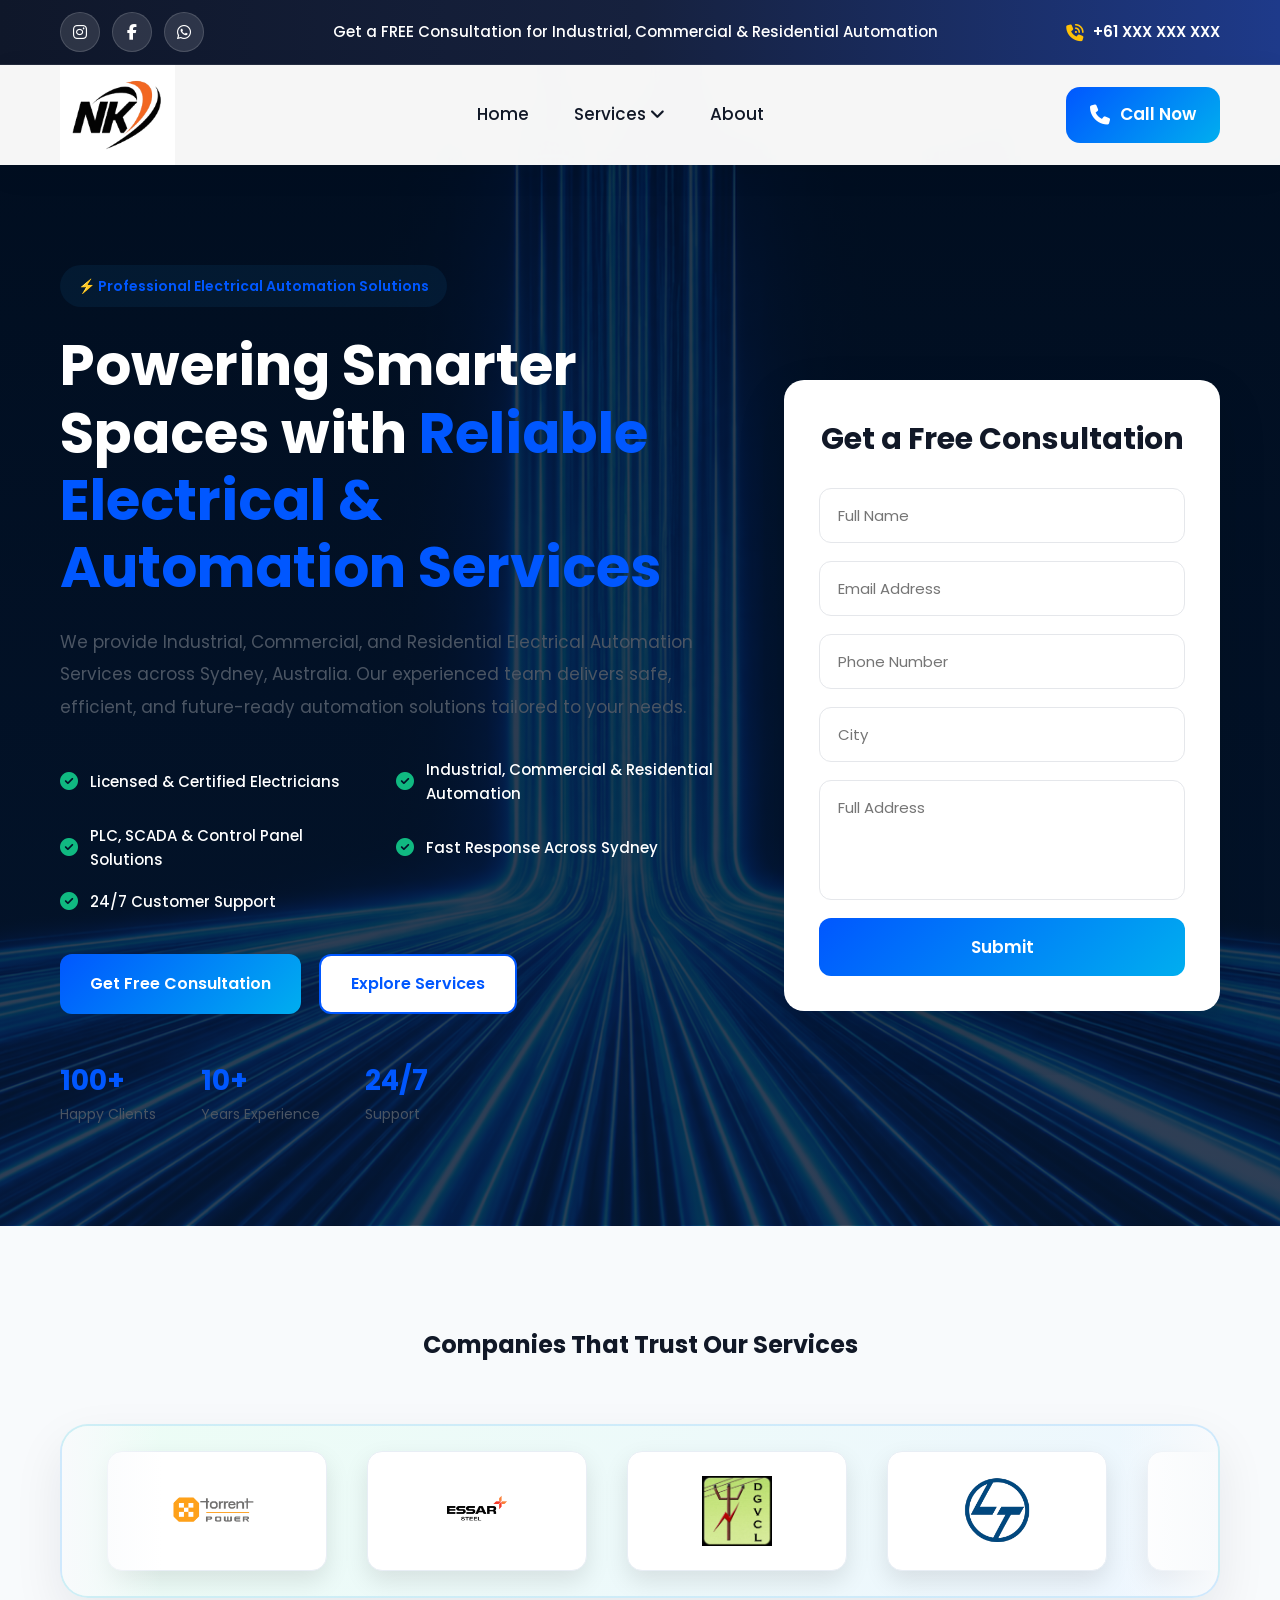
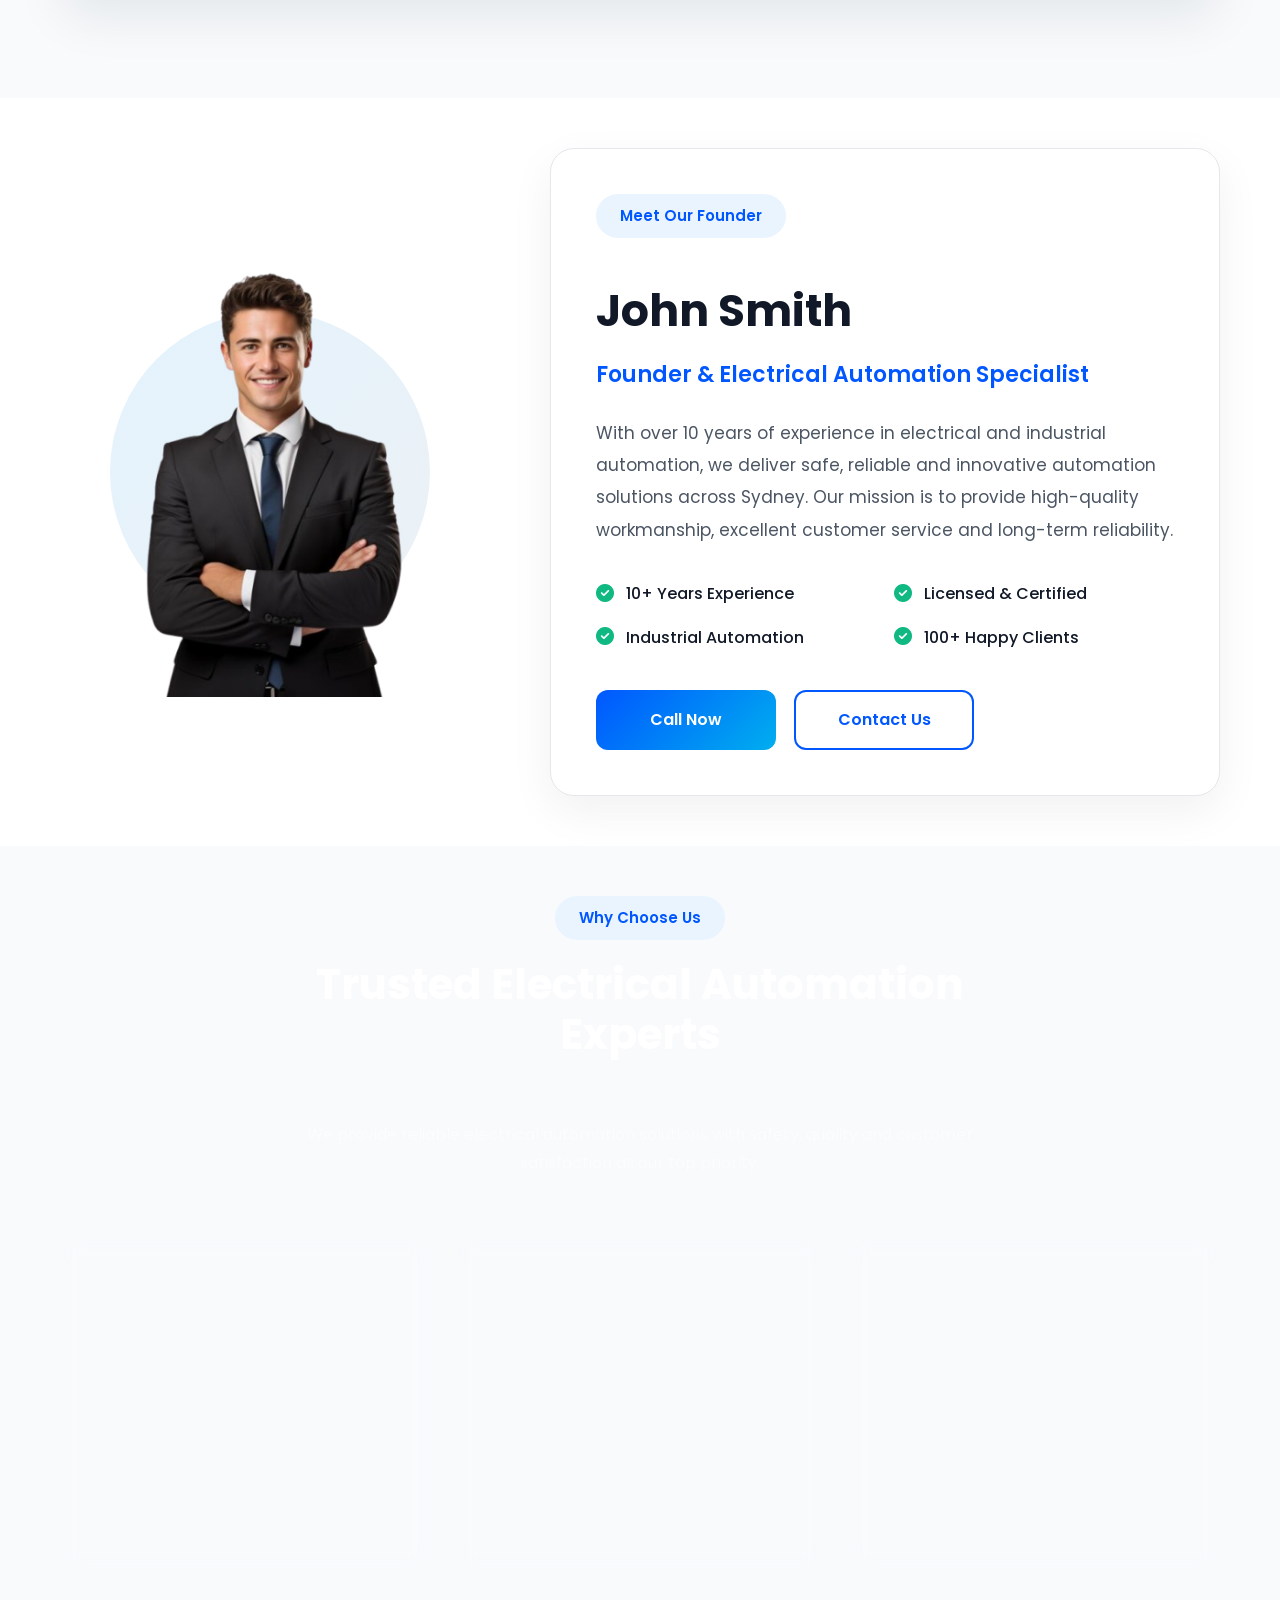
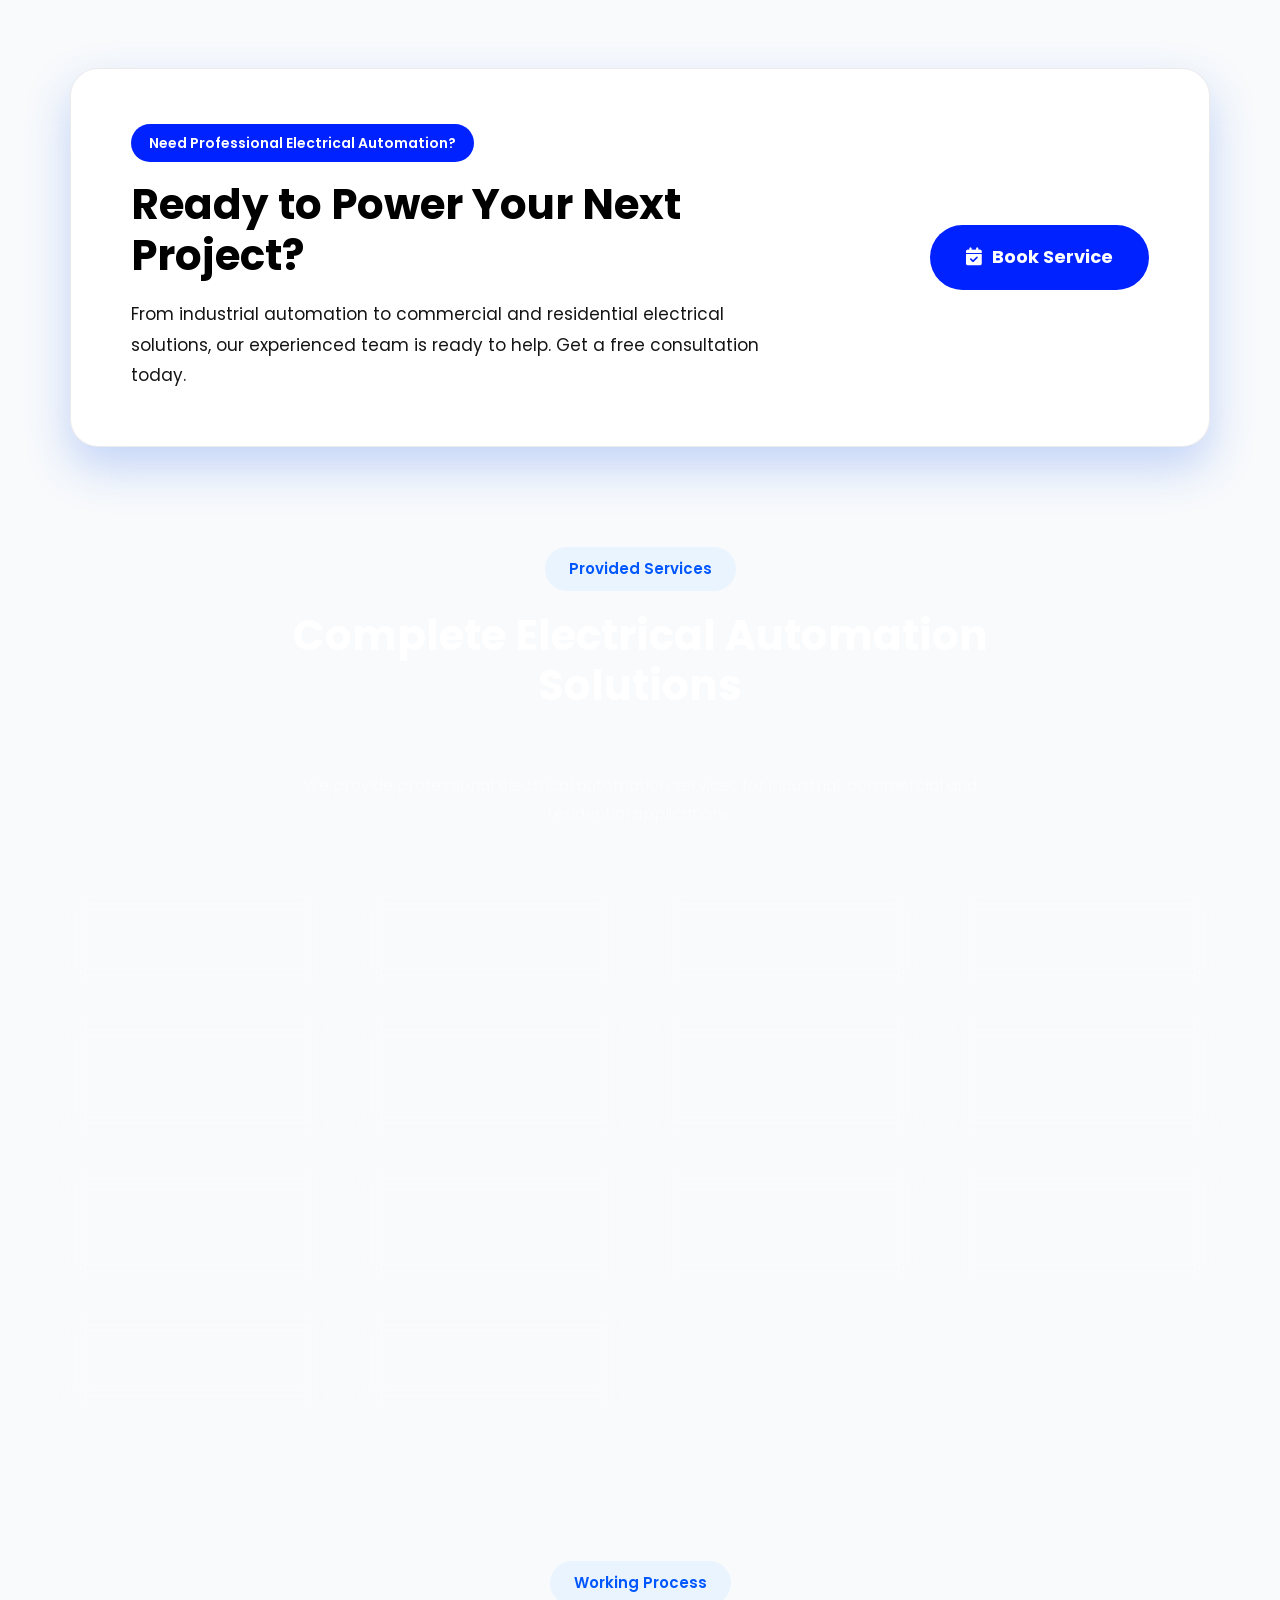
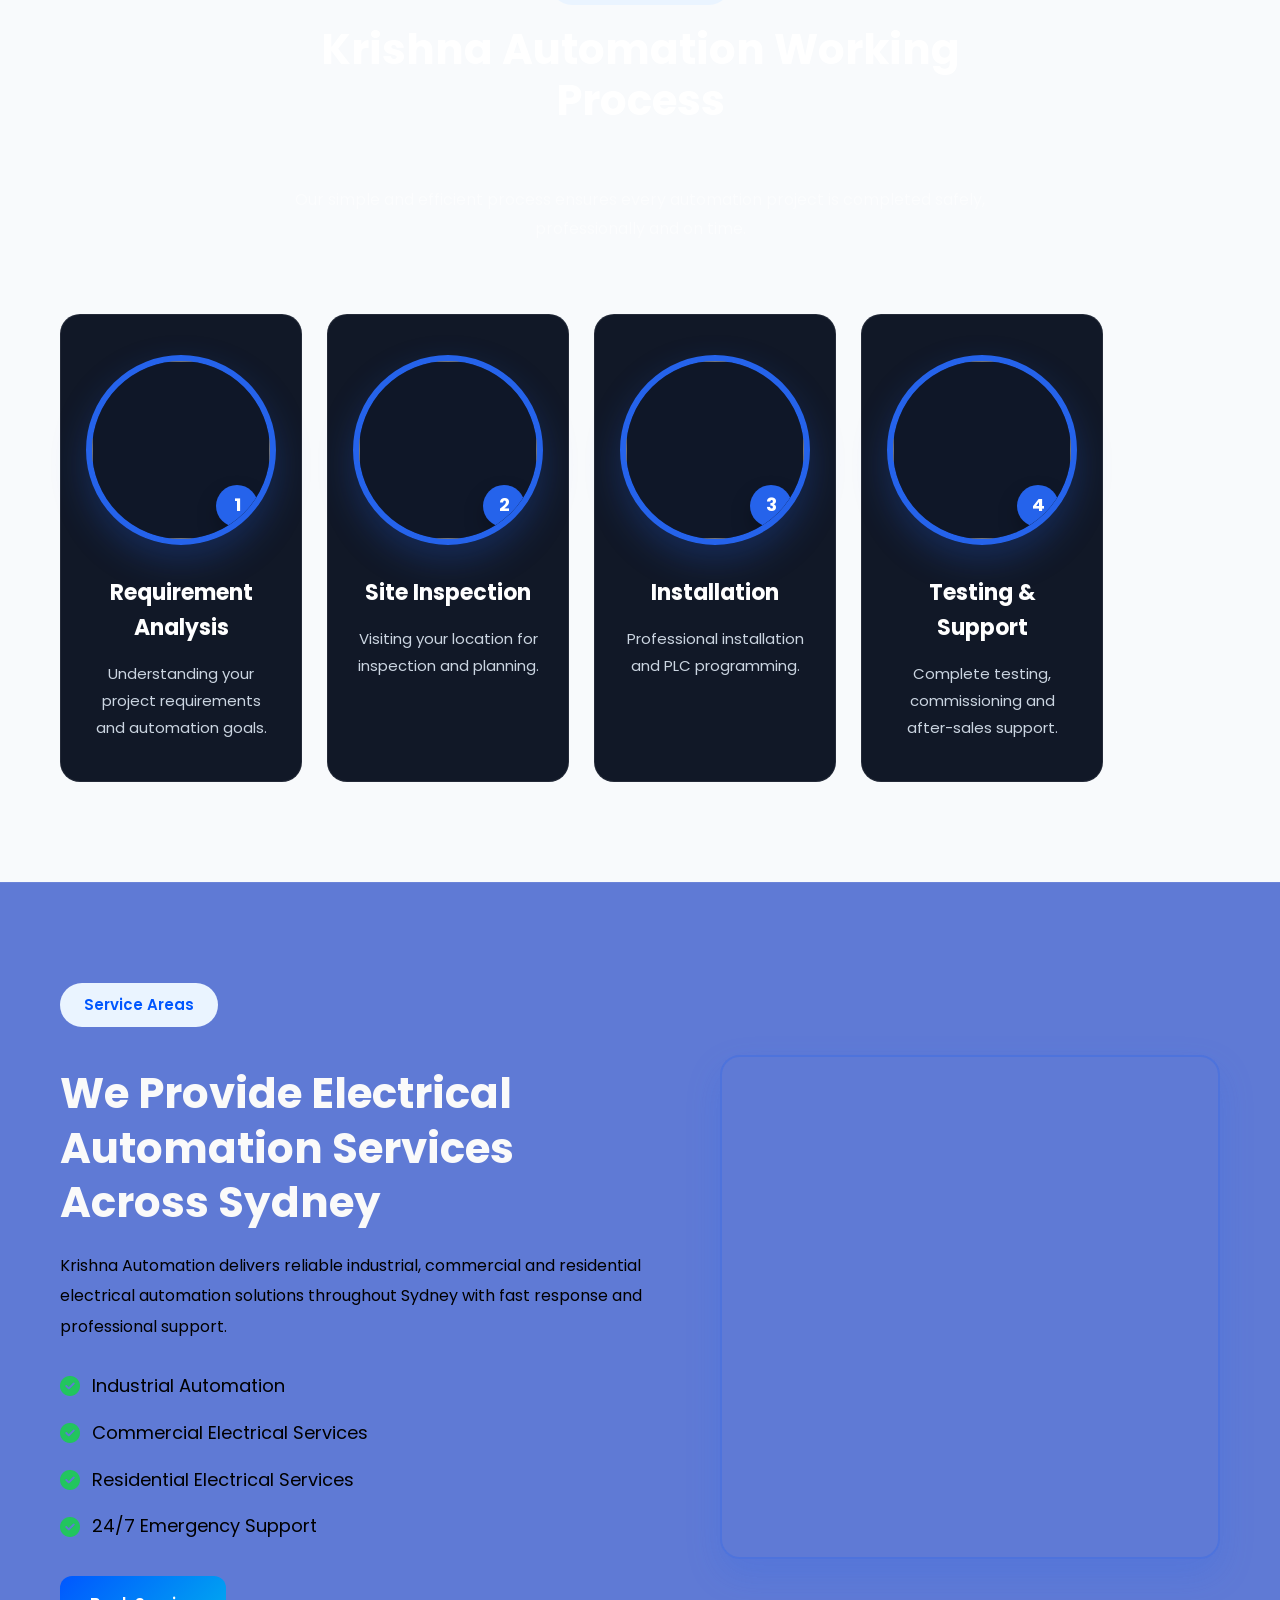
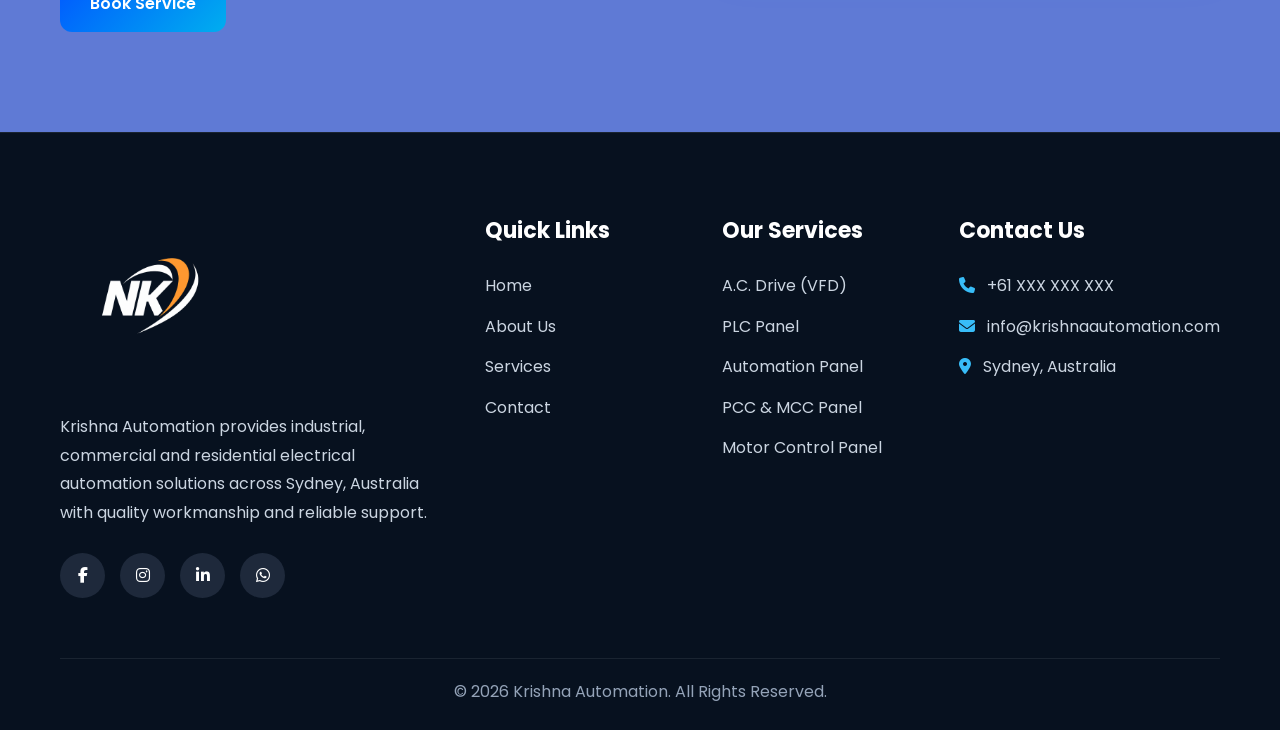
==== index.html @ dd101a48 "Site Setup" ====
<!DOCTYPE html>
<html lang="en">

<head>

    <meta charset="UTF-8">

    <meta http-equiv="X-UA-Compatible" content="IE=edge">

    <meta name="viewport" content="width=device-width, initial-scale=1.0">

    <meta name="description" content="Professional Electric Automation Services">

    <title>Electric Automation Service</title>

    <!-- Google Font -->

    <link rel="preconnect" href="https://fonts.googleapis.com">

    <link rel="preconnect" href="https://fonts.gstatic.com" crossorigin>

    <link href="https://fonts.googleapis.com/css2?family=Poppins:wght@300;400;500;600;700;800&display=swap"
        rel="stylesheet">

    <link rel="stylesheet" href="https://cdn.jsdelivr.net/npm/swiper@11/swiper-bundle.min.css">

    <!-- Font Awesome -->

    <link rel="stylesheet" href="https://cdnjs.cloudflare.com/ajax/libs/font-awesome/6.7.2/css/all.min.css">

    <!-- CSS -->

    <link rel="stylesheet" href="assets/css/style.css">
    <link rel="stylesheet" href="assets/css/responsive.css">
</head>

<body>
    <div class="site-bg"></div>

    <!-- ===================================================
     CTA BAR START
=================================================== -->

    <section class="cta-bar">

        <div class="container cta-bar__container">

            <!-- Social Links -->

            <div class="cta-bar__social">

                <a href="#" class="cta-bar__icon" aria-label="Instagram">
                    <i class="fa-brands fa-instagram"></i>
                </a>

                <a href="#" class="cta-bar__icon" aria-label="Facebook">
                    <i class="fa-brands fa-facebook-f"></i>
                </a>

                <a href="#" class="cta-bar__icon" aria-label="WhatsApp">
                    <i class="fa-brands fa-whatsapp"></i>
                </a>

            </div>

            <!-- CTA Message -->

            <div class="cta-bar__message">

                

                <span>
                    Get a FREE Consultation for Industrial, Commercial & Residential Automation
                </span>

            </div>

            <!-- Contact -->

            <a href="tel:+61000000000" class="cta-bar__phone">

                <i class="fa-solid fa-phone-volume"></i>

                <span>+61 XXX XXX XXX</span>

            </a>

        </div>

    </section>

    <!-- ===================================================
     CTA BAR END
=================================================== -->

    <!-- ==========================================
                HEADER START
=========================================== -->

    <header class="header">

        <div class="container">

            <nav class="navbar">

                <!-- Logo -->

                <a href="index.html" class="navbar__logo">

                    <img src="assets/images/logo/logo.png" alt="Company Logo">

                </a>

                <!-- Navigation -->

                <ul class="navbar__menu">

                    <li>
                        <a href="index.html" class="active">
                            Home
                        </a>
                    </li>

                    <li class="navbar__dropdown">

                        <a href="#">
                            Services
                            <i class="fa-solid fa-angle-down"></i>
                        </a>

                        <ul class="dropdown-menu">

                            <li>
                                <a href="industrial-service.html">
                                    Industrial Service
                                </a>
                            </li>

                            <li>
                                <a href="commercial-service.html">
                                    Commercial Service
                                </a>
                            </li>

                            <li>
                                <a href="residential-service.html">
                                    Residential Service
                                </a>
                            </li>

                        </ul>

                    </li>

                    <li>
                        <a href="about.html">
                            About
                        </a>
                    </li>

                </ul>

                <!-- Call Button -->

                <a href="tel:+61000000000" class="navbar__call">

                    <i class="fa-solid fa-phone"></i>

                    <span>Call Now</span>

                </a>

                <!-- Mobile Menu Button -->

                <button class="menu-toggle">

                    <i class="fa-solid fa-bars"></i>

                </button>

            </nav>

        </div>

    </header>

    <!-- ==========================================
                HEADER END
=========================================== -->

    <!-- ==========================================
                HERO SECTION START
=========================================== -->

    <section class="hero">

        <div class="container">

            <div class="hero__wrapper">

                <!-- Left Content -->

                <div class="hero__content">

                    <span class="hero__tag">
                        ⚡ Professional Electrical Automation Solutions
                    </span>

                    <h1 class="hero__title">
                        Powering Smarter Spaces with
                        <span>Reliable Electrical & Automation Services</span>
                    </h1>

                    <p class="hero__description">
                        We provide Industrial, Commercial, and Residential
                        Electrical Automation Services across Sydney, Australia.
                        Our experienced team delivers safe, efficient, and
                        future-ready automation solutions tailored to your needs.
                    </p>

                    <!-- Features -->

                    <div class="hero__features">

                        <div class="hero__feature">
                            <i class="fa-solid fa-circle-check"></i>
                            Licensed & Certified Electricians
                        </div>

                        <div class="hero__feature">
                            <i class="fa-solid fa-circle-check"></i>
                            Industrial, Commercial & Residential Automation
                        </div>

                        <div class="hero__feature">
                            <i class="fa-solid fa-circle-check"></i>
                            PLC, SCADA & Control Panel Solutions
                        </div>

                        <div class="hero__feature">
                            <i class="fa-solid fa-circle-check"></i>
                            Fast Response Across Sydney
                        </div>

                        <div class="hero__feature">
                            <i class="fa-solid fa-circle-check"></i>
                            24/7 Customer Support
                        </div>

                    </div>

                    <!-- Buttons -->

                    <div class="hero__buttons">

                        <a href="#consultation" class="btn btn--primary">
                            Get Free Consultation
                        </a>

                        <a href="#services" class="btn btn--secondary">
                            Explore Services
                        </a>

                    </div>

                    <!-- Trust -->

                    <div class="hero__trust">

                        <div>
                            <strong>100+</strong>
                            <span>Happy Clients</span>
                        </div>

                        <div>
                            <strong>10+</strong>
                            <span>Years Experience</span>
                        </div>

                        <div>
                            <strong>24/7</strong>
                            <span>Support</span>
                        </div>

                    </div>

                </div>


                <!-- Right Form -->

                <div class="hero__form" id="consultation">

                    <h2>Get a Free Consultation</h2>

                    <form>

                        <input type="text" placeholder="Full Name">

                        <input type="email" placeholder="Email Address">

                        <input type="tel" placeholder="Phone Number">

                        <input type="text" placeholder="City">

                        <textarea placeholder="Full Address"></textarea>

                        <button type="submit">
                            Submit
                        </button>

                    </form>

                </div>

            </div>

        </div>

    </section>

    <!-- ==========================================
                HERO SECTION END
=========================================== -->

<!-- ==========================================
            CLIENT SECTION START
========================================== -->

<!-- <section class="clients">

    <div class="container">

        <div class="section-title">

            <span>Trusted Partners</span>

            <h2>Companies That Trust Our Services</h2>

            <p>
                We proudly deliver professional electrical automation
                solutions for industrial, commercial and residential
                businesses across Sydney, Australia.
            </p>

        </div>

        <div class="clients-slider swiper">

            <div class="swiper-wrapper">

                
                <div class="swiper-slide">
                    <div class="client-card">
                        <img src="assets/images/clients/client-1.png">
                    </div>
                </div>

                
                <div class="swiper-slide">
                    <div class="client-card">
                        <img src="assets/images/clients/client-2.png">
                    </div>
                </div>

                
                <div class="swiper-slide">
                    <div class="client-card">
                        <img src="assets/images/clients/client-3.png">
                    </div>
                </div>

                
                <div class="swiper-slide">
                    <div class="client-card">
                        <img src="assets/images/clients/client-4.png">
                    </div>
                </div>

             
                <div class="swiper-slide">
                    <div class="client-card">
                        <img src="assets/images/clients/client-5.png">
                    </div>
                </div>

               
                <div class="swiper-slide">
                    <div class="client-card">
                        <img src="assets/images/clients/client-6.png">
                    </div>
                </div>

            </div>

        </div>

    </div>

</section>  -->

<section class="clients">

    <div class="container">

        <div class="section-heading">
            <h2>Companies That Trust Our Services</h2>
        </div>

        <div class="clients-slider">

            <div class="clients-track">

                <!-- Repeat logos twice for smooth loop -->

                <div class="client-card">
                    <img src="assets/images/clients/client-1.png">
                </div>

                <div class="client-card">
                    <img src="assets/images/clients/client-2.png">
                </div>

                <div class="client-card">
                    <img src="assets/images/clients/client-3.png">
                </div>

                <div class="client-card">
                    <img src="assets/images/clients/client-4.png">
                </div>

                <div class="client-card">
                    <img src="assets/images/clients/client-5.png">
                </div>

                <div class="client-card">
                    <img src="assets/images/clients/client-6.png">
                </div>

                <div class="client-card">
                    <img src="assets/images/clients/client-7.png">
                </div>

                <div class="client-card">
                    <img src="assets/images/clients/client-8.png">
                </div>

                <!-- DUPLICATE SAME LOGOS -->

                <div class="client-card">
                    <img src="assets/images/clients/client-1.png">
                </div>

                <div class="client-card">
                    <img src="assets/images/clients/client-2.png">
                </div>

                <div class="client-card">
                    <img src="assets/images/clients/client-3.png">
                </div>

                <div class="client-card">
                    <img src="assets/images/clients/client-4.png">
                </div>

                <div class="client-card">
                    <img src="assets/images/clients/client-5.png">
                </div>

                <div class="client-card">
                    <img src="assets/images/clients/client-6.png">
                </div>

                <div class="client-card">
                    <img src="assets/images/clients/client-7.png">
                </div>

                <div class="client-card">
                    <img src="assets/images/clients/client-8.png">
                </div>

            </div>

        </div>

    </div>

</section>

<!-- ==========================================
            OWNER SECTION START
========================================== -->

<section class="owner" id="owner">

    <div class="container">

        <div class="owner__wrapper">

            <!-- Image -->

            <div class="owner__image">

                <img src="assets/images/owner/owner.jpg"
                     alt="Founder">

            </div>

            <!-- Content -->

            <div class="owner__content">

                <span class="section-tag">
                    Meet Our Founder
                </span>

                <h2>
                    John Smith
                </h2>

                <h4>
                    Founder & Electrical Automation Specialist
                </h4>

                <p>
                    With over 10 years of experience in electrical and
                    industrial automation, we deliver safe, reliable and
                    innovative automation solutions across Sydney.
                    Our mission is to provide high-quality workmanship,
                    excellent customer service and long-term reliability.
                </p>

                <div class="owner__features">

                    <div class="owner__feature">
                        <i class="fa-solid fa-circle-check"></i>
                        10+ Years Experience
                    </div>

                    <div class="owner__feature">
                        <i class="fa-solid fa-circle-check"></i>
                        Licensed & Certified
                    </div>

                    <div class="owner__feature">
                        <i class="fa-solid fa-circle-check"></i>
                        Industrial Automation
                    </div>

                    <div class="owner__feature">
                        <i class="fa-solid fa-circle-check"></i>
                        100+ Happy Clients
                    </div>

                </div>

                <div class="owner__buttons">

                    <a href="tel:+61000000000" class="btn btn--primary">
                        Call Now
                    </a>

                    <a href="contact.html" class="btn btn--secondary">
                        Contact Us
                    </a>

                </div>

            </div>

        </div>

    </div>

</section>

<!-- ==========================================
            OWNER SECTION END
========================================== -->

<!--=========================================
            WHY CHOOSE US START
==========================================-->

<section class="why-us" id="why-us">

    <div class="container">

        <div class="section-heading">

            <span class="section-tag">
                Why Choose Us
            </span>

            <h2 class="section-title">
                Trusted Electrical Automation Experts
            </h2>

            <p class="section-text">
                We provide reliable electrical automation solutions with
                safety, quality and customer satisfaction as our top priority.
            </p>

        </div>

        <div class="why-us__grid">

            <!-- Card 1 -->

            <div class="why-card">

                <div class="why-card__icon">
                    <i class="fa-solid fa-bolt"></i>
                </div>

                <h3>10+ Years Experience</h3>

                <p>
                    Experienced professionals delivering high-quality
                    automation solutions for every project.
                </p>

            </div>

            <!-- Card 2 -->

            <div class="why-card">

                <div class="why-card__icon">
                    <i class="fa-solid fa-headset"></i>
                </div>

                <h3>24/7 Support</h3>

                <p>
                    Fast response and emergency support whenever
                    you need our electrical experts.
                </p>

            </div>

            <!-- Card 3 -->

            <div class="why-card">

                <div class="why-card__icon">
                    <i class="fa-solid fa-shield-halved"></i>
                </div>

                <h3>Certified Team</h3>

                <p>
                    Fully licensed electricians following Australian
                    safety standards and regulations.
                </p>

            </div>

        </div>

    </div>

</section>

<!--=========================================
            WHY CHOOSE US END
==========================================-->

<!--=========================================
            CTA SECTION START
==========================================-->

<section class="cta-section">

    <div class="container">

        <div class="cta-box">

            <div class="cta-content">

                <span class="cta-subtitle">
                    Need Professional Electrical Automation?
                </span>

                <h2>
                    Ready to Power Your Next Project?
                </h2>

                <p>
                    From industrial automation to commercial and residential electrical solutions,
                    our experienced team is ready to help. Get a free consultation today.
                </p>

            </div>

            <div class="cta-button">

                <a href="contact.html" class="btn btn--primary">
                    <i class="fa-solid fa-calendar-check"></i>
                    Book Service
                </a>

            </div>

        </div>

    </div>

</section>
<!--=========================================
            CTA SECTION END
==========================================-->

<!--=========================================
            SERVICES LIST START
==========================================-->

<section class="services-list" id="services">

    <div class="container">

        <div class="section-heading">

            <span class="section-tag">
                Provided Services
            </span>

            <h2 class="section-title">
                Complete Electrical Automation Solutions
            </h2>

            <p class="section-text">
                We provide professional electrical automation services for
                industrial, commercial and residential applications.
            </p>

        </div>

        <div class="services-grid">

            <div class="service-item"><i class="fa-solid fa-bolt"></i><span>A.C. Drive (VFD)</span></div>

            <div class="service-item"><i class="fa-solid fa-gear"></i><span>A.C. Servo Drive</span></div>

            <div class="service-item"><i class="fa-solid fa-plug-circle-bolt"></i><span>APFC Panel</span></div>

            <div class="service-item"><i class="fa-solid fa-microchip"></i><span>Automation Panel</span></div>

            <div class="service-item"><i class="fa-solid fa-sliders"></i><span>Drive Panel</span></div>

            <div class="service-item"><i class="fa-solid fa-memory"></i><span>Industrial Electronic Card</span></div>

            <div class="service-item"><i class="fa-solid fa-lightbulb"></i><span>Lighting Distribution Panel</span></div>

            <div class="service-item"><i class="fa-solid fa-screwdriver-wrench"></i><span>Motor Control Panel</span></div>

            <div class="service-item"><i class="fa-solid fa-industry"></i><span>PCC & MCC Panel</span></div>

            <div class="service-item"><i class="fa-solid fa-server"></i><span>PLC & Power SMPS</span></div>

            <div class="service-item"><i class="fa-solid fa-microchip"></i><span>PLC Panel</span></div>

            <div class="service-item"><i class="fa-solid fa-plug"></i><span>Power Distribution Panel</span></div>

            <div class="service-item"><i class="fa-solid fa-power-off"></i><span>Soft Starter</span></div>

            <div class="service-item"><i class="fa-solid fa-toggle-on"></i><span>Switch Gear</span></div>

        </div>

    </div>

</section>

<!--=========================================
            SERVICES LIST END
==========================================-->

<!--=========================================
        WORKING PROCESS START
==========================================-->

<section class="process" id="process">

    <div class="container">

        <div class="section-heading">

            <span class="section-tag">
                Working Process
            </span>

            <h2 class="section-title">
                Krishna Automation Working Process
            </h2>

            <p class="section-text">
                Our simple and efficient process ensures every automation
                project is completed safely, professionally and on time.
            </p>

        </div>

        <div class="process-grid">

            <div class="process-card">

                <div class="process-image">

                    <img src="assets/images/process/industrial.png" alt="">

                    <span>1</span>

                </div>

                <h3>Requirement Analysis</h3>

                <p>
                    Understanding your project requirements and automation goals.
                </p>

            </div>

            <div class="process-card">

                <div class="process-image">

                    <img src="assets/images/process/industrial.png" alt="">

                    <span>2</span>

                </div>

                <h3>Site Inspection</h3>

                <p>
                    Visiting your location for inspection and planning.
                </p>

            </div>

            <div class="process-card">

                <div class="process-image">

                    <img src="assets/images/process/industrial.png" alt="">

                    <span>3</span>

                </div>

                <h3>Installation</h3>

                <p>
                    Professional installation and PLC programming.
                </p>

            </div>

            <div class="process-card">

                <div class="process-image">

                    <img src="assets/images/process/industrial.png" alt="">

                    <span>4</span>

                </div>

                <h3>Testing & Support</h3>

                <p>
                    Complete testing, commissioning and after-sales support.
                </p>

            </div>

        </div>

    </div>

</section>

<!--=========================================
        WORKING PROCESS END
==========================================-->



<!--=========================================
            SERVICE AREA START
==========================================-->

<section class="service-area" id="service-area">

    <div class="container">

        <div class="service-area__wrapper">

            <!-- Left Side -->

            <div class="service-area__content">

                <span class="section-tag">
                    Service Areas
                </span>

                <h2>
                    We Provide Electrical Automation Services Across Sydney
                </h2>

                <p>
                    Krishna Automation delivers reliable industrial,
                    commercial and residential electrical automation
                    solutions throughout Sydney with fast response and
                    professional support.
                </p>

                <ul class="service-list">

                    <li><i class="fa-solid fa-circle-check"></i> Industrial Automation</li>

                    <li><i class="fa-solid fa-circle-check"></i> Commercial Electrical Services</li>

                    <li><i class="fa-solid fa-circle-check"></i> Residential Electrical Services</li>

                    <li><i class="fa-solid fa-circle-check"></i> 24/7 Emergency Support</li>

                </ul>

                <a href="contact.html" class="btn btn--primary">
                    Book Service
                </a>

            </div>

            <!-- Right Side -->

            <div class="service-area__map">

                <iframe
                    src="https://www.google.com/maps?q=Sydney,Australia&output=embed"
                    loading="lazy"
                    allowfullscreen>
                </iframe>

            </div>

        </div>

    </div>

</section>



<!--=========================================
            SERVICE AREA END
==========================================-->


    <!-- JavaScript -->

    <script src="assets/js/script.js"></script>

    <script src="assets/js/navbar.js"></script>

    <script src="assets/js/dropdown.js"></script>

    <script src="assets/js/form-validation.js"></script>

    <script src="assets/js/smooth-scroll.js"></script>

    <script src="assets/js/animations.js"></script>
    <script src="https://cdn.jsdelivr.net/npm/swiper@11/swiper-bundle.min.js"></script>
    <script src="assets/js/clients.js"></script>


</body>
<!--=========================================
                FOOTER START
==========================================-->

<footer class="footer">

    <div class="container">

        <div class="footer-grid">

            <!-- Company -->

            <div class="footer-column">

                <img src="assets/images/logo/logo2.png"
                     alt="Krishna Automation"
                     class="footer-logo">

                <p>
                    Krishna Automation provides industrial, commercial and
                    residential electrical automation solutions across Sydney,
                    Australia with quality workmanship and reliable support.
                </p>

                <div class="footer-social">

                    <a href="#"><i class="fab fa-facebook-f"></i></a>

                    <a href="#"><i class="fab fa-instagram"></i></a>

                    <a href="#"><i class="fab fa-linkedin-in"></i></a>

                    <a href="#"><i class="fab fa-whatsapp"></i></a>

                </div>

            </div>

            <!-- Quick Links -->

            <div class="footer-column">

                <h3>Quick Links</h3>

                <ul>

                    <li><a href="index.html">Home</a></li>

                    <li><a href="about.html">About Us</a></li>

                    <li><a href="#services">Services</a></li>

                    <li><a href="contact.html">Contact</a></li>

                </ul>

            </div>

            <!-- Services -->

            <div class="footer-column">

                <h3>Our Services</h3>

                <ul>

                    <li>A.C. Drive (VFD)</li>

                    <li>PLC Panel</li>

                    <li>Automation Panel</li>

                    <li>PCC & MCC Panel</li>

                    <li>Motor Control Panel</li>

                </ul>

            </div>

            <!-- Contact -->

            <div class="footer-column">

                <h3>Contact Us</h3>

                <ul class="footer-contact">

                    <li>
                        <i class="fas fa-phone"></i>
                        +61 XXX XXX XXX
                    </li>

                    <li>
                        <i class="fas fa-envelope"></i>
                        info@krishnaautomation.com
                    </li>

                    <li>
                        <i class="fas fa-location-dot"></i>
                        Sydney, Australia
                    </li>

                </ul>

            </div>

        </div>

        <div class="footer-bottom">

            <p>
                © 2026 Krishna Automation. All Rights Reserved.
            </p>

        </div>

    </div>

</footer>

<!--=========================================
                FOOTER END
==========================================-->
</html>
---- assets/css/style.css ----
/*==========================================
            GOOGLE FONT
==========================================*/

/* Poppins is loaded from index.html */

/*==========================================
              CSS VARIABLES
==========================================*/

:root{

    /* Colors */

    --primary-color:#0057FF;

    --secondary-color:#00AEEF;

    --accent-color:#FFC107;

    --white:#FFFFFF;

    --black:#111827;

    --white:#FFFFFF;

    --text-color:#0067f8;

    --border-color:#E5E7EB;

    --background-color:#F8FAFC;

    --success-color:#16A34A;

    --danger-color:#DC2626;

    /* Typography */

    --font-family:'Poppins',sans-serif;

    /* Radius */

    --radius-sm:8px;

    --radius-md:12px;

    --radius-lg:18px;

    --radius-xl:30px;

    /* Shadow */

    --shadow-sm:0 4px 10px rgba(0,0,0,.05);

    --shadow-md:0 10px 30px rgba(0,0,0,.08);

    --shadow-lg:0 20px 50px rgba(0,0,0,.12);

    /* Transition */

    --transition:.35s ease;

}

/*==========================================
                RESET
==========================================*/

*,
*::before,
*::after{

    margin:0;

    padding:0;

    box-sizing:border-box;

}

/*==========================================
             HTML & BODY
==========================================*/

html{

    scroll-behavior:smooth;

}

body{

    font-family:var(--font-family);

    background:var(--background-color);

    color:var(--black);

    overflow-x:hidden;

    line-height:1.6;

}

/*==========================================
           GLOBAL ELEMENTS
==========================================*/

img{

    max-width:100%;

    display:block;

}

a{

    text-decoration:none;

    color:inherit;

}

ul{

    list-style:none;

}

button{

    border:none;

    cursor:pointer;

    font-family:inherit;

}

input,
textarea,
select{

    font-family:inherit;

    outline:none;

}

/*==========================================
            REUSABLE CONTAINER
==========================================*/

.container{

    width:100%;

    max-width:1200px;

    margin:auto;

    padding-inline:20px;

}

/*==========================================
            SECTION SPACING
==========================================*/

/*==========================================
            SECTION HEADING
==========================================*/

.section-heading{

    display:flex;

    flex-direction:column;

    align-items:center;

    justify-content:center;

    text-align:center;

    max-width:850px;

    margin:0 auto 60px;

}

.section-tag{

    display:inline-flex;

    align-items:center;

    justify-content:center;

    padding:10px 24px;

    background:#EAF4FF;

    color:var(--primary-color);

    border-radius:50px;

    font-size:15px;

    font-weight:600;

    margin-bottom:20px;

}

.section-title{

    font-size:48px;

    font-weight:700;

    color:var(--heading-color);

    margin-bottom:20px;

    line-height:1.2;

}

.section-text{

    max-width:700px;

    font-size:17px;

    line-height:1.8;

    color:var(--text-color);

}

section{
    background:transparent;
}

/*==========================================
             COMMON TITLES
==========================================*/

.section-title{

    font-size:42px;

    font-weight:700;

    margin-bottom:20px;

}

.section-text{

    font-size:16px;

    color: #ffffff81; 

}

/*==========================================
              CSS VARIABLES
==========================================*/

:root{

    /* Main Colors */

    --primary-color:#0057FF;
    --secondary-color:#00AEEF;
    --accent-color:#FFC107;

    --white:#FFFFFF;
    --black:#111827;
    --text-color:#4B5563;
    --border-color:#E5E7EB;
    --background-color:#F8FAFC;

    /* CTA Colors */

    --cta-bg:linear-gradient(
        90deg,
        #0F172A 0%,
        #16213E 50%,
        #1E3A8A 100%
    );

    --cta-text:#FFFFFF;

    --cta-hover:#2563EB;

    /* Typography */

    --font-family:'Poppins',sans-serif;

    /* Border Radius */

    --radius-sm:8px;
    --radius-md:12px;
    --radius-lg:18px;
    --radius-xl:30px;

    /* Shadow */

    --shadow-sm:0 4px 10px rgba(0,0,0,.05);
    --shadow-md:0 10px 30px rgba(0,0,0,.08);
    --shadow-lg:0 20px 50px rgba(0,0,0,.12);

    /* Transition */

    --transition:all .35s ease;

}

.cta-bar{

    background:linear-gradient(
        135deg,
        #0F172A,
        #1E3A8A,
        #2563EB
    );

    backdrop-filter:blur(20px);

    -webkit-backdrop-filter:blur(20px);

    color:#fff;

    border-bottom:1px solid rgba(255,255,255,.08);

    box-shadow:0 5px 25px rgba(0,0,0,.25);

}

.cta-bar{

    background:linear-gradient(
        90deg,
        #0F172A 0%,
        #0A2540 35%,
        #0057FF 100%
    );

    color:#fff;

    border-bottom:2px solid #00AEEF;

    box-shadow:0 10px 25px rgba(0,87,255,.25);

}



/*==================================================
                    CTA BAR
==================================================*/

.cta-bar{
    width: 100%;
    background: var(--cta-bg);
    color: var(--cta-text);
    padding: 12px 0;
    border-bottom: 1px solid rgba(255,255,255,0.08);
    box-shadow: 0 4px 20px rgba(0,0,0,0.15);
    overflow: hidden;
    z-index: 999;
}

.cta-bar__container{
    display: flex;
    align-items: center;
    justify-content: space-between;
    gap: 25px;
}

/*==================================
        SOCIAL ICONS
==================================*/

.cta-bar__social{
    display: flex;
    align-items: center;
    gap: 12px;
}

.cta-bar__icon{
    width: 40px;
    height: 40px;
    border-radius: 50%;
    background: rgba(255,255,255,0.12);
    border: 1px solid rgba(255,255,255,0.15);

    display: flex;
    align-items: center;
    justify-content: center;

    color: var(--white);
    font-size: 16px;

    transition: var(--transition);
}

.cta-bar__icon:hover{
    background: var(--white);
    color: var(--primary-color);
    transform: translateY(-4px) scale(1.08);
    box-shadow: 0 10px 20px rgba(0,0,0,.20);
}

/*==================================
          CTA MESSAGE
==================================*/

.cta-bar__message{
    flex: 1;

    display: flex;
    align-items: center;
    justify-content: center;

    gap: 10px;

    text-align: center;

    font-size: 15px;
    font-weight: 500;
    line-height: 1.6;
}

.cta-bar__message i{
    color: var(--accent-color);
    font-size: 18px;
}

/*==================================
          PHONE
==================================*/

.cta-bar__phone{
    display: flex;
    align-items: center;
    gap: 10px;

    color: var(--white);
    font-size: 15px;
    font-weight: 600;

    transition: var(--transition);
}

.cta-bar__phone i{
    font-size: 17px;
    color: var(--accent-color);
}

.cta-bar__phone:hover{
    color: var(--accent-color);
}

/*==================================
      SMALL DESKTOP
==================================*/

@media (max-width:992px){

    .cta-bar__container{
        gap: 18px;
    }

    .cta-bar__message{
        font-size: 14px;
    }

}

/*==================================
          TABLET
==================================*/

@media (max-width:768px){

    .cta-bar{
        padding: 16px 0;
    }

    .cta-bar__container{
        flex-direction: column;
        gap: 15px;
        text-align: center;
    }

    .cta-bar__message{
        order: 2;
    }

    .cta-bar__phone{
        order: 3;
        justify-content: center;
    }

}

/*==================================
        LARGE MOBILE
==================================*/

@media (max-width:576px){

    .cta-bar{
        padding: 14px 0;
    }

    .cta-bar__social{
        gap: 10px;
    }

    .cta-bar__icon{
        width: 36px;
        height: 36px;
        font-size: 15px;
    }

    .cta-bar__message{
        font-size: 14px;
        line-height: 1.7;
    }

    .cta-bar__phone{
        font-size: 14px;
    }

}

/*==================================
        SMALL MOBILE
==================================*/

@media (max-width:375px){

    .cta-bar{
        padding: 12px 0;
    }

    .cta-bar__icon{
        width: 34px;
        height: 34px;
        font-size: 14px;
    }

    .cta-bar__message{
        font-size: 13px;
    }

    .cta-bar__phone{
        font-size: 13px;
    }

}

/*==================================
      EXTRA SMALL MOBILE
==================================*/

@media (max-width:320px){

    .cta-bar__message{
        font-size: 12px;
    }

    .cta-bar__icon{
        width: 32px;
        height: 32px;
    }

}

/*==============================
Top CTA
==============================*/

.top-cta{

    background:#0057ff;
    color:#fff;

    padding:12px 0;

}

.cta-container{

    display:flex;
    justify-content:space-between;
    align-items:center;

}

.cta-text{

    font-size:15px;
    font-weight:500;

}

.cta-buttons{

    display:flex;
    gap:15px;

}

.cta-call{

    background:#ffffff;
    color:#0057ff;

    padding:10px 22px;

    border-radius:8px;

    font-weight:600;

    transition:.3s;

}

.cta-call:hover{

    background:#f3f3f3;

}

.cta-quote{

    background:#ffc107;

    color:#222;

    padding:10px 22px;

    border-radius:8px;

    font-weight:600;

    transition:.3s;

}

.cta-quote:hover{

    background:#ffb300;

}

/*==================================================
                CTA SECTION START
==================================================*/

.cta-section{

    padding: 50px;

}

.cta-box{

    display:flex;

    justify-content:space-between;

    align-items:center;

    gap:40px;

    padding:55px 60px;

    border-radius:28px;

    background:linear-gradient(
        135deg,
        #2563EB,
        #0EA5E9
    );

    color:#ffffff;

    overflow:hidden;

    position:relative;

    box-shadow:0 20px 45px rgba(37,99,235,.25);

}

.cta-box::before{

    content:"";

    position:absolute;

    width:320px;
    height:320px;

    top:-140px;
    right:-120px;

    border-radius:50%;

    background:rgba(255,255,255,.08);

}

.cta-content{

    position:relative;
    z-index:2;

    max-width:650px;

}

.cta-subtitle{

    display:inline-block;

    background:#0022ff;

    padding:8px 18px;

    border-radius:50px;

    font-size:14px;

    margin-bottom:18px;

    font-weight:600;

}

.cta-content h2{

    font-size:42px;

    line-height:1.2;

    margin-bottom:18px;

    color:#000000;

}

.cta-content p{

    font-size:17px;

    line-height:1.8;

    color:rgba(0, 0, 0, 0.92);

}

.cta-button{

    position:relative;
    z-index:2;

}

.cta-button .btn{

    display:inline-flex;

    align-items:center;

    gap:10px;

    padding:18px 36px;

    background:#0022ff;

    color:#ffffff;

    border-radius:50px;

    font-size:18px;

    font-weight:700;

    text-decoration:none;

    transition:.35s ease;

}

.cta-button .btn:hover{

    transform:translateY(-5px);

    box-shadow:0 15px 35px rgba(0,0,0,.20);

}

/*==================================================
                CTA SECTION END
==================================================*/



/*==================================================
                HEADER START
==================================================*/

.header{
    position: sticky;
    top: 0;
    left: 0;
    width: 100%;
    background: rgba(255,255,255,.96);
    backdrop-filter: blur(12px);
    -webkit-backdrop-filter: blur(12px);
    box-shadow: 0 8px 30px rgba(0,0,0,.06);
    z-index: 999;
}

/*==================================================
                NAVBAR
==================================================*/

.navbar{
    display:flex;
    align-items:center;
    justify-content:space-between;
    min-height:90px;
    gap:30px;
}


/*==================================================
                LOGO
==================================================*/

.navbar__logo{
    width: 200pxpx;
    height:100px;

    background:#ffffff;

    display:flex;
    align-items:center;
    justify-content:center;

    overflow:hidden;

    transition:var(--transition);
}

.navbar__logo:hover{

    transform:translateY(-2px);

    box-shadow:var(--shadow-md);

}

.navbar__logo img{

    width:100%;
    height:100%;
    object-fit:contain;
    padding:10px;

}

/*==================================================
                MENU
==================================================*/

.navbar__menu{

    display:flex;
    align-items:center;
    gap:45px;

}

.navbar__menu li{

    position:relative;

}

.navbar__menu a{

    position:relative;

    color:var(--heading-color);

    font-size:17px;

    font-weight:500;

    transition:var(--transition);

}

/* Underline Animation */

.navbar__menu a::after{

    content:"";

    position:absolute;

    left:0;
    bottom:-6px;

    width:0;

    height:2px;

    background:var(--primary-color);

    transition:var(--transition);

}

.navbar__menu a:hover{

    color:var(--primary-color);

}

.navbar__menu a:hover::after{

    width:100%;

}

/*==================================================
            DROPDOWN
==================================================*/

.navbar__dropdown{

    position:relative;

}

.dropdown-menu{

    position:absolute;

    top:55px;

    left:0;

    width:250px;

    background:#ffffff;

    border-radius:15px;

    box-shadow:0 15px 40px rgba(0,0,0,.08);

    overflow:hidden;

    opacity:0;

    visibility:hidden;

    transform:translateY(15px);

    transition:.35s ease;

}

.navbar__dropdown:hover .dropdown-menu{

    opacity:1;

    visibility:visible;

    transform:translateY(0);

}

.dropdown-menu li{

    border-bottom:1px solid #f1f5f9;

}

.dropdown-menu li:last-child{

    border:none;

}

.dropdown-menu a{

    display:block;

    padding:15px 20px;

    color:var(--text-color);

    font-size:15px;

    transition:.3s;

}

.dropdown-menu a:hover{

    background:#EFF6FF;

    color:var(--primary-color);

    padding-left:28px;

}

/*==================================================
            CALL BUTTON
==================================================*/

.navbar__call{

    display:flex;
    align-items:center;
    gap:10px;

    padding:14px 24px;

    border-radius:14px;

    background:linear-gradient(
    135deg,
    var(--primary-color),
    var(--secondary-color)
    );

    color:#ffffff;

    font-size:17px;

    font-weight:600;

    transition:var(--transition);

}

.navbar__call i{

    font-size:20px;

}

.navbar__call:hover{

    transform:translateY(-3px);

    box-shadow:0 12px 30px rgba(29,155,240,.35);

}

/*==================================================
            MOBILE MENU BUTTON
==================================================*/

.menu-toggle{

    display:none;

    background:none;

    border:none;

    font-size:28px;

    color:var(--heading-color);

    cursor:pointer;

}

/*==================================================
                HEADER END
==================================================*/


/*==================================================
                    HERO SECTION START
==================================================*/

.hero{
    position: relative;
    padding: 90px 0;
    background: linear-gradient(
        135deg,
        #F8FAFC 0%,
        #EEF6FF 50%,
        #FFFFFF 100%
    );
    overflow: hidden;
}

.hero__wrapper{
    display: grid;
    grid-template-columns: 1.2fr .8fr;
    align-items: center;
    gap: 70px;
}

/*==========================================
            LEFT CONTENT
==========================================*/

.hero__tag{
    display: inline-flex;
    align-items: center;
    gap: 8px;

    padding: 10px 18px;

    border-radius: 50px;

    background: rgba(29,155,240,.08);

    color: var(--primary-color);

    font-size: 14px;

    font-weight: 600;

    margin-bottom: 25px;
}

.hero__title{

    font-size: 56px;

    line-height: 1.2;

    color: var(--white);

    margin-bottom: 25px;

    font-weight: 700;

}

.hero__title span{

    color: var(--primary-color);

}

.hero__description{

    font-size: 17px;

    line-height: 1.9;

    color: var(--text-color);

    margin-bottom: 35px;

    max-width: 650px;

}

/*==========================================
            FEATURES
==========================================*/

.hero__features{

    display: grid;

    grid-template-columns: repeat(2,1fr);

    gap: 18px;

    margin-bottom: 40px;

}

.hero__feature{

    display: flex;

    align-items: center;

    gap: 12px;

    font-size: 15px;

    color: var(--white);

    font-weight: 500;

}

.hero__feature i{

    color: #10B981;

    font-size: 18px;

}

/*==========================================
            BUTTONS
==========================================*/

.hero__buttons{

    display: flex;

    gap: 18px;

    margin-bottom: 45px;

}

.btn{

    display: inline-flex;

    align-items: center;

    justify-content: center;

    padding: 15px 30px;

    border-radius: 12px;

    font-size: 16px;

    font-weight: 600;

    transition: var(--transition);

}

.btn--primary{

    color: #fff;

    background: linear-gradient(
        135deg,
        var(--primary-color),
        var(--secondary-color)
    );

}

.btn--primary:hover{

    transform: translateY(-4px);

    box-shadow: 0 15px 35px rgba(29,155,240,.30);

}

.btn--secondary{

    background: #fff;

    border: 2px solid var(--primary-color);

    color: var(--primary-color);

}

.btn--secondary:hover{

    background: var(--primary-color);

    color: #fff;

}

/*==========================================
            TRUST
==========================================*/

.hero__trust{

    display: flex;

    gap: 45px;

}

.hero__trust div{

    display: flex;

    flex-direction: column;

}

.hero__trust strong{

    font-size: 28px;

    color: var(--primary-color);

}

.hero__trust span{

    color: var(--text-color);

    font-size: 14px;

}

/*==========================================
            FORM
==========================================*/

.hero__form{

    background: #fff;

    border-radius: 20px;

    padding: 35px;

    box-shadow: var(--shadow-lg);

}

.hero__form h2{

    text-align: center;

    margin-bottom: 25px;

    font-size: 30px;

    color: var(--heading-color);

}

.hero__form form{

    display: flex;

    flex-direction: column;

    gap: 18px;

}

.hero__form input,
.hero__form textarea{

    width: 100%;

    padding: 15px 18px;

    border: 1px solid var(--border-color);

    border-radius: 12px;

    font-size: 15px;

    transition: var(--transition);

    resize: none;

}

.hero__form textarea{

    height: 120px;

}

.hero__form input:focus,
.hero__form textarea:focus{

    border-color: var(--primary-color);

    box-shadow: 0 0 0 4px rgba(29,155,240,.10);

}

.hero__form button{

    border: none;

    padding: 16px;

    border-radius: 12px;

    background: linear-gradient(
        135deg,
        var(--primary-color),
        var(--secondary-color)
    );

    color: #fff;

    font-size: 17px;

    font-weight: 600;

    cursor: pointer;

    transition: var(--transition);

}

.hero__form button:hover{

    transform: translateY(-3px);

    box-shadow: 0 15px 30px rgba(29,155,240,.30);

}

 .hero{
    position: relative;
    min-height: 90vh;
    display: flex;
    align-items: center;
    padding: 100px 0;

    background:
        linear-gradient(
            rgba(1, 17, 39, 0.831),
            rgba(4, 24, 52, 0.833)
        ),
        url("../images/hero/hero-bg.png");

    background-size: cover;
    background-position: center;
    background-repeat: no-repeat;
}

/*==================================================
                    HERO SECTION START
==================================================*/


/*==================================================
                CLIENT SECTION START
==================================================*/

.clients{
    padding:50px 0;
    background:#F8FAFC;
    position:relative;
    overflow:hidden;
}

/*==========================================
            SECTION TITLE
==========================================*/

.section-title{
    text-align:center;
    max-width:800px;
    margin:0 auto 60px;
    color: var(--white);
}

.section-title span{

    display:inline-block;

    padding:10px 22px;

    background:#E8F2FF;

    color:var(--primary-color);

    border-radius:50px;

    font-size:15px;

    font-weight:600;

    margin-bottom:18px;

}

.section-title h2{

    font-size:46px;

    color:var(--black);

    margin-bottom:20px;

    font-weight:700;

}

.section-title p{

    font-size:17px;

    line-height:1.8;

    color:var(--black);

}

/*==========================================
            SLIDER CONTAINER
==========================================*/

.clients-slider{

    position:relative;

    padding:25px;

    border-radius:28px;

    background:linear-gradient(
        135deg,
        #ECFDF5,
        #EEF6FF
    );

    border:2px solid rgba(29,155,240,.15);

    box-shadow:0 20px 50px rgba(15,23,42,.08);

}

/* Gradient Fade */

.clients-slider::before,
.clients-slider::after{

    content:"";

    position:absolute;

    top:0;

    width:100px;

    height:100%;

    z-index:5;

    pointer-events:none;

}

.clients-slider::before{

    left:0;

    background:linear-gradient(
        to right,
        #F8FAFC,
        transparent
    );

}

.clients-slider::after{

    right:0;

    background:linear-gradient(
        to left,
        #F8FAFC,
        transparent
    );

}

/*==========================================
            SLIDES
==========================================*/

.swiper-slide{

    display:flex;

    justify-content:center;

    align-items:center;

}

/*==========================================
            CLIENT CARD
==========================================*/

.client-card{

    width:200px;
    height:120px;

    background:#FFFFFF;

    border-radius:18px;

    display:flex;
    justify-content:center;
    align-items:center;

    padding:20px;

    border:1px solid #E8EEF5;

    box-shadow:
        0 8px 25px rgba(0,0,0,.05),
        0 2px 8px rgba(0,0,0,.03);

    transition:all .35s ease;

}

.client-card:hover{

    transform:translateY(-6px);

    border-color:var(--primary-color);

    box-shadow:
        0 18px 40px rgba(15,76,129,.15);

}

/*==========================================
            LOGOS
==========================================*/

.client-card img{

    width:140px;

    max-width:85%;

    max-height:70px;

    object-fit:contain;

    transition:all .35s ease;

}

.client-card:hover img{

    transform:scale(1.08);

}
/*==========================================
            SWIPER
==========================================*/

.swiper{

    overflow:hidden;

}

.swiper-wrapper{

    align-items:center;

}


/*==================================================
                CLIENT SECTION END
==================================================*/

/*==================================================
                OWNER SECTION START
==================================================*/

.owner{
    padding:50px 0;
    background:#ffffff;
}

.owner__wrapper{
    display:grid;
    grid-template-columns:420px 1fr;
    align-items:center;
    gap:70px;
}

/*==========================================
                IMAGE
==========================================*/

.owner__image{
    position:relative;
    display:flex;
    justify-content:center;
    align-items:center;
}

.owner__image::before{

    content:"";

    position:absolute;

    width:320px;
    height:320px;

    background:linear-gradient(
        135deg,
        rgba(29,155,240,.12),
        rgba(15,76,129,.08)
    );

    border-radius:50%;

    z-index:0;

}

.owner__image img{

    width:100%;
    max-width:360px;

    border-radius:25px;

    position:relative;

    z-index:2;

    object-fit:cover;


    transition:.35s ease;

}

.owner__image:hover img{

    transform:translateY(-8px);

}

/*==========================================
                CONTENT
==========================================*/

.owner__content h2{

    font-size:44px;

    color:var(--heading-color);

    margin:18px 0 10px;

}

.owner__content h4{

    color:var(--primary-color);

    font-size:22px;

    font-weight:600;

    margin-bottom:25px;

}

.owner__content p{

    color:var(--text-color);

    line-height:1.9;

    font-size:17px;

    margin-bottom:35px;

}

/*==========================================
                FEATURES
==========================================*/

.owner__features{

    display:grid;

    grid-template-columns:repeat(2,1fr);

    gap:18px;

    margin-bottom:40px;

}

.owner__feature{

    display:flex;

    align-items:center;

    gap:12px;

    font-size:16px;

    font-weight:500;

    color:var(--heading-color);

}

.owner__feature i{

    color:#10B981;

    font-size:18px;

}

/*==========================================
                BUTTONS
==========================================*/

.owner__buttons{

    display:flex;

    gap:18px;

}

.owner__buttons .btn{

    min-width:180px;

}

/*==========================================
                CARD EFFECT
==========================================*/

.owner__content{

    background:#ffffff;

    padding:45px;

    border-radius:24px;

    box-shadow:0 15px 45px rgba(0,0,0,.06);

    border:1px solid #E5E7EB;

}

/*==================================================
                OWNER SECTION END
==================================================*/

/*==================================================
                WHY CHOOSE US START
==================================================*/



.why-us {

    padding: 50px 0;

}

.why-us__grid {

    display: grid;

    grid-template-columns: repeat(auto-fit, minmax(320px, 1fr));

    gap: 30px;

    align-items: stretch;

}

.why-card {

    background: rgba(17, 24, 39, .85);

    border: 1px solid rgba(255, 255, 255, .08);

    border-radius: 24px;

    padding: 40px 30px;

    text-align: center;

    backdrop-filter: blur(10px);

    transition: .35s ease;

    height: 100%;
    display: flex;
    flex-direction: column;
    justify-content: flex-start;

}

.why-card:hover {

    transform: translateY(-10px);

    border-color: var(--white);

    box-shadow: 0 20px 45px rgba(37, 99, 235, .20);

}

.why-card__icon {

    width: 80px;

    height: 80px;

    margin: auto;

    border-radius: 50%;

    display: flex;

    justify-content: center;

    align-items: center;

    background: linear-gradient(135deg,
            var(--primary-color),
            var(--secondary-color));

    color: #fff;

    font-size: 34px;

    margin-bottom: 25px;

}



.why-card h3 {

    color: #000000;

    margin-bottom: 18px;

    font-size: 24px;

}

.why-card p {

    color: #000000;

    line-height: 1.8;

    font-size: 16px;

}

/*==================================================
                WHY CHOOSE US END
==================================================*/

/*==================================================
                SERVICES LIST START
==================================================*/

.services-list{

    padding:50px 0;

}

.services-grid{

    display:grid;

    grid-template-columns:repeat(auto-fit,minmax(260px,1fr));

    gap:25px;

    margin-top:60px;

}

.service-item{

    display:flex;

    align-items:center;

    gap:18px;

    padding:22px 24px;

    background:rgba(17,24,39,.82);

    border:1px solid rgba(255,255,255,.08);

    border-radius:18px;

    backdrop-filter:blur(12px);

    transition:.35s ease;

    cursor:pointer;

}

.service-item:hover{

    transform:translateY(-8px);

    border-color:var(--primary-color);

    box-shadow:0 15px 35px rgba(37,99,235,.20);

}

.service-item i{

    width:55px;

    height:55px;

    display:flex;

    align-items:center;

    justify-content:center;

    border-radius:50%;

    background:linear-gradient(135deg,#2563EB,#0EA5E9);

    color:#fff;

    font-size:22px;

    flex-shrink:0;

}

.service-item span{

    color:#000000;

    font-size:17px;

    font-weight:600;

    line-height:1.5;

}

/*==================================================
                SERVICES LIST END
==================================================*/

/*==================================================
                WORKING PROCESS
==================================================*/

.process{

    padding:100px 0;

    position:relative;

}

.process-grid{

    display:grid;

    grid-template-columns:repeat(4,1fr);

    gap:35px;

    margin-top:70px;

    position:relative;

}


/*==========================================
            CARD
==========================================*/

.process-card{

    position:relative;

    text-align:center;

    z-index:2;

}

.process-card:hover .process-image{

    transform:translateY(-10px) scale(1.04);

}

/*==========================================
            IMAGE CIRCLE
==========================================*/

.process-image{

    width:190px;

    height:190px;

    margin:auto;

    border-radius:50%;

    overflow:hidden;

    border:6px solid #2563EB;

    position:relative;

    transition:.35s ease;

    box-shadow:0 15px 35px rgba(37,99,235,.25);

}

.process-image img{

    width:100%;

    height:100%;

    object-fit:cover;

}

/* Dark Overlay */

.process-image::after{

    content:"";

    position:absolute;

    inset:0;

    background:rgba(15,23,42,.45);

}

/*==========================================
            STEP NUMBER
==========================================*/

.process-image span{

    position:absolute;

    bottom:12px;

    right:12px;

    width:42px;

    height:42px;

    border-radius:50%;

    background:#2563EB;

    color:#fff;

    display:flex;

    align-items:center;

    justify-content:center;

    font-weight:700;

    font-size:18px;

    z-index:2;

    box-shadow:0 10px 20px rgba(0,0,0,.25);

}

/*==========================================
            TITLE
==========================================*/

.process-card h3{

    margin-top:30px;

    color:var(--heading-color);

    font-size:24px;

    margin-bottom:15px;

}

/*==========================================
            DESCRIPTION
==========================================*/

.process-card p{

    color:var(--text-color);

    line-height:1.8;

    font-size:16px;

    max-width:260px;

    margin:auto;

}

/*==========================================
            HOVER
==========================================*/

.process-card:hover h3{

    color:var(--primary-color);

}

.process-card:hover .process-image{

    box-shadow:

        0 20px 45px rgba(37,99,235,.35);

}



/*==================================================
                SERVICE AREA START
==================================================*/

.service-area {
    background: #4665cedb;
    color: #fbfbfb;
    
    border-top: 1px solid rgba(255, 255, 255, .08);
}

.service-area{

    padding:100px 0;

}

.service-area__wrapper{

    display:grid;

    grid-template-columns:minmax(0,1fr) minmax(350px,500px);

    gap:60px;

    align-items:center;

}

.service-area__content h2{

    color:#fafafa;

    font-size:42px;

    margin:20px 0;

    line-height:1.3;

}

.service-area__content p{

    color:#000000;

    line-height:1.9;

    margin-bottom:30px;

}

.service-list{

    list-style:none;

    padding:0;

    margin:0 0 35px;

}

.service-list li{

    color:#000000;

    margin-bottom:18px;

    font-size:18px;

    display:flex;

    align-items:center;

    gap:12px;

}

.service-list i{

    color:#22C55E;

    font-size:20px;

}

/*==========================================
            MAP
==========================================*/

.service-area__map{

    width:100%;

    min-height:500px;

    border-radius:20px;

    overflow:hidden;

    border:2px solid rgba(37,99,235,.30);

    box-shadow:0 15px 35px rgba(37,99,235,.20);

}

.service-area__map iframe{

    width:100%;

    height:100%;

    min-height:500px;

    border:0;

    display:block;

}

/*==================================================
                SERVICE AREA END
==================================================*/


/*==================================================
                    FOOTER
==================================================*/

.footer{

    background:#07111F;

    color:#CBD5E1;

    padding:80px 0 25px;

    border-top:1px solid rgba(255,255,255,.08);

}

.footer-grid{

    display:grid;

    grid-template-columns:2fr 1fr 1fr 1.3fr;

    gap:50px;

}

.footer-logo{

    width:180px;

    margin-bottom:20px;

}

.footer-column p{

    line-height:1.8;

    margin-bottom:25px;

}

.footer-column h3{

    color:#ffffff;

    margin-bottom:25px;

    font-size:22px;

}

.footer-column ul{

    list-style:none;

    padding:0;

}

.footer-column ul li{

    margin-bottom:15px;

}

.footer-column a{

    color:#CBD5E1;

    text-decoration:none;

    transition:.3s;

}

.footer-column a:hover{

    color:#38BDF8;

    padding-left:6px;

}

.footer-contact li{

    display:flex;

    align-items:flex-start;

    gap:12px;

}

.footer-contact i{

    color:#38BDF8;

    margin-top:4px;

}

.footer-social{

    display:flex;

    gap:15px;

}

.footer-social a{

    width:45px;

    height:45px;

    border-radius:50%;

    background:#1E293B;

    display:flex;

    justify-content:center;

    align-items:center;

    color:#fff;

    transition:.35s;

}

.footer-social a:hover{

    background:#2563EB;

    transform:translateY(-6px);

}

.footer-bottom{

    margin-top:60px;

    padding-top:20px;

    border-top:1px solid rgba(255,255,255,.08);

    text-align:center;

    color:#94A3B8;

}



/*==================================================
        GLOBAL FIXED BACKGROUND (BEST METHOD)
==================================================*/

.site-bg{

    position:fixed;

    top:0;
    left:0;

    width:100%;
    height:100%;

    z-index:-1;

    background-image:
        linear-gradient(
            rgba(5,12,25,.85),
            rgba(5,12,25,.85)
        ),
        url("../images/hero/hero-bg2.png");

    background-size:cover;

    background-position:center;

    background-repeat:no-repeat;

}

/* Prevent horizontal scroll issues */

body{
    margin:0;
    padding:0;
    overflow-x:hidden;
}



.service-item,
.why-card,
.process-card,
.cta-box{

    background:rgb(255, 255, 255);

    

    border:1px solid rgba(0, 0, 0, 0.08);

}


/*==================================================
                CLIENTS SLIDER
==================================================*/

.clients{
    padding:100px 0;
}

.clients-slider{
    overflow:hidden;
    position:relative;
    margin-top:50px;
}

.clients-track{

    display:flex;
    width:max-content;

    animation:scrollClients 25s linear infinite;
}

.client-card{

    min-width:220px;
    height:120px;

    margin:0 20px;

    background:#ffffff;

    border-radius:15px;

    display:flex;
    align-items:center;
    justify-content:center;

    box-shadow:0 10px 25px rgba(0,0,0,.1);

    transition:.3s;
}

.client-card img{

    max-width:120px;
    filter:none; /* no black & white */

}

/* Hover effect */

.client-card:hover{
    transform:translateY(-8px);
}

/* Animation */

@keyframes scrollClients{

    0%{
        transform:translateX(0);
    }

    100%{
        transform:translateX(-50%);
    }

}


/* HOMEPAGE CSS END *//* HOMEPAGE CSS END *//* HOMEPAGE CSS END *//* HOMEPAGE CSS END *//* HOMEPAGE CSS END *//* HOMEPAGE CSS END *//* HOMEPAGE CSS END *//* HOMEPAGE CSS END *//* HOMEPAGE CSS END *//* HOMEPAGE CSS END *//* HOMEPAGE CSS END *//* HOMEPAGE CSS END *//* HOMEPAGE CSS END *//* HOMEPAGE CSS END *//* HOMEPAGE CSS END *//* HOMEPAGE CSS END *//* HOMEPAGE CSS END *//* HOMEPAGE CSS END *//* HOMEPAGE CSS END *//* HOMEPAGE CSS END *//* HOMEPAGE CSS END *//* HOMEPAGE CSS END *//* HOMEPAGE CSS END *//* HOMEPAGE CSS END */


/*==================================================
                ABOUT HERO
==================================================*/

.about-hero{

    padding:140px 0 100px;

    position:relative;

    overflow:hidden;

}

.about-hero::before{

    content:"";

    position:absolute;

    inset:0;

    background:

        linear-gradient(
            rgba(5,12,25,.82),
            rgba(5,12,25,.82)
        ),

        url("../images/backgrounds/hero-bg.png");

    background-size:cover;

    background-position:center;

    z-index:-1;

}

.about-hero__content{

    max-width:760px;

}

.about-hero h1{

    font-size:58px;

    color:#ffffff;

    line-height:1.2;

    margin:25px 0;

}

.about-hero p{

    font-size:18px;

    color:#CBD5E1;

    line-height:1.9;

    margin-bottom:40px;

}

.about-hero__buttons{

    display:flex;

    gap:20px;

    flex-wrap:wrap;

}


/*==================================================
                ABOUT COMPANY
==================================================*/

.about-company{

    padding:100px 0;

}

.about-company__wrapper{

    display:grid;

    grid-template-columns:1fr 1fr;

    gap:80px;

    align-items:center;

}

.about-company__image{

    position:relative;

}

.about-company__image img{

    width:100%;

    border-radius:25px;

    display:block;

    

}

.experience-box{

    position:absolute;

    bottom:30px;

    right:-30px;

    background:linear-gradient(135deg,#2563EB,#0EA5E9);

    padding:25px;

    border-radius:20px;

    text-align:center;

    color:#fff;

    min-width:170px;

}

.experience-box h3{

    font-size:42px;

    margin-bottom:8px;

}

.experience-box span{

    font-size:15px;

    font-weight:500;

}

.about-company__content h2{

    color:#fff;

    font-size:44px;

    margin:20px 0;

    line-height:1.3;

}

.about-company__content p{

    color:#CBD5E1;

    line-height:1.9;

    margin-bottom:20px;

}

.company-features{

    display:grid;

    grid-template-columns:repeat(2,1fr);

    gap:18px;

    margin:35px 0;

}

.feature-item{

    display:flex;

    align-items:center;

    gap:12px;

    color:#fff;

    font-weight:500;

}

.feature-item i{

    color:#22C55E;

    font-size:20px;

}

/*==================================================
                MISSION & VISION
==================================================*/

.mission-vision{

    padding:100px 0;

}

.mission-grid{

    display:grid;

    grid-template-columns:repeat(2,1fr);

    gap:40px;

    margin-top:70px;

}

.mission-card{

    background:rgba(17,24,39,.80);

    border:1px solid rgba(255,255,255,.08);

    border-radius:24px;

    padding:45px 35px;

    text-align:center;

    backdrop-filter:blur(12px);

    transition:.35s ease;

    overflow:hidden;

    position:relative;

}

.mission-card::before{

    content:"";

    position:absolute;

    width:250px;

    height:250px;

    background:rgba(37,99,235,.08);

    border-radius:50%;

    top:-120px;

    right:-100px;

}

.mission-card:hover{

    transform:translateY(-10px);

    border-color:var(--primary-color);

    box-shadow:0 20px 45px rgba(37,99,235,.25);

}

.mission-icon{

    width:90px;

    height:90px;

    margin:auto;

    border-radius:50%;

    display:flex;

    align-items:center;

    justify-content:center;

    background:linear-gradient(
        135deg,
        #2563EB,
        #0EA5E9
    );

    color:#fff;

    font-size:38px;

    margin-bottom:30px;

    position:relative;

    z-index:2;

}

.mission-card h3{

    color:#ffffff;

    font-size:30px;

    margin-bottom:20px;

    position:relative;

    z-index:2;

}

.mission-card p{

    color:#CBD5E1;

    line-height:1.9;

    font-size:16px;

    position:relative;

    z-index:2;

}

/*==================================================
        CERTIFICATES & ACHIEVEMENTS
==================================================*/

.achievements{

    padding:50px 0;

}

.achievement-grid{

    display:grid;

    grid-template-columns:repeat(4,1fr);

    gap:30px;

    margin-top:70px;

}

.achievement-card{

    background:#111827;

    border-radius:22px;

    padding:40px 25px;

    text-align:center;

    border:1px solid rgba(255,255,255,.08);

    transition:.4s;

}

.achievement-card:hover{

    transform:translateY(-10px);

    border-color:#2563EB;

    box-shadow:0 20px 40px rgba(37,99,235,.20);

}

.achievement-icon{

    width:90px;

    height:90px;

    margin:auto;

    border-radius:50%;

    display:flex;

    justify-content:center;

    align-items:center;

    background:linear-gradient(135deg,#2563EB,#38BDF8);

    color:#fff;

    font-size:36px;

    margin-bottom:25px;

}

.achievement-card h3{

    color:#fff;

    font-size:24px;

    margin-bottom:15px;

}

.achievement-card p{

    color:#CBD5E1;

    line-height:1.8;

}


/*==================================================
                    ABOUT CTA
==================================================*/

.about-cta{

    padding:120px 0;

    position:relative;

    overflow:hidden;

}

.about-cta::before{

    content:"";

    position:absolute;

    inset:0;

    background:

        linear-gradient(
            rgba(5,12,25,.82),
            rgba(5,12,25,.82)
        ),

        url("../images/backgrounds/hero-bg.png");

    background-size:cover;

    background-position:center;

    background-attachment:fixed;

    z-index:-2;

}

.about-cta::after{

    content:"";

    position:absolute;

    inset:0;

    background:linear-gradient(
        135deg,
        rgba(37,99,235,.18),
        rgba(14,165,233,.08)
    );

    z-index:-1;

}

.about-cta__content{

    max-width:850px;

    margin:auto;

    text-align:center;

}

.about-cta h2{

    font-size:52px;

    color:#fff;

    line-height:1.25;

    margin:20px 0;

}

.about-cta p{

    color:#CBD5E1;

    font-size:18px;

    line-height:1.9;

    margin-bottom:40px;

}

.about-cta__buttons{

    display:flex;

    justify-content:center;

    gap:20px;

    flex-wrap:wrap;

}

.about-cta__buttons .btn{

    min-width:210px;

    display:flex;

    align-items:center;

    justify-content:center;

    gap:10px;

}

.about-cta__buttons .btn i{

    font-size:18px;

}


    






/*==================================================
            INDUSTRIAL HERO
==================================================*/

.industrial-hero{

    position: relative;

    padding: 180px 0 130px;

    overflow: hidden;

    isolation: isolate;

}

/* Fixed Background */

.industrial-hero::before{

    content: "";

    position: absolute;

    inset: 0;

    background:
        linear-gradient(
            rgba(5,12,25,.78),
            rgba(5,12,25,.78)
        ),
        url("../images/services/industrial.png");

    background-size: cover;

    background-position: center;

    background-repeat: no-repeat;

    background-attachment: fixed;

    z-index: -2;

}

/* Blue Overlay */

.industrial-hero::after{

    content: "";

    position: absolute;

    inset: 0;

    background: linear-gradient(
        135deg,
        rgba(37,99,235,.18),
        rgba(14,165,233,.08)
    );

    z-index: -1;

}

/* Content */

.industrial-hero__content{

    max-width: 760px;

}

.industrial-hero h1{

    font-size: 64px;

    color: #fff;

    line-height: 1.15;

    margin: 22px 0;

}

.industrial-hero p{

    color: #CBD5E1;

    font-size: 18px;

    line-height: 1.9;

    margin-bottom: 40px;

}

.industrial-hero__buttons{

    display: flex;

    gap: 20px;

    flex-wrap: wrap;

}

.industrial-breadcrumb{

    margin-top: 45px;

    display: flex;

    align-items: center;

    gap: 12px;

    color: #CBD5E1;

    font-size: 15px;

}

.industrial-breadcrumb a{

    color: #38BDF8;

    text-decoration: none;

    transition: .3s;

}

.industrial-breadcrumb a:hover{

    color: #ffffff;

}

/*==================================================
            INDUSTRIAL ABOUT
==================================================*/

.industrial-about{

    padding:100px 0;

}

.industrial-about__wrapper{

    display:grid;

    grid-template-columns:1fr 1fr;

    gap:70px;

    align-items:center;

}

.industrial-about__image{

    position:relative;

}

.industrial-about__image img{

    width:100%;

    display:block;

    border-radius:20px;

    box-shadow:0 25px 60px rgba(0,0,0,.35);

}

.experience-badge{

    position:absolute;

    right:-20px;

    bottom:30px;

    background:linear-gradient(135deg,#2563EB,#0EA5E9);

    color:#fff;

    padding:25px;

    border-radius:20px;

    text-align:center;

    min-width:170px;

}

.experience-badge h3{

    font-size:42px;

    margin-bottom:8px;

}

.experience-badge span{

    font-size:15px;

}

.industrial-about__content h2{

    color:#fff;

    font-size:46px;

    line-height:1.3;

    margin:20px 0;

}

.industrial-about__content p{

    color:#CBD5E1;

    line-height:1.9;

    margin-bottom:20px;

}

.industrial-features{

    display:grid;

    grid-template-columns:repeat(2,1fr);

    gap:18px;

    margin:35px 0;

}

.feature{

    display:flex;

    align-items:center;

    gap:12px;

    color:#fff;

    font-weight:500;

}

.feature i{

    color:#22C55E;

    font-size:20px;

}


/*==================================================
            INDUSTRIAL SERVICES
==================================================*/

.industrial-services{

    padding:110px 0;

}

.industrial-services-grid{

    margin-top:70px;

    display:grid;

    grid-template-columns:repeat(5,1fr);

    gap:25px;

}

.service-card{

    background:#111827;

    border:1px solid rgba(255,255,255,.08);

    border-radius:22px;

    padding:35px 25px;

    text-align:center;

    transition:.35s;

    position:relative;

    overflow:hidden;

}

.service-card::before{

    content:"";

    position:absolute;

    inset:0;

    background:linear-gradient(
        135deg,
        rgba(37,99,235,.08),
        transparent
    );

    opacity:0;

    transition:.35s;

}

.service-card:hover::before{

    opacity:1;

}

.service-card:hover{

    transform:translateY(-10px);

    border-color:#2563EB;

    box-shadow:0 20px 45px rgba(37,99,235,.20);

}

.service-icon{

    width:80px;

    height:80px;

    margin:auto;

    border-radius:50%;

    background:linear-gradient(135deg,#2563EB,#0EA5E9);

    display:flex;

    align-items:center;

    justify-content:center;

    font-size:34px;

    color:#fff;

    margin-bottom:25px;

}

.service-card h3{

    color:#fff;

    font-size:22px;

    margin-bottom:15px;

}

.service-card p{

    color:#CBD5E1;

    line-height:1.8;

    font-size:15px;

}

/*==================================================
            INDUSTRIES WE SERVE
==================================================*/

.industries{

    padding:110px 0;

}

.industries-grid{

    margin-top:70px;

    display:grid;

    grid-template-columns:repeat(4,1fr);

    gap:25px;

}

.industry-card{

    position:relative;

    height:320px;

    border-radius:22px;

    overflow:hidden;

    cursor:pointer;

}

.industry-card img{

    width:100%;

    height:100%;

    object-fit:cover;

    transition:.6s;

}

.industry-overlay{

    position:absolute;

    inset:0;

    background:linear-gradient(

        rgba(5,12,25,.15),

        rgba(5,12,25,.92)

    );

    display:flex;

    flex-direction:column;

    justify-content:flex-end;

    padding:30px;

    transition:.4s;

}

.industry-overlay i{

    width:65px;

    height:65px;

    background:#2563EB;

    border-radius:50%;

    display:flex;

    justify-content:center;

    align-items:center;

    color:#fff;

    font-size:28px;

    margin-bottom:18px;

    transition:.4s;

}

.industry-overlay h3{

    color:#fff;

    font-size:26px;

}

.industry-card:hover img{

    transform:scale(1.12);

}

.industry-card:hover .industry-overlay{

    background:linear-gradient(

        rgba(37,99,235,.15),

        rgba(5,12,25,.96)

    );

}

.industry-card:hover .industry-overlay i{

    transform:rotate(360deg);

    background:#0EA5E9;

}

/*==================================================
            WORKING PROCESS
==================================================*/

.industrial-process{

    padding: 60px;

}

.process-grid{

    display:grid;

    grid-template-columns:repeat(5,1fr);

    gap:25px;

    margin-top:70px;

}

.process-card{

    position:relative;

    background:#111827;

    border:1px solid rgba(255,255,255,.08);

    border-radius:20px;

    padding:40px 25px;

    text-align:center;

    transition:.35s;

}

.process-card:hover{

    transform:translateY(-10px);

    border-color:#2563EB;

    box-shadow:0 20px 40px rgba(37,99,235,.25);

}

.process-number{

    position:absolute;

    top:18px;

    right:18px;

    font-size:18px;

    font-weight:700;

    color:#2563EB;

}

.process-icon{

    width:85px;

    height:85px;

    margin:auto;

    border-radius:50%;

    background:linear-gradient(135deg,#2563EB,#0EA5E9);

    display:flex;

    align-items:center;

    justify-content:center;

    font-size:34px;

    color:#fff;

    margin-bottom:25px;

    transition:.35s;

}

.process-card:hover .process-icon{

    transform:rotateY(180deg);

}

.process-card h3{

    color:#fff;

    font-size:22px;

    margin-bottom:15px;

}

.process-card p{

    color:#CBD5E1;

    line-height:1.8;

    font-size:15px;

}

/*==================================================
                    FAQ
==================================================*/

.faq{

    padding:110px 0;

}

.faq-wrapper{

    max-width:900px;

    margin:70px auto 0;

}

.faq-item{

    background:#111827;

    border:1px solid rgba(255,255,255,.08);

    border-radius:18px;

    margin-bottom:20px;

    overflow:hidden;

    transition:.35s;

}

.faq-item:hover{

    border-color:#2563EB;

}

.faq-question{

    width:100%;

    padding:25px 30px;

    background:none;

    border:none;

    outline:none;

    color:#fff;

    font-size:20px;

    font-weight:600;

    display:flex;

    justify-content:space-between;

    align-items:center;

    cursor:pointer;

}

.faq-question span{

    font-size:30px;

    color:#38BDF8;

    transition:.3s;

}

.faq-answer{

    max-height:0;

    overflow:hidden;

    transition:max-height .4s ease;

}

.faq-answer p{

    padding:0 30px 30px;

    color:#CBD5E1;

    line-height:1.9;

}

.faq-item.active .faq-answer{

    max-height:220px;

}

.faq-item.active .faq-question span{

    transform:rotate(45deg);

}
---- assets/css/responsive.css ----
/*==========================================
        LARGE DESKTOP
==========================================*/

@media (min-width:1400px){

.container{

max-width:1320px;

}

}

/*==========================================
              LAPTOP
==========================================*/

@media (max-width:1200px){

.section-title{

font-size:38px;

}

}

/*==========================================
             TABLET
==========================================*/

@media (max-width:992px){

.container{

padding-inline:18px;

}

.section-title{

font-size:34px;

}

}

/*==========================================
         TABLET PORTRAIT
==========================================*/

@media (max-width:768px){

section{

padding:70px 0;

}

.section-title{

font-size:30px;

}

}

/*==========================================
          LARGE MOBILE
==========================================*/

@media (max-width:576px){

.container{

padding-inline:16px;

}

.section-title{

font-size:28px;

}

.section-text{

font-size:15px;

}

}

/*==========================================
          SMALL MOBILE
==========================================*/

@media (max-width:375px){

.section-title{

font-size:24px;

}

.container{

padding-inline:14px;

}

}

/*==========================================
       EXTRA SMALL MOBILE
==========================================*/

@media (max-width:320px){

.section-title{

font-size:22px;

}

.section-text{

font-size:14px;

}

}

/*==================================================
                 CTA RESPONSIVE
==================================================*/

/* Laptop */

@media (max-width:992px){

    .cta-bar__container{

        gap:15px;

    }

}

/* Tablet */

@media (max-width:768px){

    .cta-bar{

        padding:15px 0;

    }

    .cta-bar__container{

        flex-direction:column;

        text-align:center;

        gap:15px;

    }

    .cta-bar__message{

        order:2;

        font-size:15px;

    }

    .cta-bar__phone{

        order:3;

    }

}

/* Large Mobile */

@media (max-width:576px){

    .cta-bar{

        padding:14px 0;

    }

    .cta-bar__social{

        gap:8px;

    }

    .cta-bar__icon{

        width:36px;

        height:36px;

        font-size:15px;

    }

    .cta-bar__message{

        font-size:14px;

        line-height:1.6;

    }

}

/* Small Mobile */

@media (max-width:375px){

    .cta-bar__icon{

        width:34px;

        height:34px;

        font-size:14px;

    }

    .cta-bar__message{

        font-size:13px;

    }

    .cta-bar__phone{

        font-size:13px;

    }

}

/*==================================================
            NAVBAR RESPONSIVE
==================================================*/

@media (max-width:992px){

    .navbar{

        min-height:80px;

    }

    .navbar__menu{

        gap:25px;

    }

}

@media (max-width:768px){

    .menu-toggle{

        display:block;

    }

    .navbar{

        min-height:75px;

    }

    .navbar__menu{

        position:absolute;

        top:100%;

        left:0;

        width:100%;

        background:#ffffff;

        flex-direction:column;

        align-items:flex-start;

        padding:25px;

        gap:20px;

        display:none;

        box-shadow:0 15px 35px rgba(0,0,0,.08);

    }

    .navbar__menu.active{

        display:flex;

    }

    .navbar__call{

        display:none;

    }

}

@media (max-width:576px){

    .navbar__logo{

        width:140px;

        height:55px;

    }

}

@media (max-width:375px){

    .navbar{

        min-height:70px;

    }

    .navbar__logo{

        width:120px;

        height:50px;

    }

}

/*==================================================
                HERO RESPONSIVE
==================================================*/

/*==========================================
            Large Desktop
==========================================*/

@media (min-width:1400px){

    .hero{
        padding:120px 0;
    }

    .hero__wrapper{
        gap:90px;
    }

    .hero__title{
        font-size:64px;
    }

}

/*==========================================
                Laptop
==========================================*/

@media (max-width:1200px){

    .hero__wrapper{
        gap:50px;
    }

    .hero__title{
        font-size:48px;
    }

    .hero__features{
        gap:15px;
    }

}

/*==========================================
                Tablet Landscape
==========================================*/

@media (max-width:992px){

    .hero{
        padding:80px 0;
    }

    .hero__wrapper{

        grid-template-columns:1fr;

        gap:60px;

    }

    .hero__content{

        text-align:center;

    }

    .hero__description{

        max-width:100%;

        margin-inline:auto;

    }

    .hero__features{

        max-width:700px;

        margin-inline:auto;

    }

    .hero__buttons{

        justify-content:center;

    }

    .hero__trust{

        justify-content:center;

    }

    .hero__form{

        max-width:650px;

        margin:auto;

    }

}

/*==========================================
                Tablet Portrait
==========================================*/

@media (max-width:768px){

    .hero{

        padding:70px 0;

    }

    .hero__title{

        font-size:40px;

    }

    .hero__description{

        font-size:16px;

    }

    .hero__features{

        grid-template-columns:1fr;

        gap:16px;

    }

    .hero__buttons{

        flex-direction:column;

        align-items:center;

    }

    .btn{

        width:280px;

    }

    .hero__trust{

        gap:30px;

    }

}

/*==========================================
                Large Mobile
==========================================*/

@media (max-width:576px){

    .hero{

        padding:60px 0;

    }

    .hero__title{

        font-size:34px;

    }

    .hero__tag{

        font-size:13px;

    }

    .hero__description{

        font-size:15px;

        line-height:1.8;

    }

    .hero__buttons{

        width:100%;

    }

    .btn{

        width:100%;

    }

    .hero__trust{

        flex-direction:column;

        gap:18px;

        text-align:center;

    }

    .hero__form{

        padding:25px;

    }

    .hero__form h2{

        font-size:24px;

    }

}

/*==========================================
                Small Mobile
==========================================*/

@media (max-width:375px){

    .hero{

        padding:50px 0;

    }

    .hero__title{

        font-size:28px;

    }

    .hero__description{

        font-size:14px;

    }

    .hero__feature{

        font-size:14px;

    }

    .hero__form{

        padding:20px;

    }

    .hero__form h2{

        font-size:22px;

    }

    .hero__form input,
    .hero__form textarea{

        padding:13px 15px;

    }

    .hero__form button{

        padding:14px;

    }

}

/*==========================================
            Extra Small Mobile
==========================================*/

@media (max-width:320px){

    .hero__title{

        font-size:24px;

    }

    .hero__description{

        font-size:13px;

    }

    .hero__tag{

        font-size:12px;

    }

    .hero__form{

        padding:18px;

    }

    .hero__form h2{

        font-size:20px;

    }

    .hero__trust strong{

        font-size:22px;

    }

}

/*==================================================
            CLIENT RESPONSIVE
==================================================*/

@media(max-width:992px){

    .section-title h2{

        font-size:38px;

    }

    .client-card{

        width:180px;
        height:110px;

    }

}

@media(max-width:768px){

    .clients{

        padding:80px 0;

    }

    .section-title h2{

        font-size:32px;

    }

    .section-title p{

        font-size:16px;

    }

    .client-card{

        width:160px;
        height:100px;

    }

    .client-card img{

        width:120px;

    }

}

@media(max-width:576px){

    .clients-slider{

        padding:18px;

    }

    .client-card{

        width:140px;
        height:90px;

    }

    .client-card img{

        width:100px;

    }

}

@media(max-width:375px){

    .section-title h2{

        font-size:28px;

    }

    .client-card{

        width:120px;
        height:80px;

    }

    .client-card img{

        width:85px;

    }

}

/*==================================================
            OWNER RESPONSIVE
==================================================*/

@media(max-width:1200px){

    .owner__wrapper{

        gap:50px;

        grid-template-columns:350px 1fr;

    }

}

@media(max-width:992px){

    .owner__wrapper{

        grid-template-columns:1fr;

        text-align:center;

    }

    .owner__image{

        margin:auto;

    }

    .owner__features{

        max-width:600px;

        margin:0 auto 35px;

    }

    .owner__buttons{

        justify-content:center;

    }

}

@media(max-width:768px){

    .owner{

        padding:80px 0;

    }

    .owner__content{

        padding:35px;

    }

    .owner__content h2{

        font-size:36px;

    }

    .owner__content h4{

        font-size:20px;

    }

    .owner__features{

        grid-template-columns:1fr;

    }

}

@media(max-width:576px){

    .owner__image img{

        max-width:280px;

    }

    .owner__content{

        padding:28px;

    }

    .owner__content h2{

        font-size:30px;

    }

    .owner__content p{

        font-size:15px;

    }

    .owner__buttons{

        flex-direction:column;

    }

    .owner__buttons .btn{

        width:100%;

    }

}

@media(max-width:375px){

    .owner__content{

        padding:22px;

    }

    .owner__content h2{

        font-size:26px;

    }

    .owner__content h4{

        font-size:18px;

    }

}
/*==================================================
            WHY CHOOSE US RESPONSIVE
==================================================*/

/* Large Laptop */
@media (max-width: 1400px){

    .why-us__grid{

        grid-template-columns:repeat(3,1fr);

        gap:25px;

    }

}

/* Laptop */
@media (max-width:1200px){

    .why-us{

        padding:90px 0;

    }

    .why-us__grid{

        gap:22px;

    }

    .why-card{

        padding:35px 25px;

    }

    .why-card h3{

        font-size:22px;

    }

}

/* Tablet Landscape */
@media (max-width:992px){

    .why-us__grid{

        grid-template-columns:repeat(2,1fr);

        gap:20px;

    }

    .why-card{

        padding:30px 25px;

    }

}

/* Tablet Portrait */
@media (max-width:768px){

    .why-us{

        padding:80px 0;

    }

    .why-us__grid{

        grid-template-columns:1fr;

        gap:20px;

    }

    .why-card{

        max-width:500px;

        margin:auto;

    }

    .why-card__icon{

        width:70px;

        height:70px;

        font-size:30px;

    }

    .why-card h3{

        font-size:22px;

    }

}

/* Large Mobile */
@media (max-width:576px){

    .why-us{

        padding:70px 0;

    }

    .why-card{

        padding:28px 20px;

        border-radius:20px;

    }

    .why-card__icon{

        width:65px;

        height:65px;

        font-size:28px;

        margin-bottom:20px;

    }

    .why-card h3{

        font-size:20px;

    }

    .why-card p{

        font-size:15px;

        line-height:1.7;

    }

}

/* Small Mobile */
@media (max-width:400px){

    .why-card{

        padding:22px 18px;

    }

    .why-card__icon{

        width:60px;

        height:60px;

        font-size:24px;

    }

    .why-card h3{

        font-size:18px;

    }

    .why-card p{

        font-size:14px;

    }

}

/* Extra Small Mobile */
@media (max-width:320px){

    .why-card{

        padding:20px 15px;

    }

    .why-card__icon{

        width:55px;

        height:55px;

        font-size:22px;

    }

    .why-card h3{

        font-size:17px;

    }

    .why-card p{

        font-size:13px;

    }

}

/*==================================================
                CTA RESPONSIVE
==================================================*/

@media(max-width:992px){

    .cta-box{

        flex-direction:column;

        text-align:center;

        padding:50px 35px;

    }

    .cta-content{

        max-width:100%;

    }

}

@media(max-width:768px){

    .cta-section{

        padding:80px 0;

    }

    .cta-content h2{

        font-size:34px;

    }

    .cta-content p{

        font-size:16px;

    }

}

@media(max-width:576px){

    .cta-box{

        padding:35px 25px;

        border-radius:22px;

    }

    .cta-content h2{

        font-size:28px;

    }

    .cta-button .btn{

        width:100%;

        justify-content:center;

        padding:16px 24px;

    }

}

@media(max-width:360px){

    .cta-content h2{

        font-size:24px;

    }

    .cta-content p{

        font-size:15px;

    }

}

/*==================================================
            SERVICES RESPONSIVE
==================================================*/

@media(max-width:992px){

    .services-grid{

        grid-template-columns:repeat(2,1fr);

    }

}

@media(max-width:768px){

    .services-list{

        padding:80px 0;

    }

    .services-grid{

        grid-template-columns:1fr;

    }

}

@media(max-width:576px){

    .service-item{

        padding:18px;

    }

    .service-item i{

        width:48px;

        height:48px;

        font-size:20px;

    }

    .service-item span{

        font-size:15px;

    }

}

/*==================================================
            PROCESS RESPONSIVE
==================================================*/

/* Laptop */

@media(max-width:1200px){

    .process-grid{

        grid-template-columns:repeat(2,1fr);

        gap:50px;

    }

    .process-grid::before{

        display:none;

    }

}

/* Tablet */

@media(max-width:768px){

    .process{

        padding:80px 0;

    }

    .process-grid{

        grid-template-columns:1fr;

        gap:45px;

    }

    .process-image{

        width:170px;
        height:170px;

    }

}

/* Mobile */

@media(max-width:576px){

    .process-image{

        width:150px;
        height:150px;

    }

    .process-card h3{

        font-size:22px;

    }

    .process-card p{

        font-size:15px;

    }

}

/* Small Mobile */

@media(max-width:375px){

    .process-image{

        width:130px;
        height:130px;

    }

    .process-card h3{

        font-size:20px;

    }

}

/*==================================================
            SERVICE AREA RESPONSIVE
==================================================*/

/* Large Laptop */

@media (max-width:1200px){

    .service-area{

        padding:90px 0;

    }

    .service-area__wrapper{

        grid-template-columns:1fr 420px;

        gap:40px;

    }

    .service-area__content h2{

        font-size:38px;

    }

}

/* Laptop */

@media (max-width:992px){

    .service-area__wrapper{

        grid-template-columns:1fr;

        gap:40px;

    }

    .service-area__content{

        text-align:center;

        order:2;

    }

    .service-area__map{

        order:1;

        width:100%;

    }

    .service-list{

        display:flex;

        flex-direction:column;

        align-items:center;

    }

    .service-area .btn{

        margin:auto;

    }

}

/* Tablet */

@media (max-width:768px){

    .service-area__wrapper{

        display:flex;

        flex-direction:column;

        gap:30px;

    }

    .service-area__map{

        width:100%;

        min-height:350px;

    }

    .service-area__map iframe{

        min-height:350px;

    }

}

/* Mobile */

@media (max-width:576px){

    .service-area__map{

        min-height:280px;

    }

    .service-area__map iframe{

        min-height:280px;

    }

}

/* Small Mobile */

@media (max-width:375px){

    .service-area__map{

        min-height:240px;

    }

    .service-area__map iframe{

        min-height:240px;

    }

}

/*==================================================
                FOOTER RESPONSIVE
==================================================*/

@media(max-width:992px){

    .footer-grid{

        grid-template-columns:repeat(2,1fr);

    }

}

@media(max-width:768px){

    .footer{

        padding:60px 0 20px;

    }

    .footer-grid{

        grid-template-columns:1fr;

        gap:40px;

        text-align:center;

    }

    .footer-social{

        justify-content:center;

    }

    .footer-contact li{

        justify-content:center;

    }

}

@media(max-width:480px){

    .footer-logo{

        width:150px;

    }

    .footer-column h3{

        font-size:20px;

    }

}


@media (max-width:768px){

    .client-card{
        min-width:160px;
        height:90px;
    }

    .client-card img{
        max-width:90px;
    }

}

/*==================================================
            ABOUT HERO RESPONSIVE
==================================================*/

@media(max-width:1200px){

    .about-hero h1{

        font-size:50px;

    }

}

@media(max-width:992px){

    .about-hero{

        padding:120px 0 90px;

    }

    .about-hero h1{

        font-size:42px;

    }

}

@media(max-width:768px){

    .about-hero{

        text-align:center;

        padding:110px 0 80px;

    }

    .about-hero h1{

        font-size:36px;

    }

    .about-hero p{

        font-size:16px;

    }

    .about-hero__buttons{

        justify-content:center;

    }

}

@media(max-width:576px){

    .about-hero h1{

        font-size:30px;

    }

    .about-hero p{

        font-size:15px;

    }

    .about-hero__buttons{

        flex-direction:column;

        width:100%;

    }

    .about-hero__buttons .btn{

        width:100%;

        justify-content:center;

    }

}

@media(max-width:360px){

    .about-hero h1{

        font-size:26px;

    }

}


/*==================================================
        ABOUT COMPANY RESPONSIVE
==================================================*/

@media(max-width:1200px){

    .about-company__wrapper{

        gap:50px;

    }

}

@media(max-width:992px){

    .about-company__wrapper{

        grid-template-columns:1fr;

    }

    .about-company__image{

        max-width:650px;

        margin:auto;

    }

    .about-company__content{

        text-align:center;

    }

    .company-features{

        justify-content:center;

    }

}

@media(max-width:768px){

    .about-company{

        padding:80px 0;

    }

    .about-company__content h2{

        font-size:34px;

    }

    .company-features{

        grid-template-columns:1fr;

        text-align:left;

    }

    .experience-box{

        right:20px;

        bottom:20px;

    }

}

@media(max-width:576px){

    .about-company__content h2{

        font-size:28px;

    }

    .about-company__content p{

        font-size:15px;

    }

    .experience-box{

        min-width:130px;

        padding:18px;

    }

    .experience-box h3{

        font-size:32px;

    }

}

@media(max-width:380px){

    .experience-box{

        position:static;

        margin-top:20px;

        width:100%;

    }

}

/*==================================================
        MISSION RESPONSIVE
==================================================*/

@media(max-width:992px){

    .mission-grid{

        grid-template-columns:1fr;

        gap:30px;

    }

}

@media(max-width:768px){

    .mission-vision{

        padding:80px 0;

    }

    .mission-card{

        padding:35px 25px;

    }

    .mission-icon{

        width:75px;

        height:75px;

        font-size:30px;

    }

    .mission-card h3{

        font-size:26px;

    }

}

@media(max-width:576px){

    .mission-card{

        border-radius:20px;

    }

    .mission-card h3{

        font-size:22px;

    }

    .mission-card p{

        font-size:15px;

    }

}

@media(max-width:360px){

    .mission-icon{

        width:65px;

        height:65px;

        font-size:26px;

    }

    .mission-card h3{

        font-size:20px;

    }

}

/*==================================================
        ACHIEVEMENT RESPONSIVE
==================================================*/

@media(max-width:1200px){

    .achievement-grid{

        grid-template-columns:repeat(2,1fr);

    }

}

@media(max-width:768px){

    .achievements{

        padding:80px 0;

    }

    .achievement-grid{

        grid-template-columns:1fr;

    }

    .achievement-card{

        max-width:420px;

        margin:auto;

        width:100%;

    }

}

@media(max-width:576px){

    .achievement-icon{

        width:75px;

        height:75px;

        font-size:30px;

    }

    .achievement-card h3{

        font-size:22px;

    }

}

/*==================================================
                ABOUT CTA RESPONSIVE
==================================================*/

@media(max-width:992px){

    .about-cta{

        padding:100px 0;

    }

    .about-cta h2{

        font-size:42px;

    }

}

@media(max-width:768px){

    .about-cta{

        padding:80px 0;

    }

    .about-cta h2{

        font-size:34px;

    }

    .about-cta p{

        font-size:16px;

    }

}

@media(max-width:576px){

    .about-cta h2{

        font-size:28px;

    }

    .about-cta p{

        font-size:15px;

    }

    .about-cta__buttons{

        flex-direction:column;

        align-items:center;

    }

    .about-cta__buttons .btn{

        width:100%;

        max-width:320px;

    }

}

@media(max-width:360px){

    .about-cta h2{

        font-size:24px;

    }

}











/*==================================================
        INDUSTRIAL HERO RESPONSIVE
==================================================*/

/* Large Desktop */

@media (max-width:1400px){

    .industrial-hero{

        padding:170px 0 120px;

    }

    .industrial-hero h1{

        font-size:60px;

    }

}

/* Desktop */

@media (max-width:1200px){

    .industrial-hero{

        padding:160px 0 110px;

    }

    .industrial-hero h1{

        font-size:52px;

    }

    .industrial-hero p{

        font-size:17px;

    }

}

/* Laptop */

@media (max-width:992px){

    .industrial-hero{

        padding:150px 0 100px;

    }

    .industrial-hero h1{

        font-size:44px;

    }

    .industrial-hero p{

        font-size:16px;

    }

}

/* Tablet */

@media (max-width:768px){

    .industrial-hero{

        padding:130px 0 90px;

        text-align:center;

    }

    .industrial-hero::before{

        /* Mobile browsers don't support fixed backgrounds well */
        background-attachment:scroll;

        background-position:center;

    }

    .industrial-hero__content{

        max-width:100%;

        margin:auto;

    }

    .industrial-hero h1{

        font-size:36px;

        line-height:1.3;

    }

    .industrial-hero p{

        font-size:16px;

        line-height:1.8;

        margin-bottom:35px;

    }

    .industrial-hero__buttons{

        justify-content:center;

        gap:15px;

    }

    .industrial-breadcrumb{

        justify-content:center;

        flex-wrap:wrap;

        margin-top:35px;

    }

}

/* Mobile */

@media (max-width:576px){

    .industrial-hero{

        padding:120px 0 80px;

    }

    .industrial-hero h1{

        font-size:30px;

    }

    .industrial-hero p{

        font-size:15px;

        margin-bottom:30px;

    }

    .industrial-hero__buttons{

        flex-direction:column;

        align-items:center;

        width:100%;

    }

    .industrial-hero__buttons .btn{

        width:100%;

        max-width:320px;

        justify-content:center;

    }

    .industrial-breadcrumb{

        font-size:14px;

        gap:8px;

    }

}

/* Small Mobile */

@media (max-width:400px){

    .industrial-hero{

        padding:110px 0 70px;

    }

    .industrial-hero h1{

        font-size:26px;

    }

    .industrial-hero p{

        font-size:14px;

    }

    .industrial-hero__buttons .btn{

        max-width:100%;

    }

}

/* Extra Small Devices */

@media (max-width:320px){

    .industrial-hero h1{

        font-size:22px;

    }

    .industrial-hero p{

        font-size:13px;

    }

    .industrial-breadcrumb{

        font-size:12px;

    }

}


/*==================================================
        INDUSTRIAL ABOUT RESPONSIVE
==================================================*/

@media(max-width:992px){

    .industrial-about__wrapper{

        grid-template-columns:1fr;

        gap:50px;

    }

    .industrial-about__image{

        max-width:650px;

        margin:auto;

    }

    .industrial-about__content{

        text-align:center;

    }

}

@media(max-width:768px){

    .industrial-about{

        padding:80px 0;

    }

    .industrial-about__content h2{

        font-size:34px;

    }

    .industrial-features{

        grid-template-columns:1fr;

        text-align:left;

    }

    .experience-badge{

        right:15px;

        bottom:15px;

    }

}

@media(max-width:576px){

    .industrial-about__content h2{

        font-size:28px;

    }

    .industrial-about__content p{

        font-size:15px;

    }

    .experience-badge{

        min-width:130px;

        padding:18px;

    }

    .experience-badge h3{

        font-size:30px;

    }

}

@media(max-width:380px){

    .experience-badge{

        position:static;

        margin-top:20px;

        width:100%;

    }

}


/*==================================================
        INDUSTRIAL SERVICES RESPONSIVE
==================================================*/

@media(max-width:1400px){

    .industrial-services-grid{

        grid-template-columns:repeat(4,1fr);

    }

}

@media(max-width:1200px){

    .industrial-services-grid{

        grid-template-columns:repeat(3,1fr);

    }

}

@media(max-width:992px){

    .industrial-services{

        padding:90px 0;

    }

    .industrial-services-grid{

        grid-template-columns:repeat(2,1fr);

    }

}

@media(max-width:768px){

    .industrial-services-grid{

        gap:20px;

    }

}

@media(max-width:576px){

    .industrial-services{

        padding:80px 0;

    }

    .industrial-services-grid{

        grid-template-columns:1fr;

    }

    .service-card{

        max-width:400px;

        width:100%;

        margin:auto;

    }

}

@media(max-width:380px){

    .service-card{

        padding:28px 20px;

    }

    .service-icon{

        width:70px;

        height:70px;

        font-size:28px;

    }

    .service-card h3{

        font-size:20px;

    }

}

/*==================================================
        INDUSTRIES RESPONSIVE
==================================================*/

@media(max-width:1400px){

    .industries-grid{

        grid-template-columns:repeat(4,1fr);

    }

}

@media(max-width:1200px){

    .industries-grid{

        grid-template-columns:repeat(3,1fr);

    }

}

@media(max-width:992px){

    .industries{

        padding:90px 0;

    }

    .industries-grid{

        grid-template-columns:repeat(2,1fr);

    }

}

@media(max-width:768px){

    .industry-card{

        height:280px;

    }

}

@media(max-width:576px){

    .industries{

        padding:80px 0;

    }

    .industries-grid{

        grid-template-columns:1fr;

    }

    .industry-card{

        max-width:420px;

        width:100%;

        margin:auto;

        height:260px;

    }

}

@media(max-width:380px){

    .industry-card{

        height:240px;

    }

    .industry-overlay{

        padding:20px;

    }

    .industry-overlay h3{

        font-size:22px;

    }

    .industry-overlay i{

        width:55px;

        height:55px;

        font-size:22px;

    }

}

/*==================================================
        WORKING PROCESS RESPONSIVE
==================================================*/

@media(max-width:1400px){

    .process-grid{

        grid-template-columns:repeat(5,1fr);

    }

}

@media(max-width:1200px){

    .process-grid{

        grid-template-columns:repeat(3,1fr);

    }

}

@media(max-width:992px){

    .industrial-process{

        padding:90px 0;

    }

    .process-grid{

        grid-template-columns:repeat(2,1fr);

    }

}

@media(max-width:576px){

    .industrial-process{

        padding:80px 0;

    }

    .process-grid{

        grid-template-columns:1fr;

    }

    .process-card{

        max-width:400px;

        margin:auto;

        width:100%;

    }

}

@media(max-width:380px){

    .process-icon{

        width:70px;

        height:70px;

        font-size:28px;

    }

    .process-card{

        padding:30px 20px;

    }

}

/*==================================================
                FAQ RESPONSIVE
==================================================*/

@media(max-width:768px){

    .faq{

        padding:80px 0;

    }

    .faq-question{

        font-size:17px;

        padding:22px;

    }

}

@media(max-width:576px){

    .faq-question{

        font-size:16px;

        text-align:left;

        gap:20px;

    }

    .faq-answer p{

        padding:0 22px 22px;

        font-size:15px;

    }

}

@media(max-width:380px){

    .faq-question{

        font-size:15px;

    }

}


@media (max-width:768px){

    .process-card{
        width:200px;
        height:200px;
    }

}

@media (max-width:480px){

    .process-card{
        width:170px;
        height:170px;
    }

    .process-overlay h3{
        font-size:16px;
    }

    .process-overlay span{
        font-size:14px;
    }

}
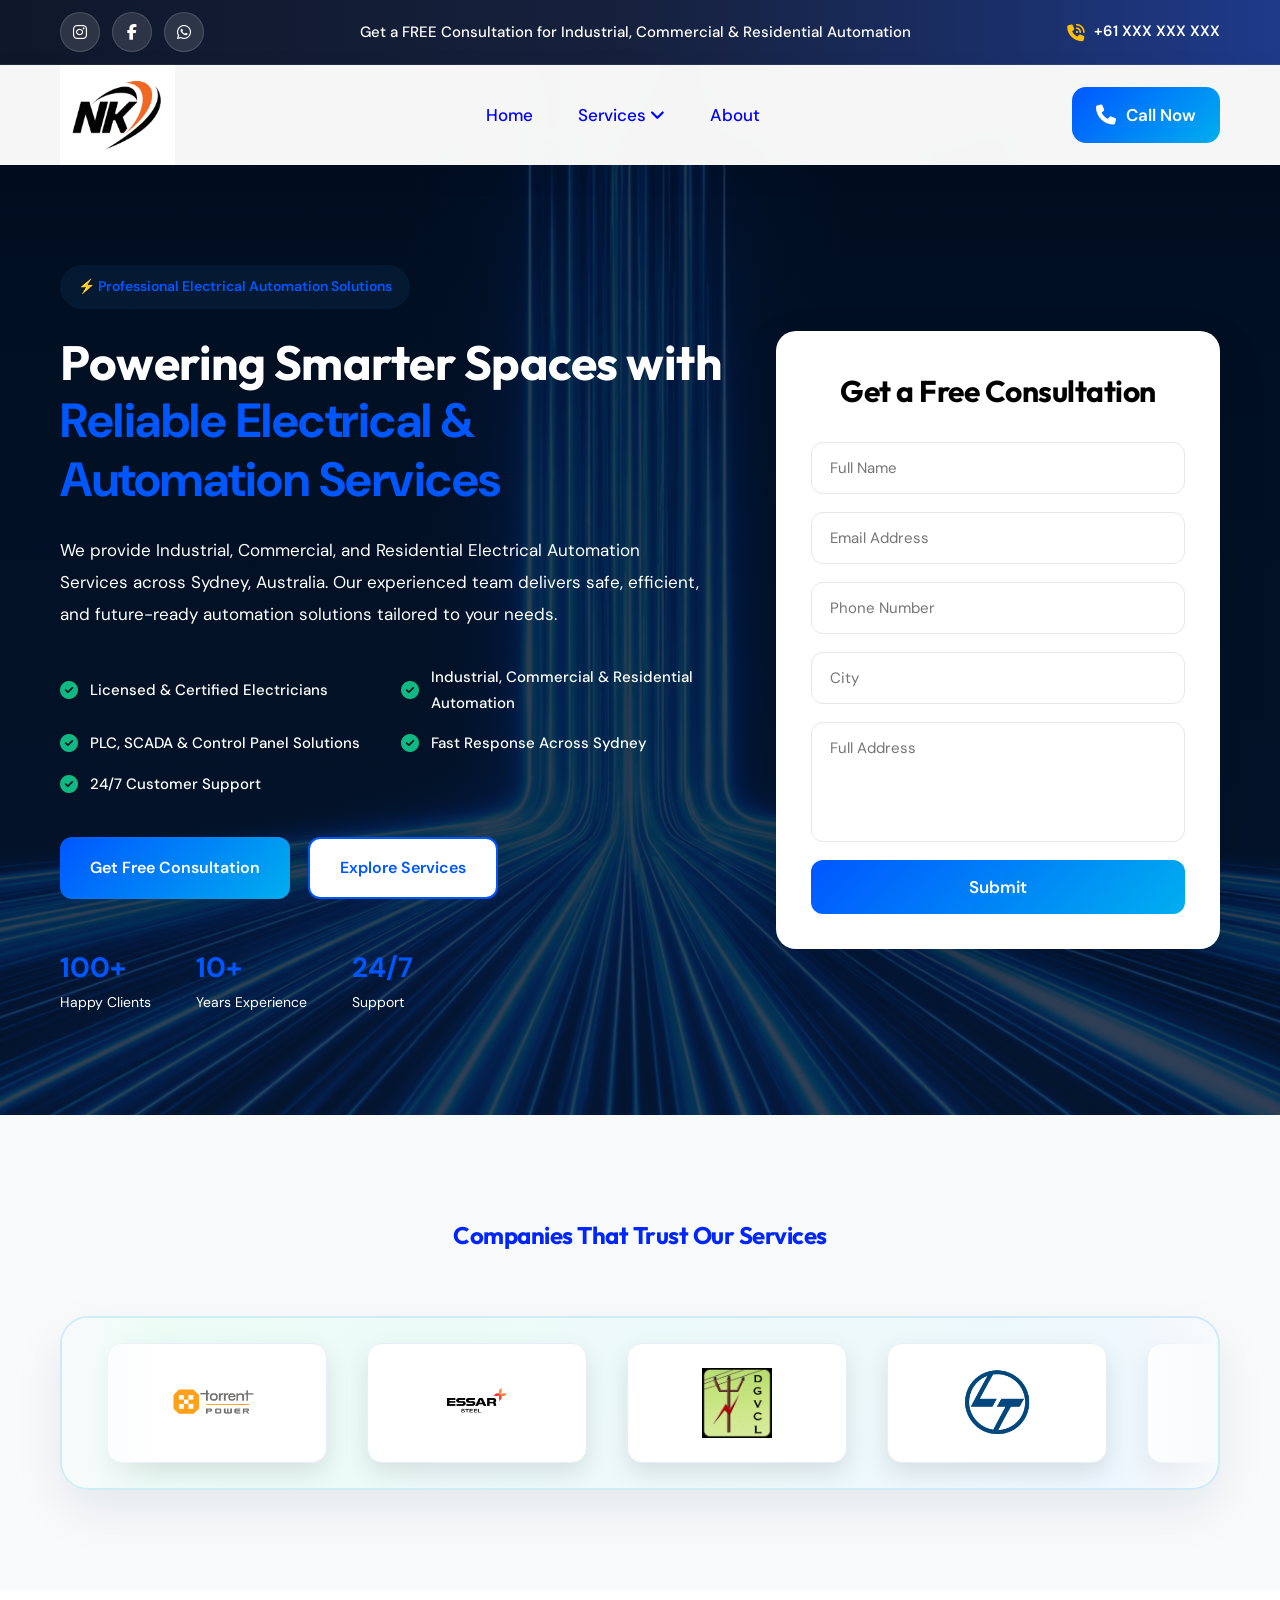
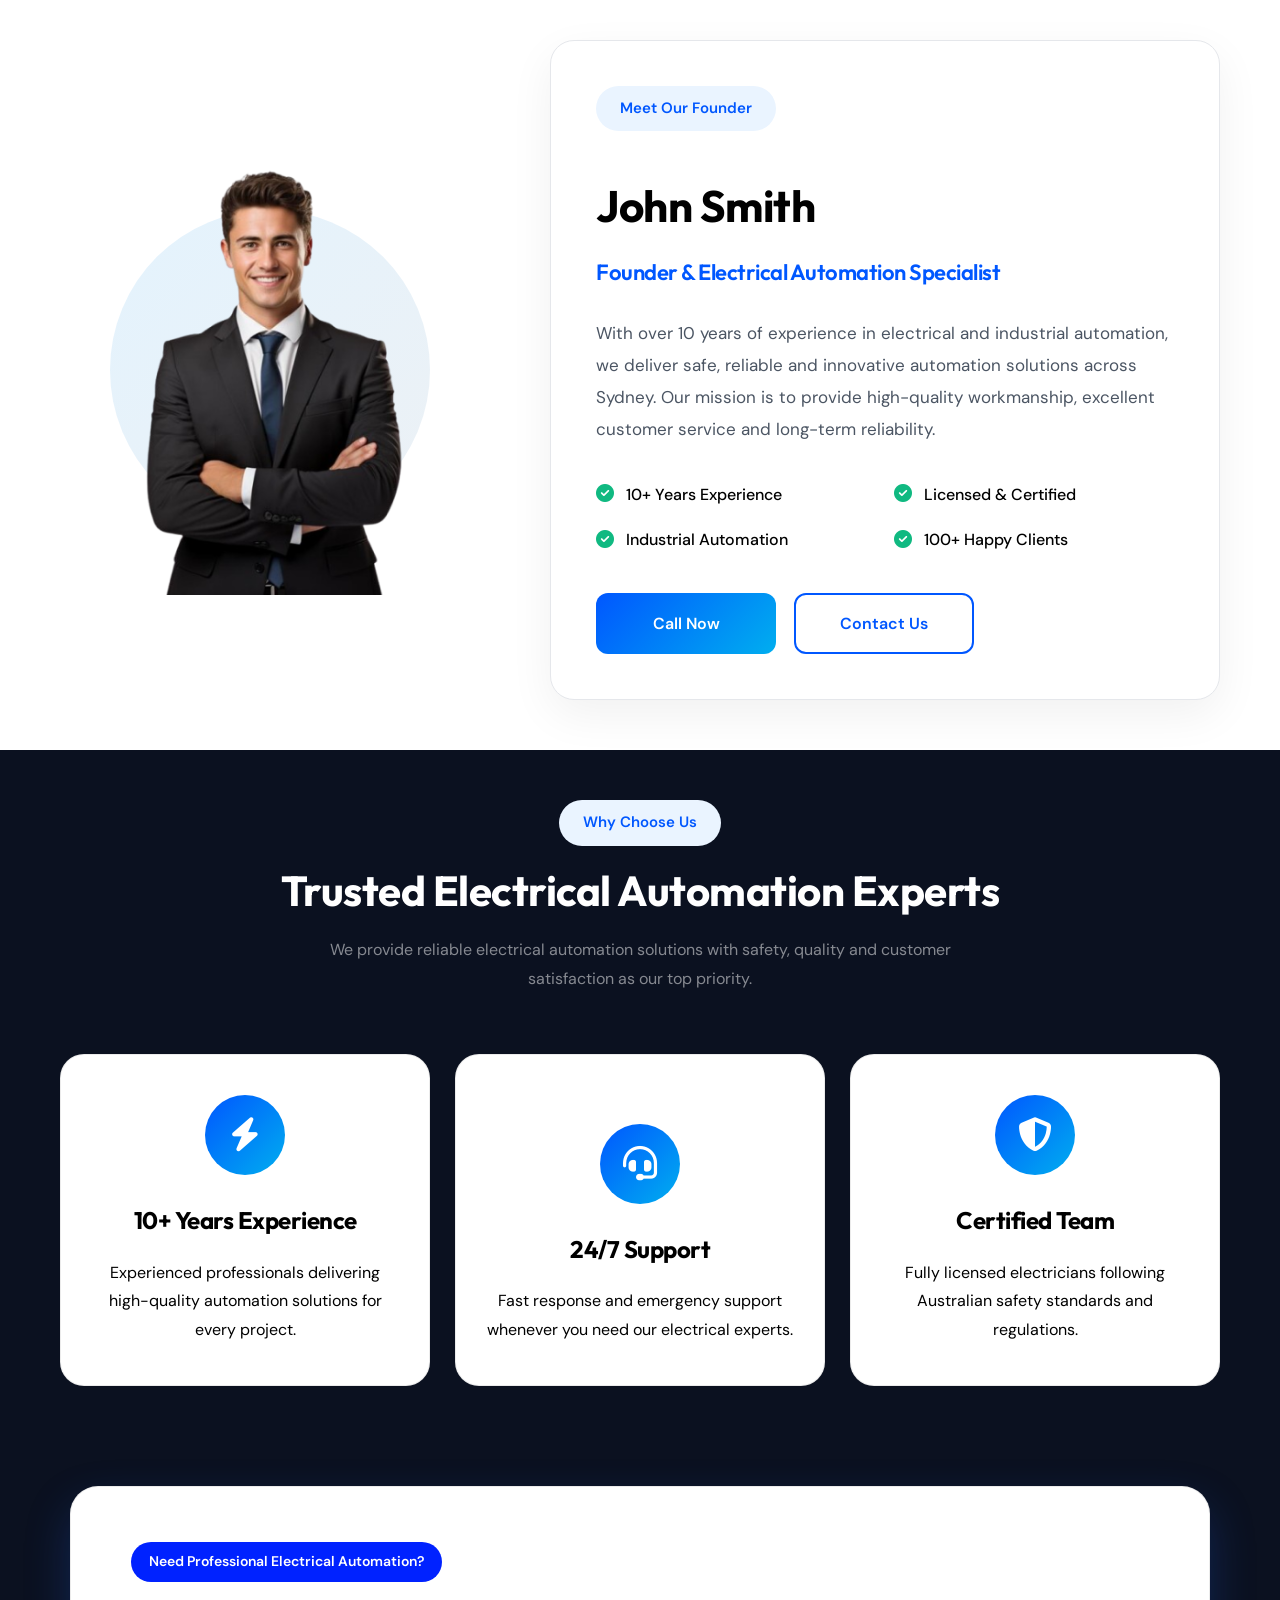
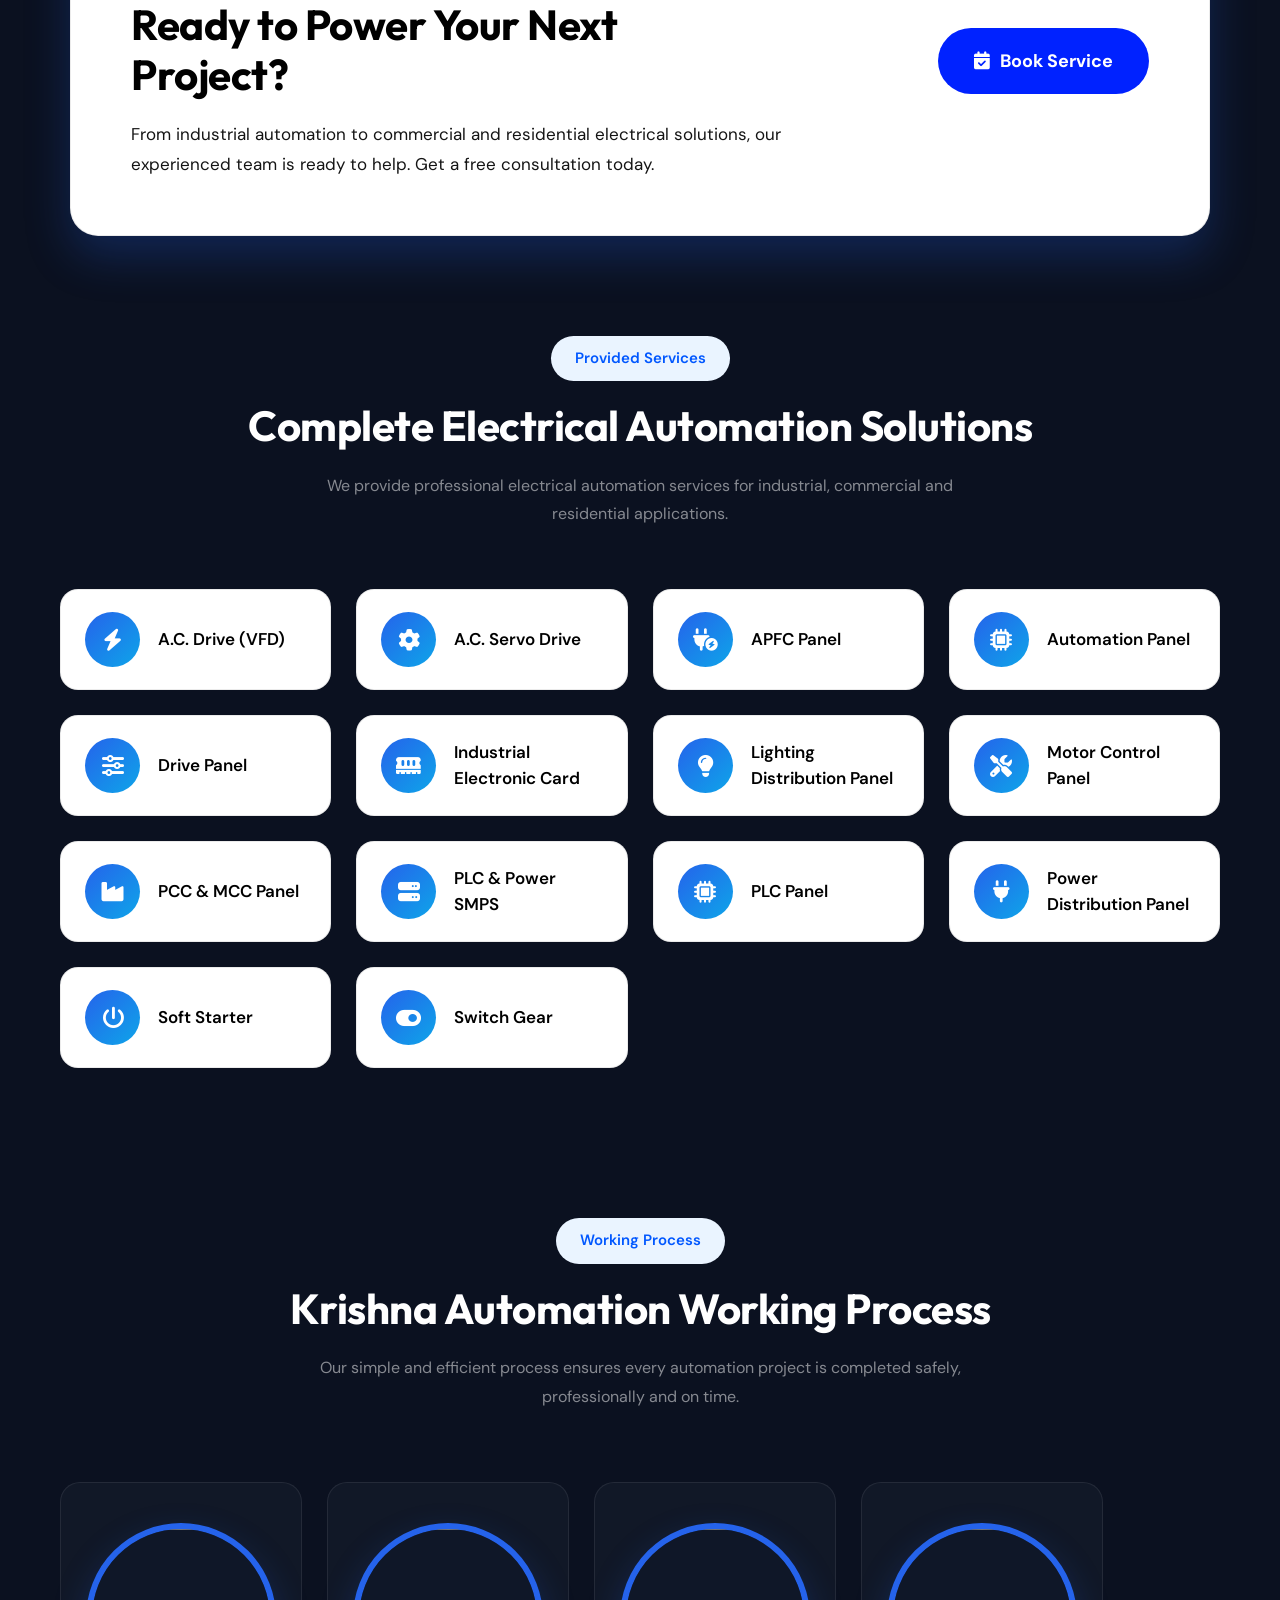
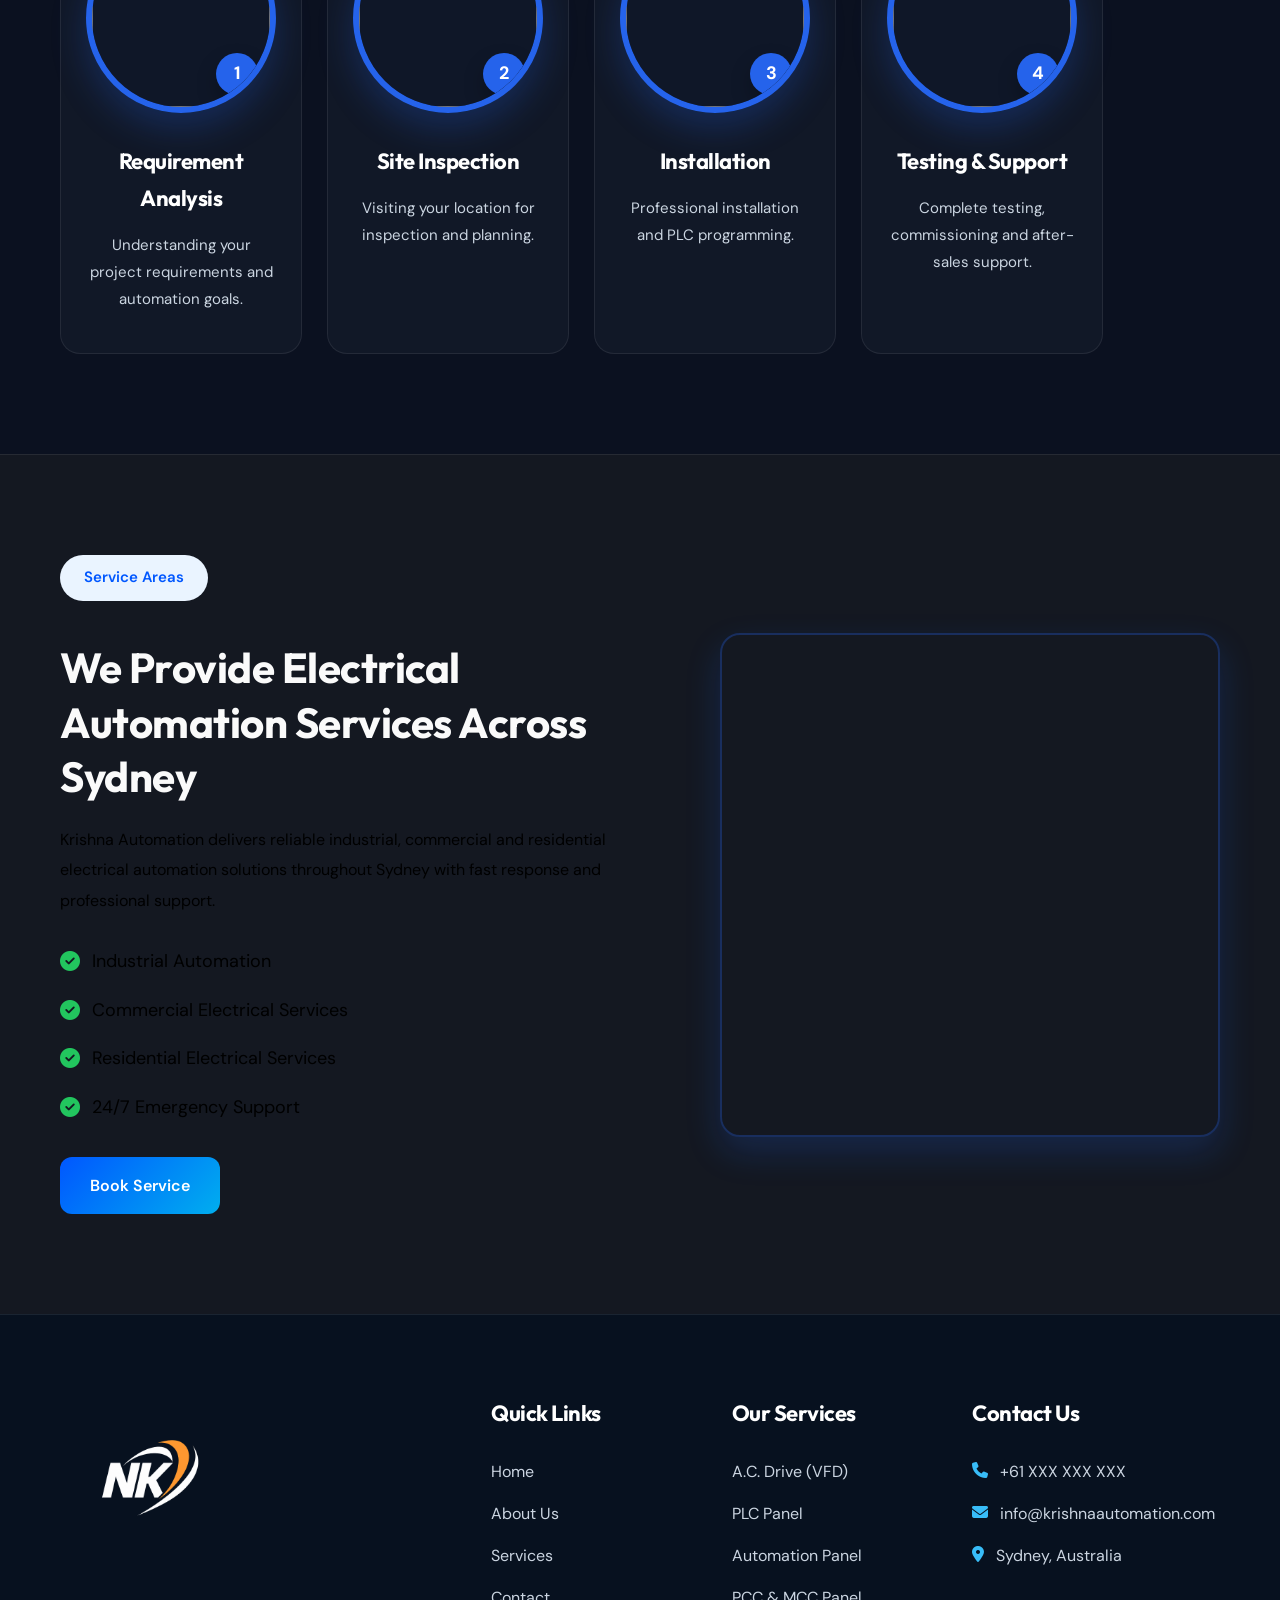
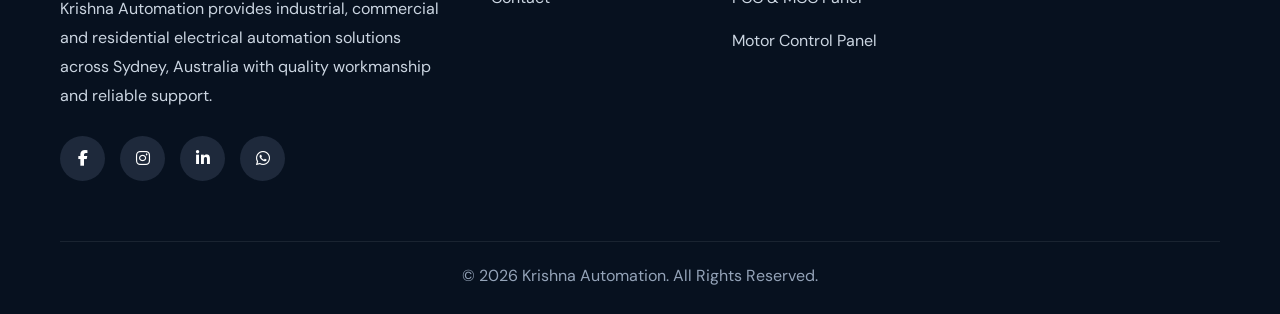
==== commit 8050aa5e: "Site Setup 2" ====
--- a/index.html
+++ b/index.html
@@ -17,13 +17,9 @@
 
     <link rel="preconnect" href="https://fonts.googleapis.com">
 
-    <link rel="preconnect" href="https://fonts.gstatic.com" crossorigin>
-
-    <link href="https://fonts.googleapis.com/css2?family=Poppins:wght@300;400;500;600;700;800&display=swap"
-        rel="stylesheet">
-
-    <link rel="stylesheet" href="https://cdn.jsdelivr.net/npm/swiper@11/swiper-bundle.min.css">
-
+<link rel="preconnect" href="https://fonts.gstatic.com" crossorigin>
+
+<link href="https://fonts.googleapis.com/css2?family=DM+Sans:wght@400;500;700&family=Outfit:wght@400;500;600;700;800&display=swap" rel="stylesheet">
     <!-- Font Awesome -->
 
     <link rel="stylesheet" href="https://cdnjs.cloudflare.com/ajax/libs/font-awesome/6.7.2/css/all.min.css">
--- a/assets/css/style.css
+++ b/assets/css/style.css
@@ -1,8 +1,14 @@
-/*==========================================
-            GOOGLE FONT
-==========================================*/
-
-/* Poppins is loaded from index.html */
+/*==================================================
+                    FONTS
+==================================================*/
+
+:root{
+
+    --heading-font: 'Outfit', sans-serif;
+
+    --body-font: 'DM Sans', sans-serif;
+
+}
 
 /*==========================================
               CSS VARIABLES
@@ -90,15 +96,83 @@
 
 body{
 
-    font-family:var(--font-family);
-
-    background:var(--background-color);
-
-    color:var(--black);
-
-    overflow-x:hidden;
-
-    line-height:1.6;
+    font-family: var(--body-font);
+
+    font-size:16px;
+
+    line-height:1.7;
+
+    color:#f8f9fa;
+
+    background:#0B1120;
+
+}
+
+/*==================================================
+                HEADING FONT
+==================================================*/
+
+h1,
+h2,
+h3,
+h4,
+h5,
+h6{
+
+    font-family: var(--heading-font);
+
+    font-weight:700;
+
+    letter-spacing:-0.5px;
+
+    color:#0026fd;
+
+}
+
+/*==================================================
+                BODY FONT
+==================================================*/
+
+p,
+a,
+span,
+li,
+button,
+input,
+textarea,
+select,
+label{
+
+    font-family: var(--body-font);
+
+}
+
+.section-title,
+.hero-title,
+.about-hero h1,
+.industrial-hero h1,
+.contact-hero h1,
+.service-card h3,
+.timeline-content h3,
+.team-content h3,
+.faq-question,
+.footer-title{
+
+    font-family: var(--heading-font);
+
+}
+
+.hero p,
+.about-company p,
+.section-text,
+.service-card p,
+.timeline-content p,
+.team-content p,
+.faq-answer p,
+.footer p,
+.btn{
+
+    font-family: var(--body-font);
 
 }
 
@@ -222,7 +296,7 @@
 
     color:var(--heading-color);
 
-    margin-bottom:20px;
+    margin-bottom:10px;
 
     line-height:1.2;
 
@@ -902,7 +976,7 @@
 
     position:relative;
 
-    color:var(--heading-color);
+    color:blue;
 
     font-size:17px;
 
@@ -1171,7 +1245,7 @@
 
     line-height: 1.9;
 
-    color: var(--text-color);
+    color: white;
 
     margin-bottom: 35px;
 
@@ -1321,7 +1395,7 @@
 
 .hero__trust span{
 
-    color: var(--text-color);
+    color: white;
 
     font-size: 14px;
 
@@ -1351,7 +1425,7 @@
 
     font-size: 30px;
 
-    color: var(--heading-color);
+    color: black;
 
 }
 
@@ -1475,7 +1549,7 @@
 .section-title{
     text-align:center;
     max-width:800px;
-    margin:0 auto 60px;
+    margin:0 auto 20px;
     color: var(--white);
 }
 
@@ -1768,7 +1842,7 @@
 
     font-size:44px;
 
-    color:var(--heading-color);
+    color:black;
 
     margin:18px 0 10px;
 
@@ -1826,7 +1900,7 @@
 
     font-weight:500;
 
-    color:var(--heading-color);
+    color:black;
 
 }
 
@@ -1896,7 +1970,7 @@
 
     grid-template-columns: repeat(auto-fit, minmax(320px, 1fr));
 
-    gap: 30px;
+    gap: 10px;
 
     align-items: stretch;
 
@@ -2279,7 +2353,7 @@
 ==================================================*/
 
 .service-area {
-    background: #4665cedb;
+    background: #21222571;
     color: #fbfbfb;
     
     border-top: 1px solid rgba(255, 255, 255, .08);
--- a/assets/css/responsive.css
+++ b/assets/css/responsive.css
@@ -380,7 +380,7 @@
                 Laptop
 ==========================================*/
 
-@media (max-width:1200px){
+@media (max-width:2000px){
 
     .hero__wrapper{
         gap:50px;
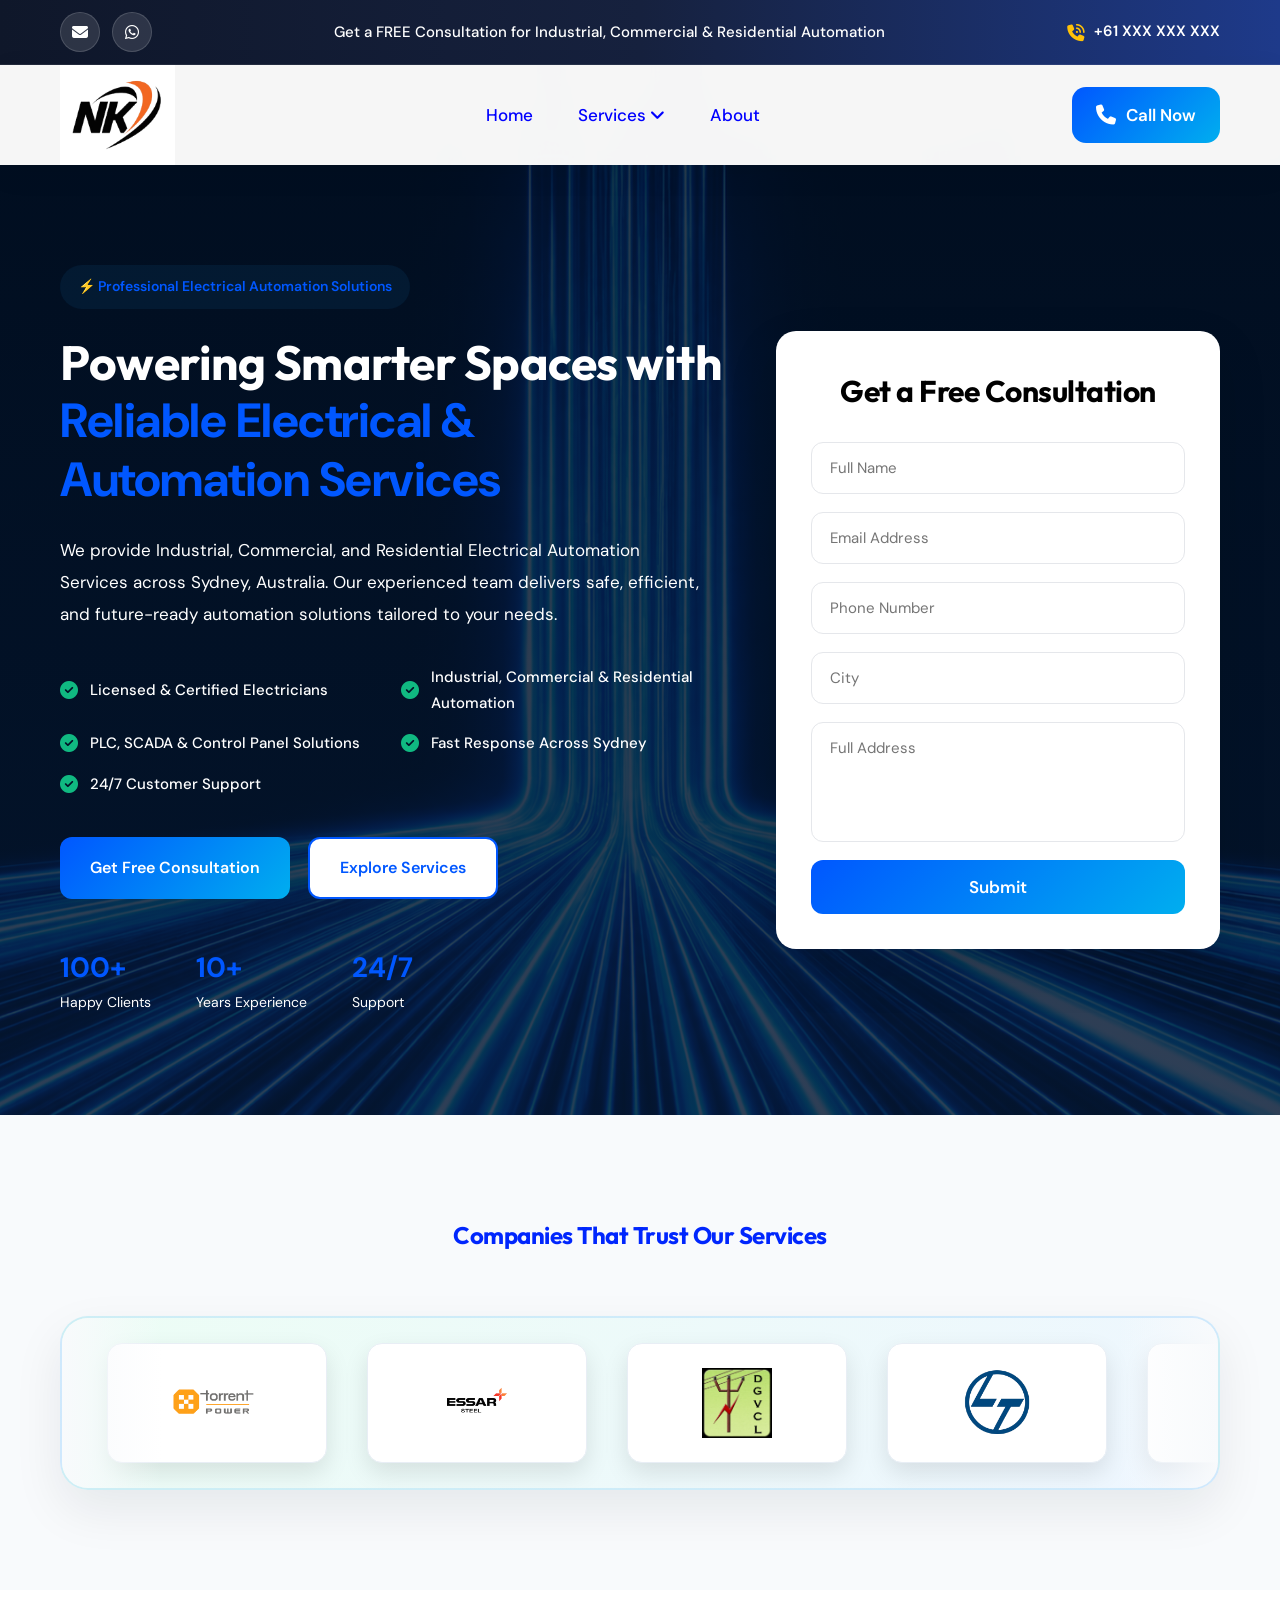
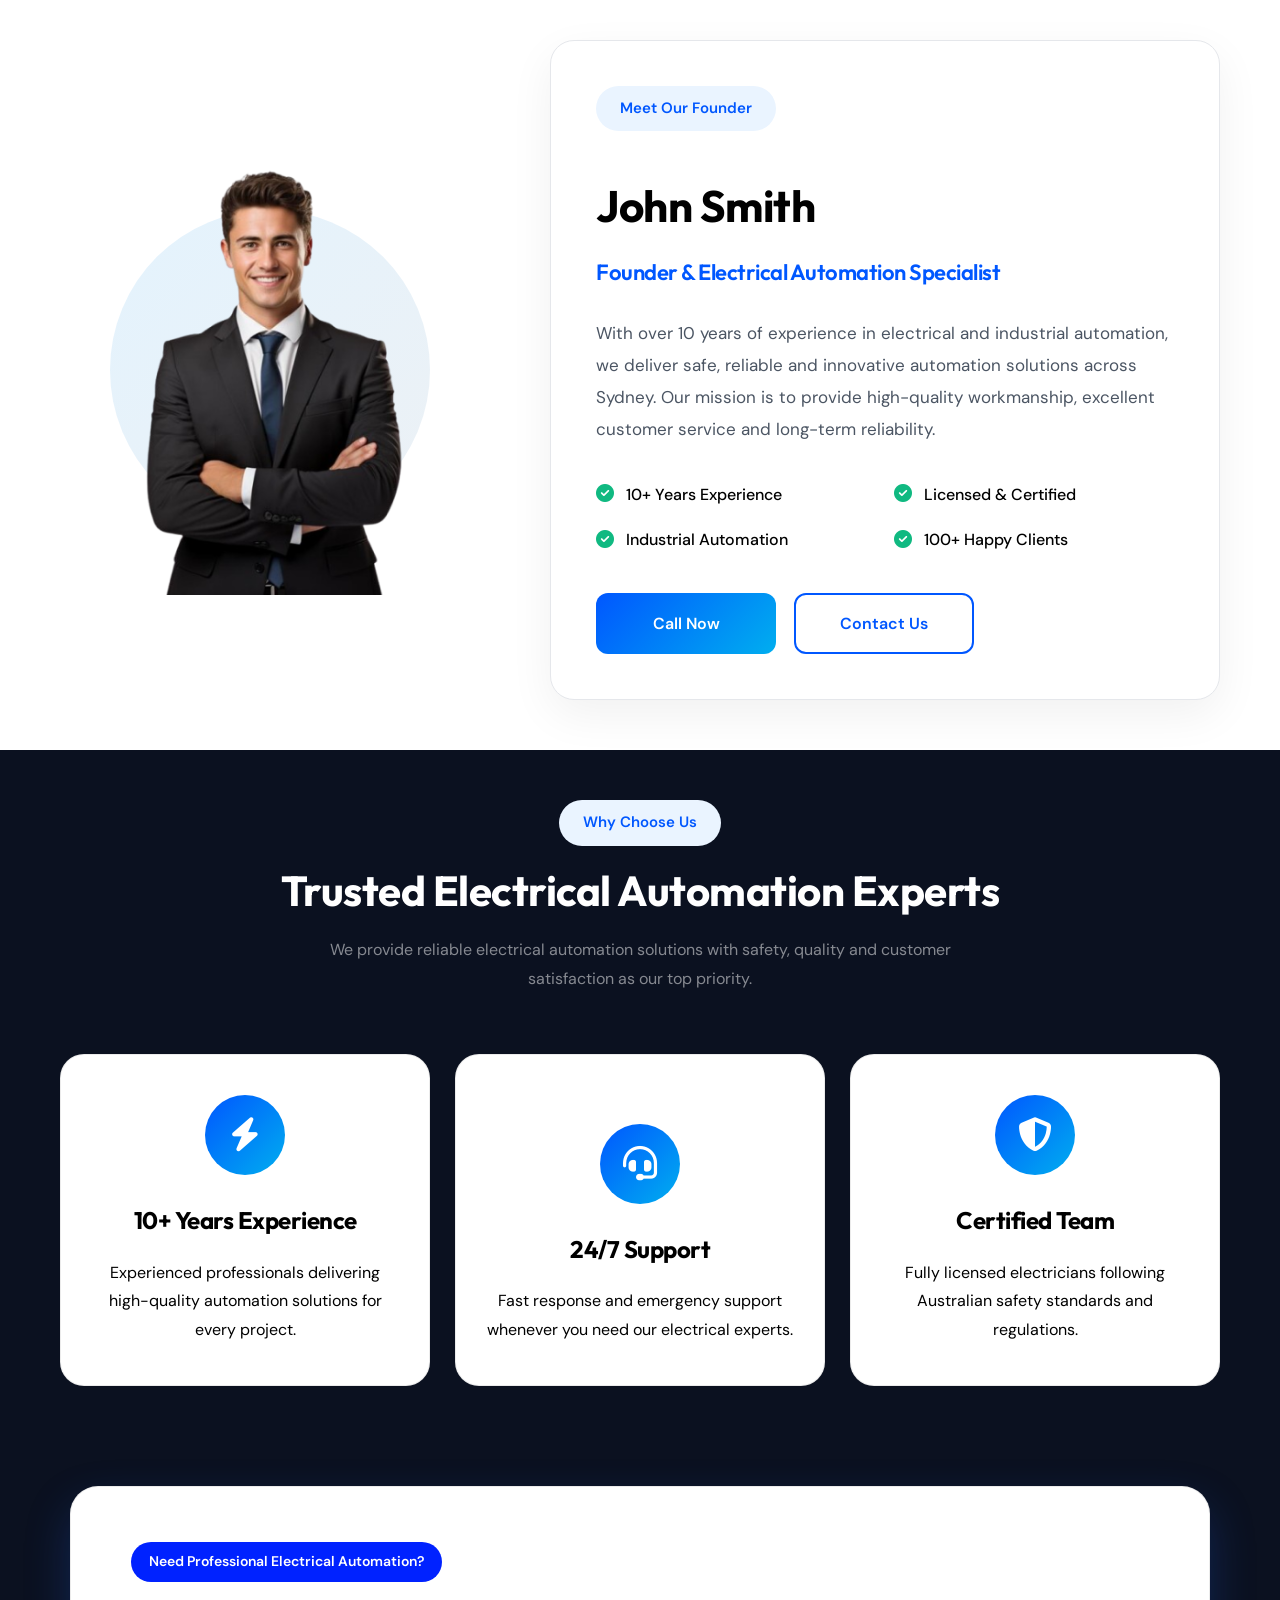
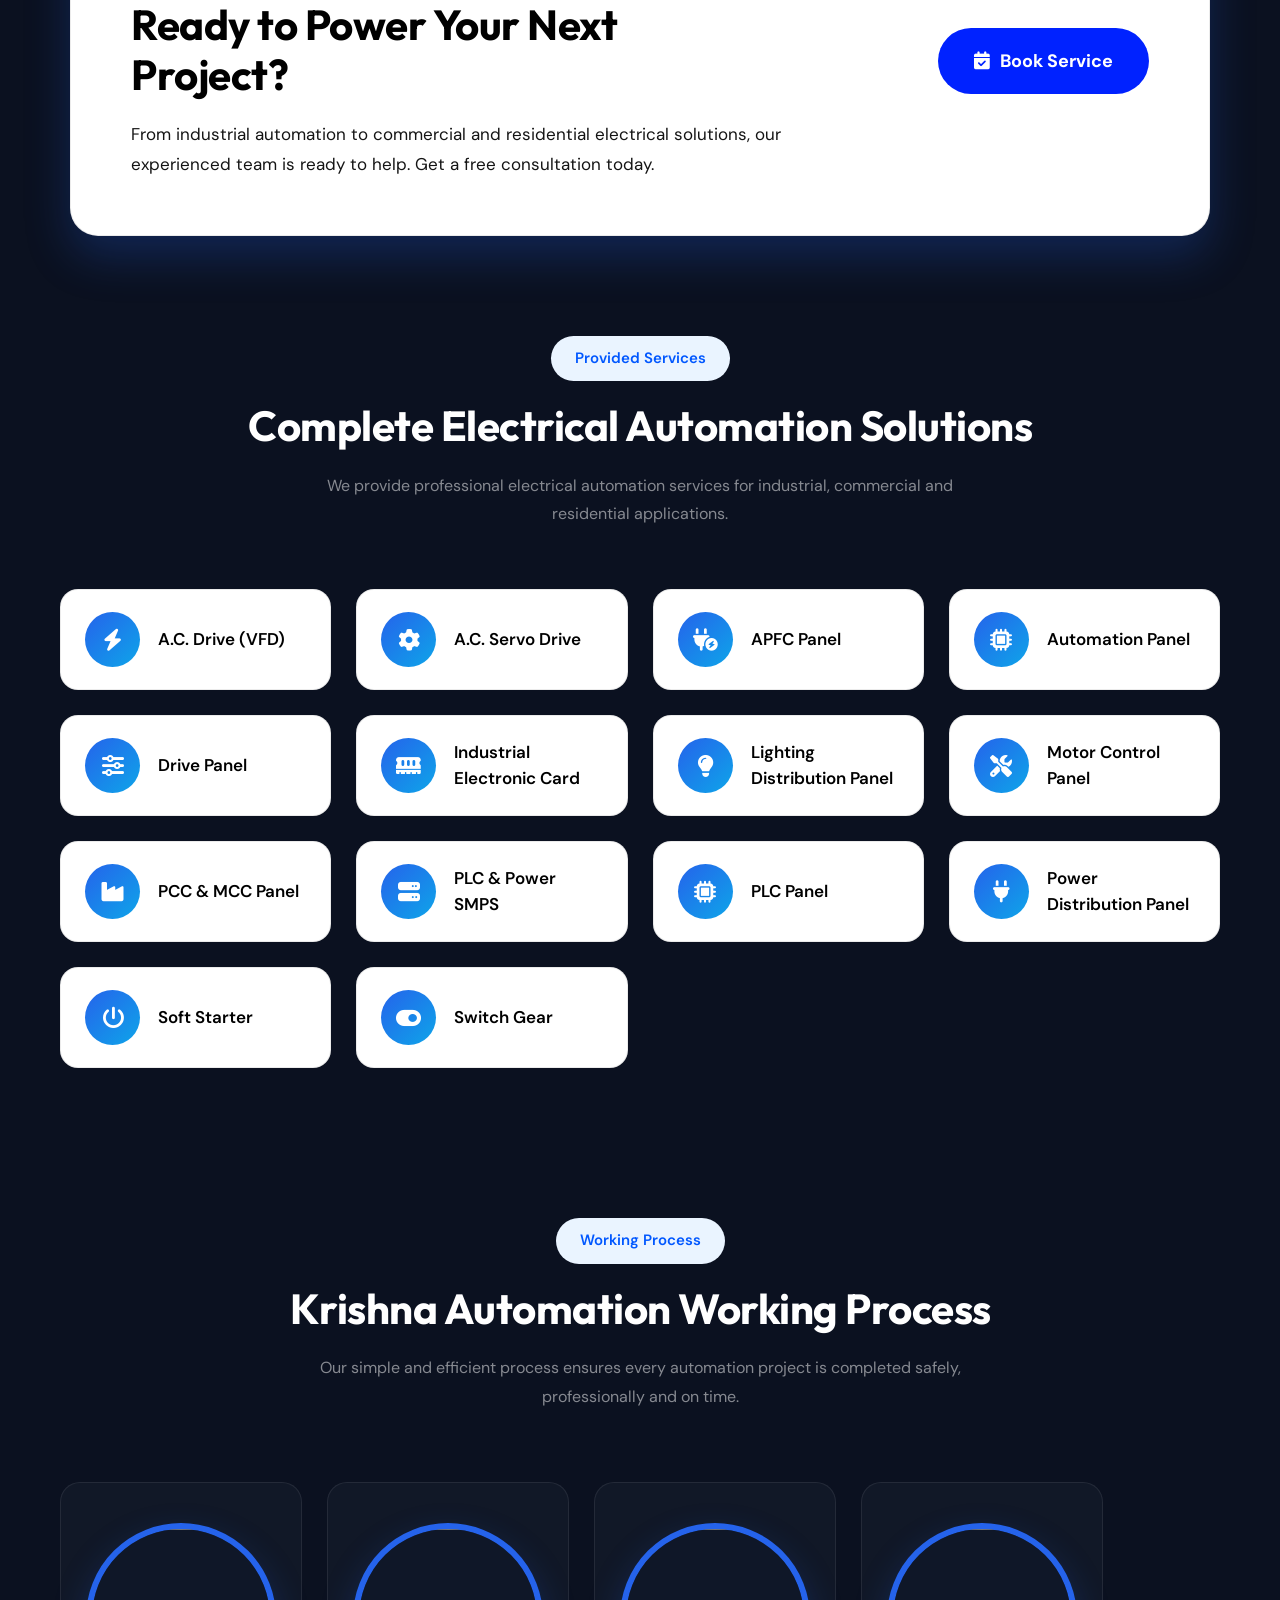
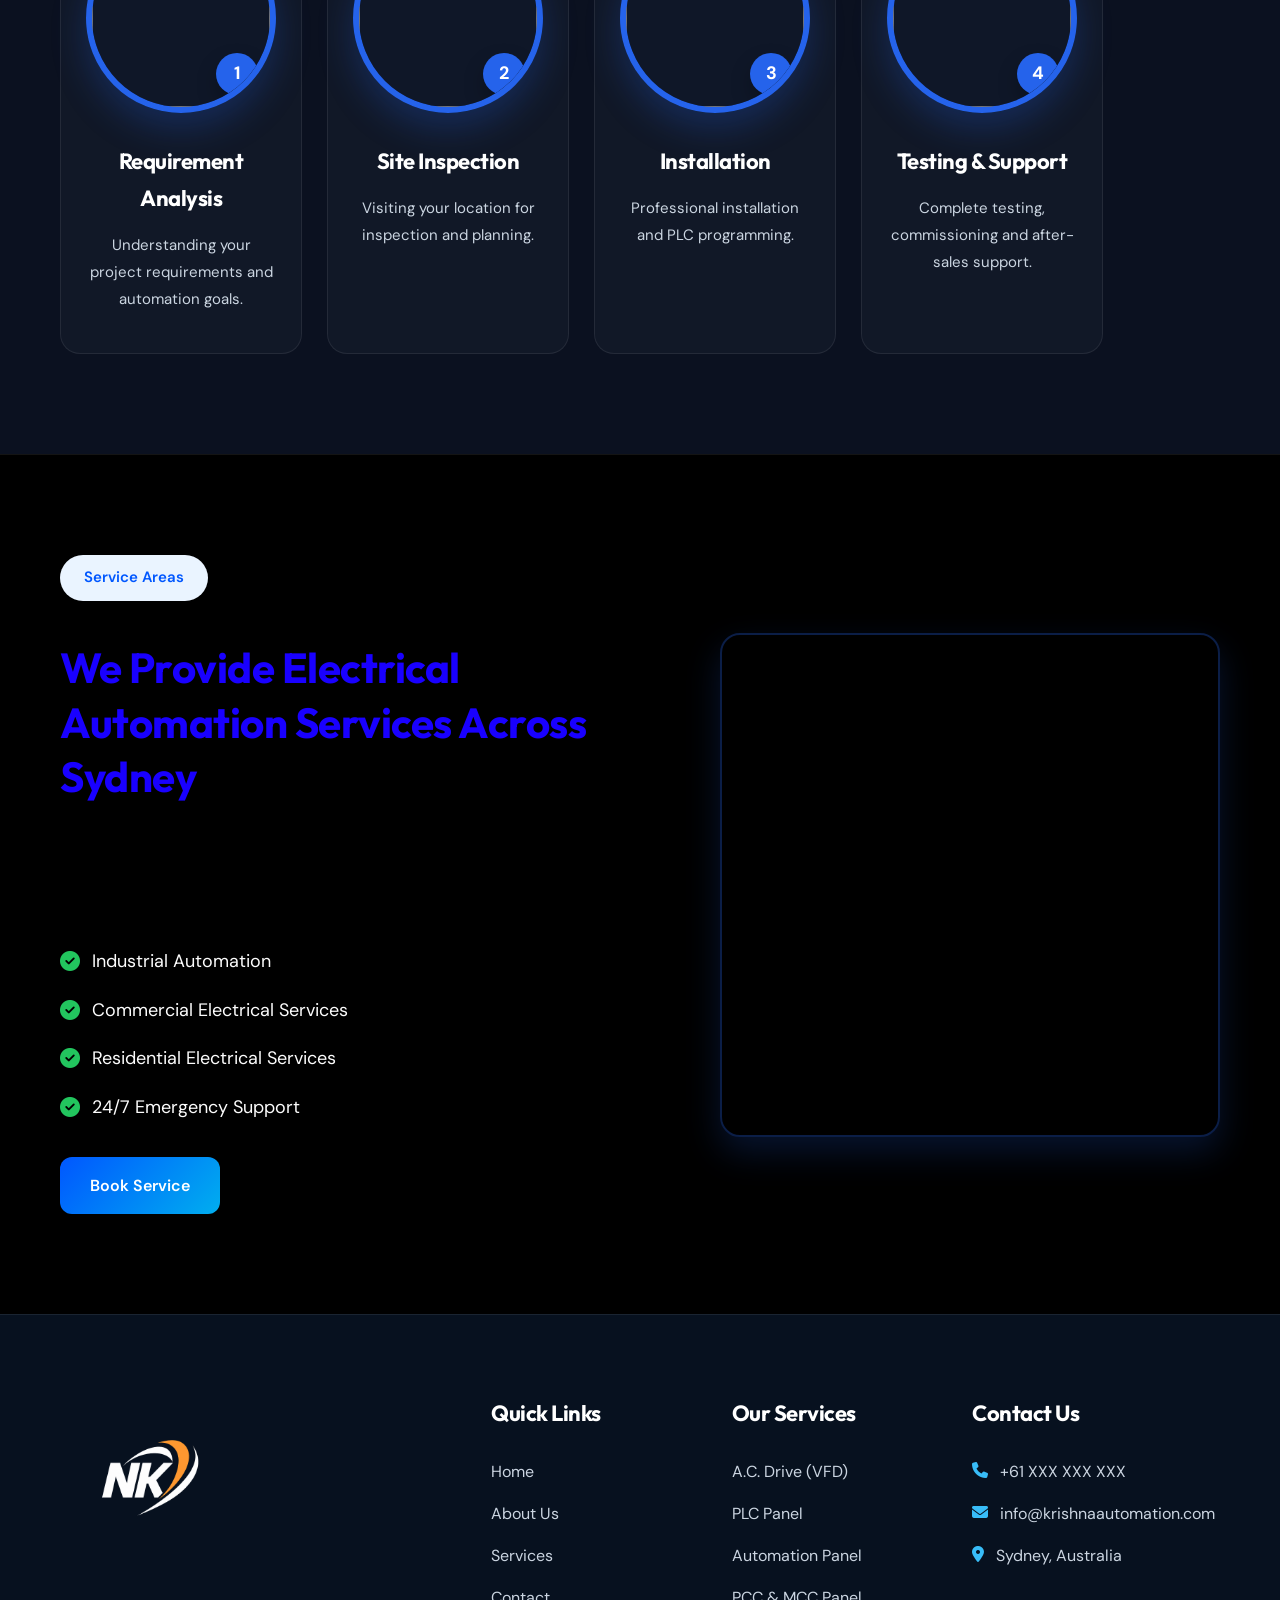
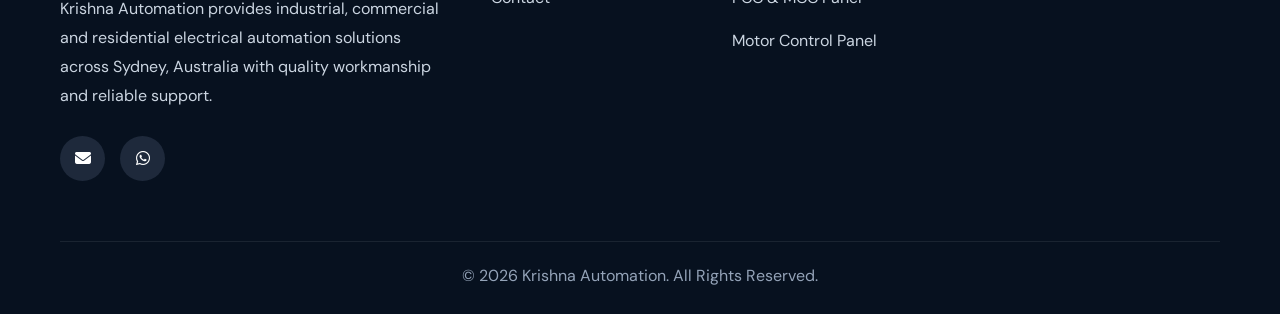
==== commit ba47ce6d: "Site Setup 3" ====
--- a/index.html
+++ b/index.html
@@ -45,13 +45,10 @@
 
             <div class="cta-bar__social">
 
-                <a href="#" class="cta-bar__icon" aria-label="Instagram">
-                    <i class="fa-brands fa-instagram"></i>
+                <a href="#" class="cta-bar__icon" aria-label="Mail">
+                    <i class="fa fa-envelope" aria-hidden="true"></i>
                 </a>
 
-                <a href="#" class="cta-bar__icon" aria-label="Facebook">
-                    <i class="fa-brands fa-facebook-f"></i>
-                </a>
 
                 <a href="#" class="cta-bar__icon" aria-label="WhatsApp">
                     <i class="fa-brands fa-whatsapp"></i>
@@ -999,11 +996,7 @@
 
                 <div class="footer-social">
 
-                    <a href="#"><i class="fab fa-facebook-f"></i></a>
-
-                    <a href="#"><i class="fab fa-instagram"></i></a>
-
-                    <a href="#"><i class="fab fa-linkedin-in"></i></a>
+                    <a href="#"><i class="fa fa-envelope" aria-hidden="true"></i></a>
 
                     <a href="#"><i class="fab fa-whatsapp"></i></a>
 
--- a/assets/css/style.css
+++ b/assets/css/style.css
@@ -2353,7 +2353,7 @@
 ==================================================*/
 
 .service-area {
-    background: #21222571;
+    background: #000000;
     color: #fbfbfb;
     
     border-top: 1px solid rgba(255, 255, 255, .08);
@@ -2379,7 +2379,7 @@
 
 .service-area__content h2{
 
-    color:#fafafa;
+    color:#1900ff;
 
     font-size:42px;
 
@@ -2411,7 +2411,7 @@
 
 .service-list li{
 
-    color:#000000;
+    color:#fcfcfc;
 
     margin-bottom:18px;
 
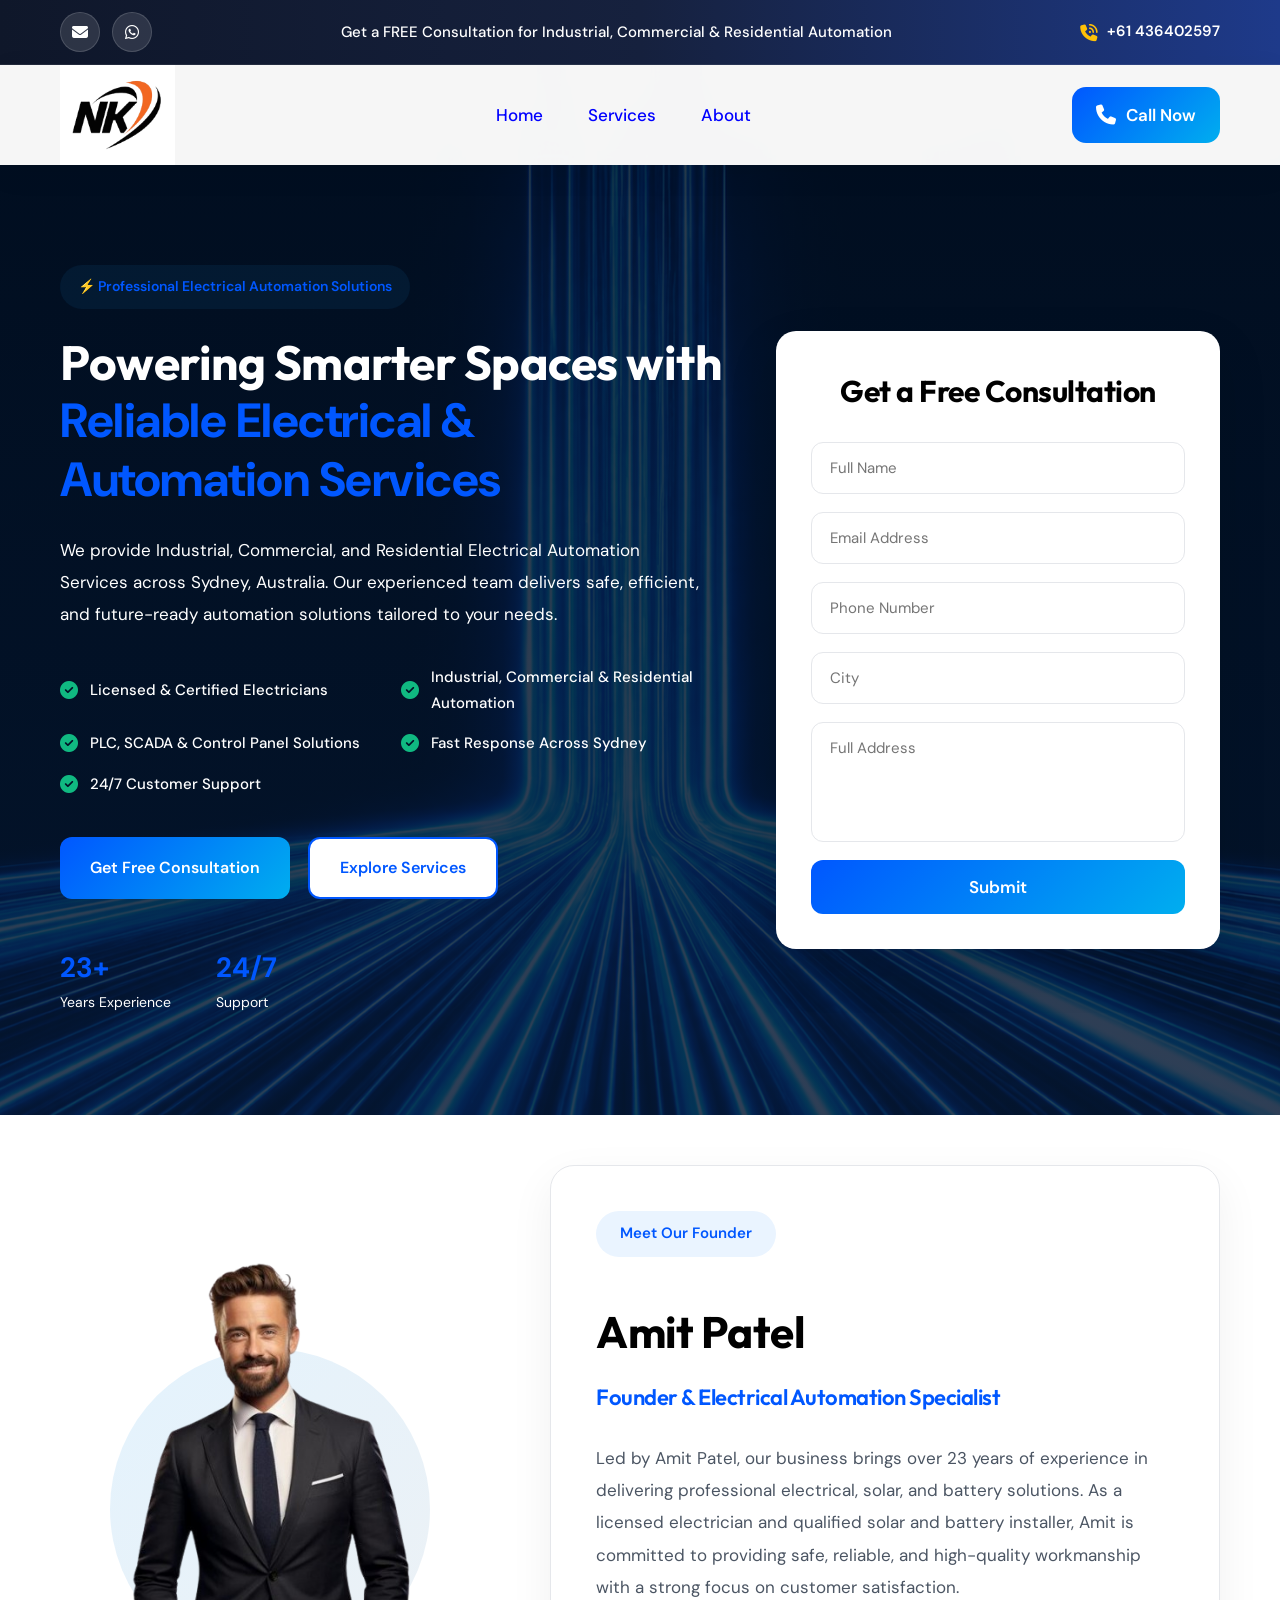
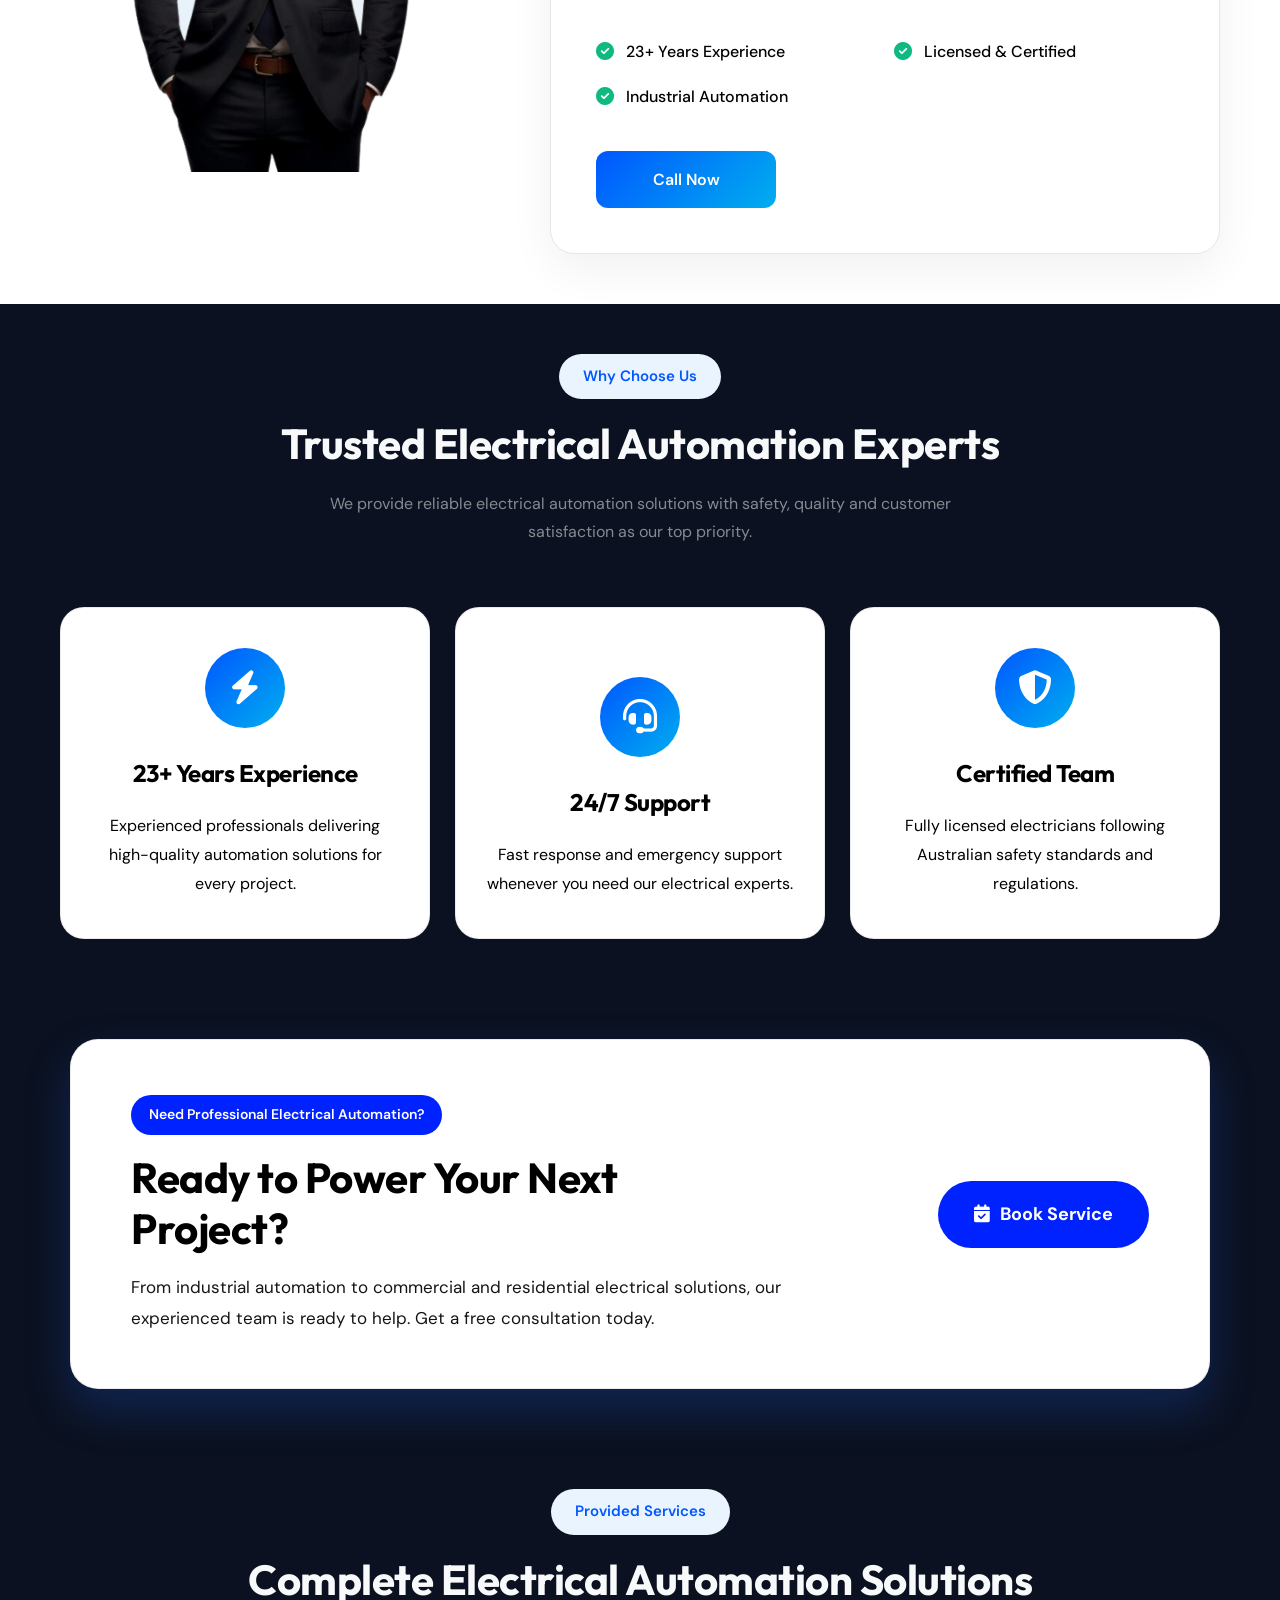
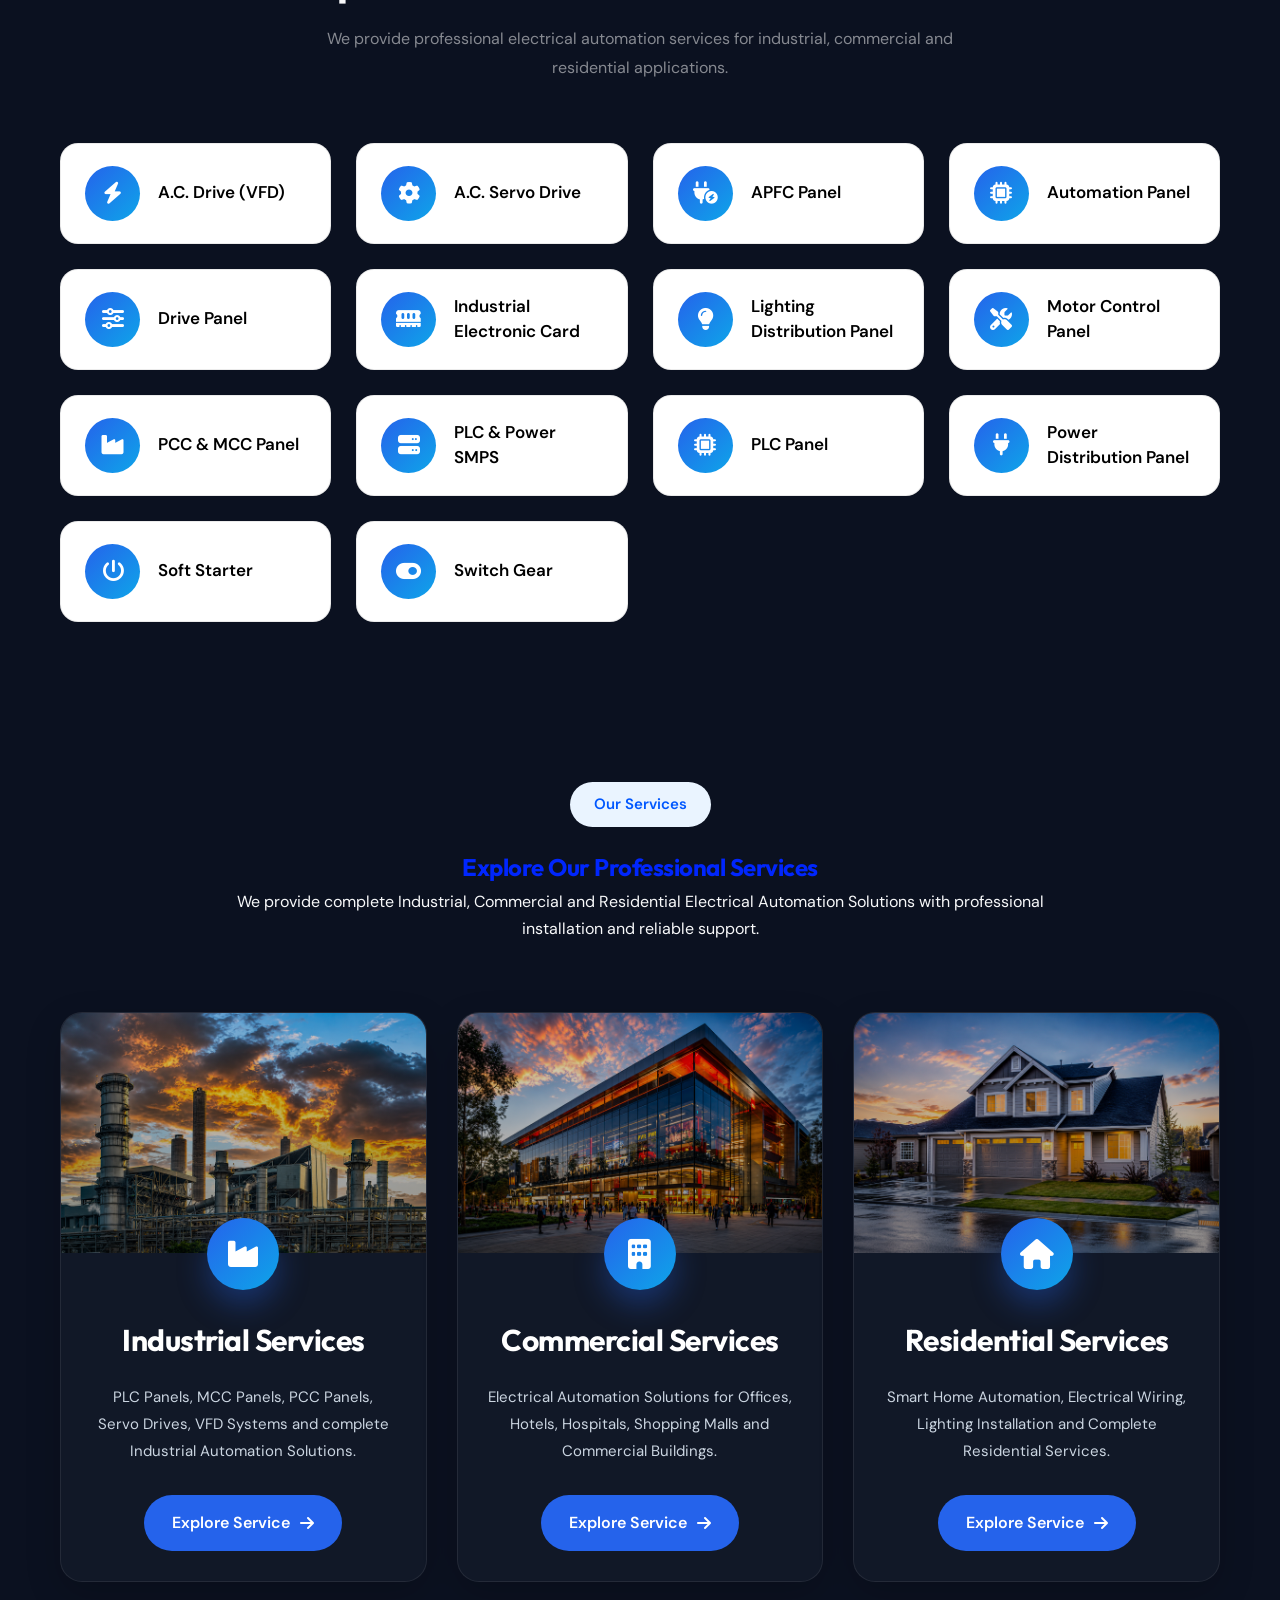
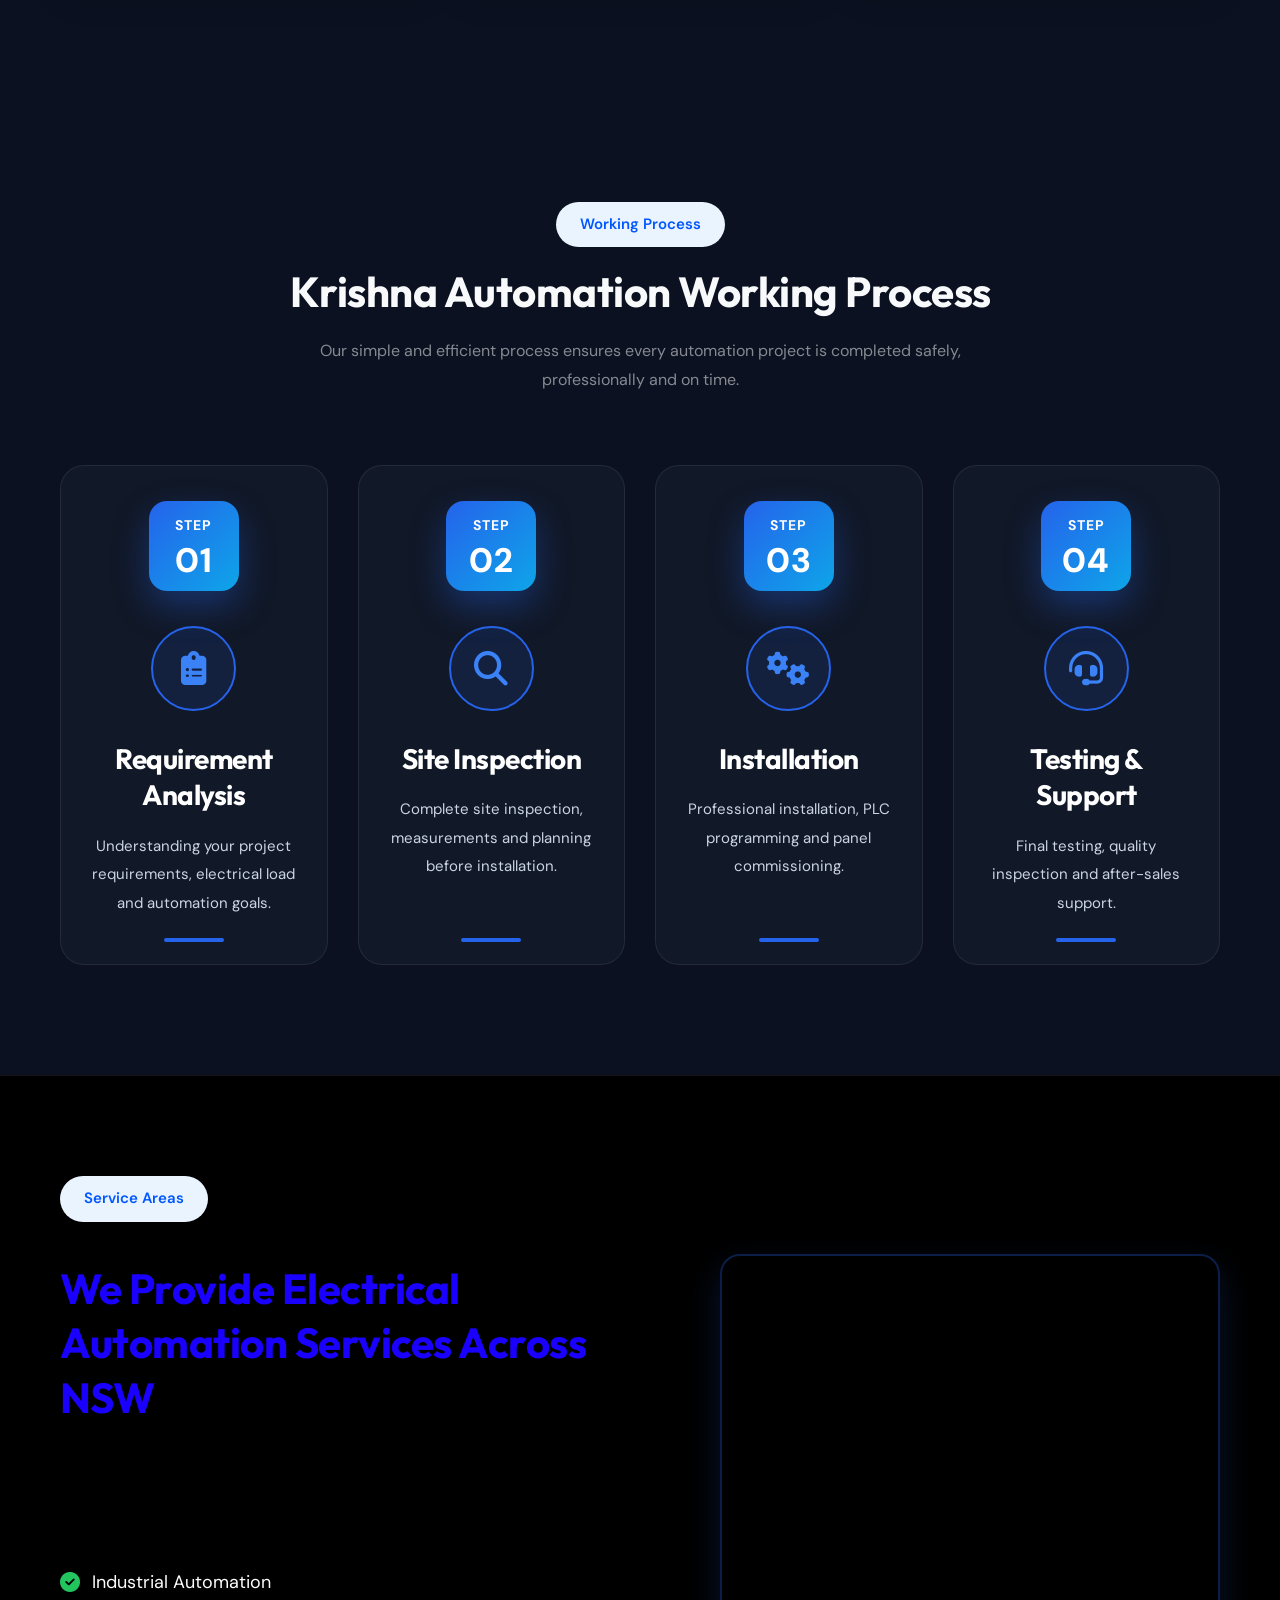
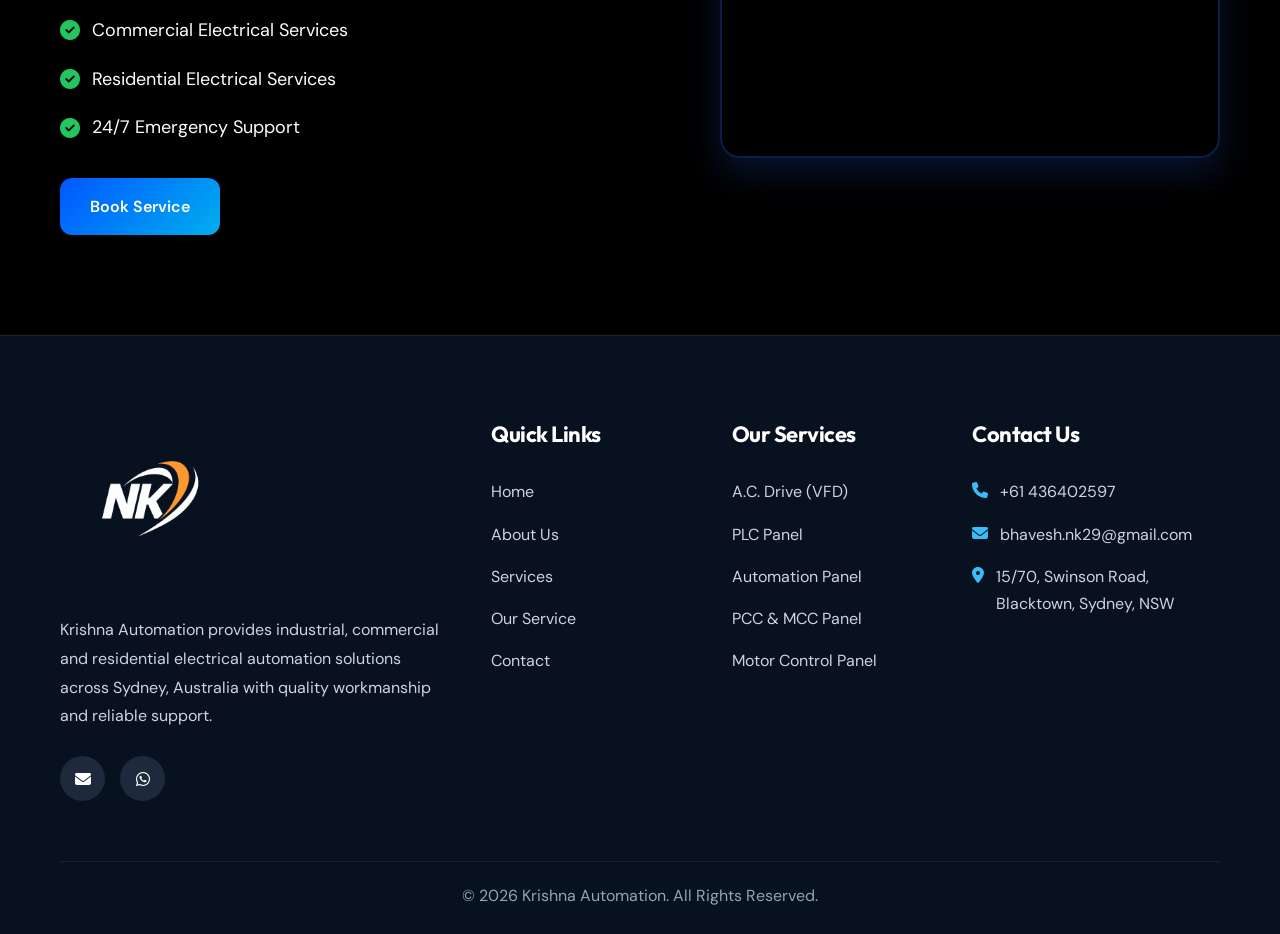
==== commit 300f43c5: "Done-1" ====
--- a/index.html
+++ b/index.html
@@ -74,7 +74,7 @@
 
                 <i class="fa-solid fa-phone-volume"></i>
 
-                <span>+61 XXX XXX XXX</span>
+                <span>+61 436402597</span>
 
             </a>
 
@@ -116,32 +116,11 @@
 
                     <li class="navbar__dropdown">
 
-                        <a href="#">
+                        <a href="#service-pages">
                             Services
-                            <i class="fa-solid fa-angle-down"></i>
                         </a>
 
-                        <ul class="dropdown-menu">
-
-                            <li>
-                                <a href="industrial-service.html">
-                                    Industrial Service
-                                </a>
-                            </li>
-
-                            <li>
-                                <a href="commercial-service.html">
-                                    Commercial Service
-                                </a>
-                            </li>
-
-                            <li>
-                                <a href="residential-service.html">
-                                    Residential Service
-                                </a>
-                            </li>
-
-                        </ul>
+                        
 
                     </li>
 
@@ -260,13 +239,9 @@
 
                     <div class="hero__trust">
 
+
                         <div>
-                            <strong>100+</strong>
-                            <span>Happy Clients</span>
-                        </div>
-
-                        <div>
-                            <strong>10+</strong>
+                            <strong>23+</strong>
                             <span>Years Experience</span>
                         </div>
 
@@ -316,169 +291,7 @@
                 HERO SECTION END
 =========================================== -->
 
-<!-- ==========================================
-            CLIENT SECTION START
-========================================== -->
-
-<!-- <section class="clients">
-
-    <div class="container">
-
-        <div class="section-title">
-
-            <span>Trusted Partners</span>
-
-            <h2>Companies That Trust Our Services</h2>
-
-            <p>
-                We proudly deliver professional electrical automation
-                solutions for industrial, commercial and residential
-                businesses across Sydney, Australia.
-            </p>
-
-        </div>
-
-        <div class="clients-slider swiper">
-
-            <div class="swiper-wrapper">
-
-                
-                <div class="swiper-slide">
-                    <div class="client-card">
-                        <img src="assets/images/clients/client-1.png">
-                    </div>
-                </div>
-
-                
-                <div class="swiper-slide">
-                    <div class="client-card">
-                        <img src="assets/images/clients/client-2.png">
-                    </div>
-                </div>
-
-                
-                <div class="swiper-slide">
-                    <div class="client-card">
-                        <img src="assets/images/clients/client-3.png">
-                    </div>
-                </div>
-
-                
-                <div class="swiper-slide">
-                    <div class="client-card">
-                        <img src="assets/images/clients/client-4.png">
-                    </div>
-                </div>
-
-             
-                <div class="swiper-slide">
-                    <div class="client-card">
-                        <img src="assets/images/clients/client-5.png">
-                    </div>
-                </div>
-
-               
-                <div class="swiper-slide">
-                    <div class="client-card">
-                        <img src="assets/images/clients/client-6.png">
-                    </div>
-                </div>
-
-            </div>
-
-        </div>
-
-    </div>
-
-</section>  -->
-
-<section class="clients">
-
-    <div class="container">
-
-        <div class="section-heading">
-            <h2>Companies That Trust Our Services</h2>
-        </div>
-
-        <div class="clients-slider">
-
-            <div class="clients-track">
-
-                <!-- Repeat logos twice for smooth loop -->
-
-                <div class="client-card">
-                    <img src="assets/images/clients/client-1.png">
-                </div>
-
-                <div class="client-card">
-                    <img src="assets/images/clients/client-2.png">
-                </div>
-
-                <div class="client-card">
-                    <img src="assets/images/clients/client-3.png">
-                </div>
-
-                <div class="client-card">
-                    <img src="assets/images/clients/client-4.png">
-                </div>
-
-                <div class="client-card">
-                    <img src="assets/images/clients/client-5.png">
-                </div>
-
-                <div class="client-card">
-                    <img src="assets/images/clients/client-6.png">
-                </div>
-
-                <div class="client-card">
-                    <img src="assets/images/clients/client-7.png">
-                </div>
-
-                <div class="client-card">
-                    <img src="assets/images/clients/client-8.png">
-                </div>
-
-                <!-- DUPLICATE SAME LOGOS -->
-
-                <div class="client-card">
-                    <img src="assets/images/clients/client-1.png">
-                </div>
-
-                <div class="client-card">
-                    <img src="assets/images/clients/client-2.png">
-                </div>
-
-                <div class="client-card">
-                    <img src="assets/images/clients/client-3.png">
-                </div>
-
-                <div class="client-card">
-                    <img src="assets/images/clients/client-4.png">
-                </div>
-
-                <div class="client-card">
-                    <img src="assets/images/clients/client-5.png">
-                </div>
-
-                <div class="client-card">
-                    <img src="assets/images/clients/client-6.png">
-                </div>
-
-                <div class="client-card">
-                    <img src="assets/images/clients/client-7.png">
-                </div>
-
-                <div class="client-card">
-                    <img src="assets/images/clients/client-8.png">
-                </div>
-
-            </div>
-
-        </div>
-
-    </div>
-
-</section>
+
 
 <!-- ==========================================
             OWNER SECTION START
@@ -508,7 +321,7 @@
                 </span>
 
                 <h2>
-                    John Smith
+                    Amit Patel
                 </h2>
 
                 <h4>
@@ -516,18 +329,16 @@
                 </h4>
 
                 <p>
-                    With over 10 years of experience in electrical and
-                    industrial automation, we deliver safe, reliable and
-                    innovative automation solutions across Sydney.
-                    Our mission is to provide high-quality workmanship,
-                    excellent customer service and long-term reliability.
+                    Led by Amit Patel, our business brings over 23 years of experience in delivering professional electrical, solar, and battery solutions.
+                    As a licensed electrician and qualified solar and battery installer, Amit is committed to providing safe, reliable, and high-quality workmanship with a strong focus on customer satisfaction.
+
                 </p>
 
                 <div class="owner__features">
 
                     <div class="owner__feature">
                         <i class="fa-solid fa-circle-check"></i>
-                        10+ Years Experience
+                        23+ Years Experience
                     </div>
 
                     <div class="owner__feature">
@@ -540,10 +351,6 @@
                         Industrial Automation
                     </div>
 
-                    <div class="owner__feature">
-                        <i class="fa-solid fa-circle-check"></i>
-                        100+ Happy Clients
-                    </div>
 
                 </div>
 
@@ -553,10 +360,7 @@
                         Call Now
                     </a>
 
-                    <a href="contact.html" class="btn btn--secondary">
-                        Contact Us
-                    </a>
-
+    
                 </div>
 
             </div>
@@ -606,7 +410,7 @@
                     <i class="fa-solid fa-bolt"></i>
                 </div>
 
-                <h3>10+ Years Experience</h3>
+                <h3>23+ Years Experience</h3>
 
                 <p>
                     Experienced professionals delivering high-quality
@@ -688,7 +492,8 @@
 
             <div class="cta-button">
 
-                <a href="contact.html" class="btn btn--primary">
+                
+                 </li><a href="#consultation" class="btn btn--primary">
                     <i class="fa-solid fa-calendar-check"></i>
                     Book Service
                 </a>
@@ -769,11 +574,178 @@
             SERVICES LIST END
 ==========================================-->
 
+<!--==================================================
+            EXPLORE OUR SERVICES
+===================================================-->
+
+<section class="explore-services" id="service-pages">
+
+    <div class="container">
+
+        <!-- Section Heading -->
+
+        <div class="section-heading">
+
+            <span class="section-tag">
+                Our Services
+            </span>
+
+            <h2>
+                Explore Our Professional Services
+            </h2>
+
+            <p>
+                We provide complete Industrial, Commercial and Residential Electrical
+                Automation Solutions with professional installation and reliable support.
+            </p>
+
+        </div>
+
+        <!-- Cards -->
+
+        <div class="explore-services-grid">
+
+            <!--==========================
+                    Industrial
+            ===========================-->
+
+            <a href="industrial-service.html" class="explore-service-card">
+
+                <div class="explore-service-image">
+
+                    <img src="assets/images/services/industrial.png"
+                         alt="Industrial Service">
+
+                </div>
+
+                <div class="explore-service-content">
+
+                    <div class="explore-service-icon">
+
+                        <i class="fa-solid fa-industry"></i>
+
+                    </div>
+
+                    <h3>Industrial Services</h3>
+
+                    <p>
+
+                        PLC Panels, MCC Panels, PCC Panels,
+                        Servo Drives, VFD Systems and complete
+                        Industrial Automation Solutions.
+
+                    </p>
+
+                    <span class="explore-service-btn">
+
+                        Explore Service
+
+                        <i class="fa-solid fa-arrow-right"></i>
+
+                    </span>
+
+                </div>
+
+            </a>
+
+            <!--==========================
+                    Commercial
+            ===========================-->
+
+            <a href="commercial-service.html" class="explore-service-card">
+
+                <div class="explore-service-image">
+
+                    <img src="assets/images/services/commercial.png"
+                         alt="Commercial Service">
+
+                </div>
+
+                <div class="explore-service-content">
+
+                    <div class="explore-service-icon">
+
+                        <i class="fa-solid fa-building"></i>
+
+                    </div>
+
+                    <h3>Commercial Services</h3>
+
+                    <p>
+
+                        Electrical Automation Solutions for
+                        Offices, Hotels, Hospitals,
+                        Shopping Malls and Commercial Buildings.
+
+                    </p>
+
+                    <span class="explore-service-btn">
+
+                        Explore Service
+
+                        <i class="fa-solid fa-arrow-right"></i>
+
+                    </span>
+
+                </div>
+
+            </a>
+
+            <!--==========================
+                    Residential
+            ===========================-->
+
+            <a href="residential-service.html" class="explore-service-card">
+
+                <div class="explore-service-image">
+
+                    <img src="assets/images/services/residential.png"
+                         alt="Residential Service">
+
+                </div>
+
+                <div class="explore-service-content">
+
+                    <div class="explore-service-icon">
+
+                        <i class="fa-solid fa-house"></i>
+
+                    </div>
+
+                    <h3>Residential Services</h3>
+
+                    <p>
+
+                        Smart Home Automation,
+                        Electrical Wiring,
+                        Lighting Installation and
+                        Complete Residential Services.
+
+                    </p>
+
+                    <span class="explore-service-btn">
+
+                        Explore Service
+
+                        <i class="fa-solid fa-arrow-right"></i>
+
+                    </span>
+
+                </div>
+
+            </a>
+
+        </div>
+
+    </div>
+
+</section>
+
 <!--=========================================
         WORKING PROCESS START
 ==========================================-->
 
-<section class="process" id="process">
+<section class="working-process" id="process">
 
     <div class="container">
 
@@ -788,83 +760,115 @@
             </h2>
 
             <p class="section-text">
-                Our simple and efficient process ensures every automation
-                project is completed safely, professionally and on time.
+                Our simple and efficient process ensures every automation project
+                is completed safely, professionally and on time.
             </p>
 
         </div>
 
-        <div class="process-grid">
-
-            <div class="process-card">
-
-                <div class="process-image">
-
-                    <img src="assets/images/process/industrial.png" alt="">
-
-                    <span>1</span>
-
-                </div>
-
-                <h3>Requirement Analysis</h3>
-
-                <p>
-                    Understanding your project requirements and automation goals.
-                </p>
-
-            </div>
-
-            <div class="process-card">
-
-                <div class="process-image">
-
-                    <img src="assets/images/process/industrial.png" alt="">
-
-                    <span>2</span>
-
-                </div>
-
-                <h3>Site Inspection</h3>
-
-                <p>
-                    Visiting your location for inspection and planning.
-                </p>
-
-            </div>
-
-            <div class="process-card">
-
-                <div class="process-image">
-
-                    <img src="assets/images/process/industrial.png" alt="">
-
-                    <span>3</span>
-
-                </div>
-
-                <h3>Installation</h3>
-
-                <p>
-                    Professional installation and PLC programming.
-                </p>
-
-            </div>
-
-            <div class="process-card">
-
-                <div class="process-image">
-
-                    <img src="assets/images/process/industrial.png" alt="">
-
-                    <span>4</span>
-
-                </div>
-
-                <h3>Testing & Support</h3>
-
-                <p>
-                    Complete testing, commissioning and after-sales support.
-                </p>
+        <div class="working-process-grid">
+
+            <!-- Step 1 -->
+
+            <div class="working-card">
+
+                <div class="step-box">
+                    STEP
+                    <span>01</span>
+                </div>
+
+                <div class="working-content">
+
+                    <div class="working-icon">
+                        <i class="fa-solid fa-clipboard-list"></i>
+                    </div>
+
+                    <h3>Requirement Analysis</h3>
+
+                    <p>
+                        Understanding your project requirements,
+                        electrical load and automation goals.
+                    </p>
+
+                </div>
+
+            </div>
+
+            <!-- Step 2 -->
+
+            <div class="working-card">
+
+                <div class="step-box">
+                    STEP
+                    <span>02</span>
+                </div>
+
+                <div class="working-content">
+
+                    <div class="working-icon">
+                        <i class="fa-solid fa-magnifying-glass"></i>
+                    </div>
+
+                    <h3>Site Inspection</h3>
+
+                    <p>
+                        Complete site inspection,
+                        measurements and planning before installation.
+                    </p>
+
+                </div>
+
+            </div>
+
+            <!-- Step 3 -->
+
+            <div class="working-card">
+
+                <div class="step-box">
+                    STEP
+                    <span>03</span>
+                </div>
+
+                <div class="working-content">
+
+                    <div class="working-icon">
+                        <i class="fa-solid fa-gears"></i>
+                    </div>
+
+                    <h3>Installation</h3>
+
+                    <p>
+                        Professional installation,
+                        PLC programming and panel commissioning.
+                    </p>
+
+                </div>
+
+            </div>
+
+            <!-- Step 4 -->
+
+            <div class="working-card">
+
+                <div class="step-box">
+                    STEP
+                    <span>04</span>
+                </div>
+
+                <div class="working-content">
+
+                    <div class="working-icon">
+                        <i class="fa-solid fa-headset"></i>
+                    </div>
+
+                    <h3>Testing & Support</h3>
+
+                    <p>
+                        Final testing,
+                        quality inspection and after-sales support.
+                    </p>
+
+                </div>
 
             </div>
 
@@ -877,7 +881,6 @@
 <!--=========================================
         WORKING PROCESS END
 ==========================================-->
-
 
 
 <!--=========================================
@@ -899,13 +902,13 @@
                 </span>
 
                 <h2>
-                    We Provide Electrical Automation Services Across Sydney
+                    We Provide Electrical Automation Services Across NSW 
                 </h2>
 
                 <p>
                     Krishna Automation delivers reliable industrial,
                     commercial and residential electrical automation
-                    solutions throughout Sydney with fast response and
+                    solutions throughout NSW with fast response and
                     professional support.
                 </p>
 
@@ -921,7 +924,7 @@
 
                 </ul>
 
-                <a href="contact.html" class="btn btn--primary">
+                 </li><a href="#consultation" class="btn btn--primary">
                     Book Service
                 </a>
 
@@ -1018,7 +1021,9 @@
 
                     <li><a href="#services">Services</a></li>
 
-                    <li><a href="contact.html">Contact</a></li>
+                    <li><a href="#service-pages">Our Service</a></li>
+
+                    <li><a href="#consultation">Contact</a></li>
 
                 </ul>
 
@@ -1056,17 +1061,17 @@
 
                     <li>
                         <i class="fas fa-phone"></i>
-                        +61 XXX XXX XXX
+                        +61 436402597
                     </li>
 
                     <li>
                         <i class="fas fa-envelope"></i>
-                        info@krishnaautomation.com
+                        bhavesh.nk29@gmail.com
                     </li>
 
                     <li>
                         <i class="fas fa-location-dot"></i>
-                        Sydney, Australia
+                        15/70, Swinson Road, Blacktown, Sydney, NSW
                     </li>
 
                 </ul>
--- a/assets/css/style.css
+++ b/assets/css/style.css
@@ -1161,7 +1161,7 @@
 
     font-size:28px;
 
-    color:var(--heading-color);
+    color:var(--black);
 
     cursor:pointer;
 
@@ -1532,237 +1532,6 @@
 
 
 /*==================================================
-                CLIENT SECTION START
-==================================================*/
-
-.clients{
-    padding:50px 0;
-    background:#F8FAFC;
-    position:relative;
-    overflow:hidden;
-}
-
-/*==========================================
-            SECTION TITLE
-==========================================*/
-
-.section-title{
-    text-align:center;
-    max-width:800px;
-    margin:0 auto 20px;
-    color: var(--white);
-}
-
-.section-title span{
-
-    display:inline-block;
-
-    padding:10px 22px;
-
-    background:#E8F2FF;
-
-    color:var(--primary-color);
-
-    border-radius:50px;
-
-    font-size:15px;
-
-    font-weight:600;
-
-    margin-bottom:18px;
-
-}
-
-.section-title h2{
-
-    font-size:46px;
-
-    color:var(--black);
-
-    margin-bottom:20px;
-
-    font-weight:700;
-
-}
-
-.section-title p{
-
-    font-size:17px;
-
-    line-height:1.8;
-
-    color:var(--black);
-
-}
-
-/*==========================================
-            SLIDER CONTAINER
-==========================================*/
-
-.clients-slider{
-
-    position:relative;
-
-    padding:25px;
-
-    border-radius:28px;
-
-    background:linear-gradient(
-        135deg,
-        #ECFDF5,
-        #EEF6FF
-    );
-
-    border:2px solid rgba(29,155,240,.15);
-
-    box-shadow:0 20px 50px rgba(15,23,42,.08);
-
-}
-
-/* Gradient Fade */
-
-.clients-slider::before,
-.clients-slider::after{
-
-    content:"";
-
-    position:absolute;
-
-    top:0;
-
-    width:100px;
-
-    height:100%;
-
-    z-index:5;
-
-    pointer-events:none;
-
-}
-
-.clients-slider::before{
-
-    left:0;
-
-    background:linear-gradient(
-        to right,
-        #F8FAFC,
-        transparent
-    );
-
-}
-
-.clients-slider::after{
-
-    right:0;
-
-    background:linear-gradient(
-        to left,
-        #F8FAFC,
-        transparent
-    );
-
-}
-
-/*==========================================
-            SLIDES
-==========================================*/
-
-.swiper-slide{
-
-    display:flex;
-
-    justify-content:center;
-
-    align-items:center;
-
-}
-
-/*==========================================
-            CLIENT CARD
-==========================================*/
-
-.client-card{
-
-    width:200px;
-    height:120px;
-
-    background:#FFFFFF;
-
-    border-radius:18px;
-
-    display:flex;
-    justify-content:center;
-    align-items:center;
-
-    padding:20px;
-
-    border:1px solid #E8EEF5;
-
-    box-shadow:
-        0 8px 25px rgba(0,0,0,.05),
-        0 2px 8px rgba(0,0,0,.03);
-
-    transition:all .35s ease;
-
-}
-
-.client-card:hover{
-
-    transform:translateY(-6px);
-
-    border-color:var(--primary-color);
-
-    box-shadow:
-        0 18px 40px rgba(15,76,129,.15);
-
-}
-
-/*==========================================
-            LOGOS
-==========================================*/
-
-.client-card img{
-
-    width:140px;
-
-    max-width:85%;
-
-    max-height:70px;
-
-    object-fit:contain;
-
-    transition:all .35s ease;
-
-}
-
-.client-card:hover img{
-
-    transform:scale(1.08);
-
-}
-/*==========================================
-            SWIPER
-==========================================*/
-
-.swiper{
-
-    overflow:hidden;
-
-}
-
-.swiper-wrapper{
-
-    align-items:center;
-
-}
-
-
-/*==================================================
-                CLIENT SECTION END
-==================================================*/
-
-/*==================================================
                 OWNER SECTION START
 ==================================================*/
 
@@ -2683,74 +2452,6 @@
 }
 
 
-/*==================================================
-                CLIENTS SLIDER
-==================================================*/
-
-.clients{
-    padding:100px 0;
-}
-
-.clients-slider{
-    overflow:hidden;
-    position:relative;
-    margin-top:50px;
-}
-
-.clients-track{
-
-    display:flex;
-    width:max-content;
-
-    animation:scrollClients 25s linear infinite;
-}
-
-.client-card{
-
-    min-width:220px;
-    height:120px;
-
-    margin:0 20px;
-
-    background:#ffffff;
-
-    border-radius:15px;
-
-    display:flex;
-    align-items:center;
-    justify-content:center;
-
-    box-shadow:0 10px 25px rgba(0,0,0,.1);
-
-    transition:.3s;
-}
-
-.client-card img{
-
-    max-width:120px;
-    filter:none; /* no black & white */
-
-}
-
-/* Hover effect */
-
-.client-card:hover{
-    transform:translateY(-8px);
-}
-
-/* Animation */
-
-@keyframes scrollClients{
-
-    0%{
-        transform:translateX(0);
-    }
-
-    100%{
-        transform:translateX(-50%);
-    }
-
-}
 
 
 /* HOMEPAGE CSS END *//* HOMEPAGE CSS END *//* HOMEPAGE CSS END *//* HOMEPAGE CSS END *//* HOMEPAGE CSS END *//* HOMEPAGE CSS END *//* HOMEPAGE CSS END *//* HOMEPAGE CSS END *//* HOMEPAGE CSS END *//* HOMEPAGE CSS END *//* HOMEPAGE CSS END *//* HOMEPAGE CSS END *//* HOMEPAGE CSS END *//* HOMEPAGE CSS END *//* HOMEPAGE CSS END *//* HOMEPAGE CSS END *//* HOMEPAGE CSS END *//* HOMEPAGE CSS END *//* HOMEPAGE CSS END *//* HOMEPAGE CSS END *//* HOMEPAGE CSS END *//* HOMEPAGE CSS END *//* HOMEPAGE CSS END *//* HOMEPAGE CSS END */
@@ -3325,11 +3026,223 @@
 }
 
 
-    
-
-
-
-
+/*==================================================
+            EXPLORE SERVICES
+==================================================*/
+
+.explore-services{
+    padding:110px 0;
+    position:relative;
+}
+
+.explore-services-grid{
+    display:grid;
+    grid-template-columns:repeat(3,1fr);
+    gap:30px;
+    margin-top:70px;
+}
+
+.explore-service-card{
+
+    display:flex;
+    flex-direction:column;
+
+    text-decoration:none;
+
+    background:#111827;
+
+    border:1px solid rgba(255,255,255,.08);
+
+    border-radius:22px;
+
+    overflow:hidden;
+
+    transition:.4s ease;
+
+    position:relative;
+
+    box-shadow:0 12px 35px rgba(0,0,0,.18);
+
+}
+
+.explore-service-card:hover{
+
+    transform:translateY(-12px);
+
+    border-color:#2563EB;
+
+    box-shadow:0 25px 55px rgba(37,99,235,.25);
+
+}
+
+.explore-service-image{
+
+    height:240px;
+
+    overflow:hidden;
+
+    position:relative;
+
+}
+
+.explore-service-image::before{
+
+    content:"";
+
+    position:absolute;
+
+    inset:0;
+
+    background:linear-gradient(
+        rgba(0,0,0,.10),
+        rgba(0,0,0,.45)
+    );
+
+    z-index:1;
+
+}
+
+.explore-service-image img{
+
+    width:100%;
+    height:100%;
+
+    object-fit:cover;
+
+    transition:.6s;
+
+}
+
+.explore-service-card:hover .explore-service-image img{
+
+    transform:scale(1.08);
+
+}
+
+.explore-service-content{
+
+    padding:30px;
+
+    flex:1;
+
+    display:flex;
+
+    flex-direction:column;
+
+}
+
+.explore-service-icon{
+
+    width:72px;
+    height:72px;
+
+    margin:-65px auto 25px;
+
+    border-radius:50%;
+
+    background:linear-gradient(135deg,#2563EB,#0EA5E9);
+
+    display:flex;
+
+    justify-content:center;
+
+    align-items:center;
+
+    color:#fff;
+
+    font-size:30px;
+
+    position:relative;
+
+    z-index:5;
+
+    box-shadow:0 15px 30px rgba(37,99,235,.35);
+
+    transition:.4s;
+
+}
+
+.explore-service-card:hover .explore-service-icon{
+
+    transform:rotate(360deg);
+
+}
+
+.explore-service-content h3{
+
+    color:#fff;
+
+    font-size:30px;
+
+    text-align:center;
+
+    margin-bottom:18px;
+
+    font-family:'Outfit',sans-serif;
+
+}
+
+.explore-service-content p{
+
+    color:#CBD5E1;
+
+    text-align:center;
+
+    line-height:1.8;
+
+    font-size:15px;
+
+    margin-bottom:30px;
+
+    font-family:'DM Sans',sans-serif;
+
+    flex:1;
+
+}
+
+.explore-service-btn{
+
+    width:max-content;
+
+    margin:auto;
+
+    display:flex;
+
+    align-items:center;
+
+    gap:10px;
+
+    padding:14px 28px;
+
+    border-radius:50px;
+
+    background:#2563EB;
+
+    color:#fff;
+
+    font-weight:600;
+
+    transition:.35s;
+
+}
+
+.explore-service-btn i{
+
+    transition:.35s;
+
+}
+
+.explore-service-card:hover .explore-service-btn{
+
+    background:#0EA5E9;
+
+}
+
+.explore-service-card:hover .explore-service-btn i{
+
+    transform:translateX(8px);
+
+}
 
 
 /*==================================================
@@ -3471,6 +3384,8 @@
 
 }
 
+
+
 /*==================================================
             INDUSTRIAL ABOUT
 ==================================================*/
@@ -3602,6 +3517,7 @@
     font-size:20px;
 
 }
+
 
 
 /*==================================================
@@ -3866,25 +3782,19 @@
             WORKING PROCESS
 ==================================================*/
 
-.industrial-process{
-
-    padding: 60px;
-
-}
-
-.process-grid{
-
+.working-process{
+    padding:110px 0;
+    position:relative;
+}
+
+.working-process-grid{
     display:grid;
-
-    grid-template-columns:repeat(5,1fr);
-
-    gap:25px;
-
+    grid-template-columns:repeat(4,1fr);
+    gap:30px;
     margin-top:70px;
-
-}
-
-.process-card{
+}
+
+.working-card{
 
     position:relative;
 
@@ -3892,96 +3802,223 @@
 
     border:1px solid rgba(255,255,255,.08);
 
-    border-radius:20px;
-
-    padding:40px 25px;
+    border-radius:24px;
+
+    overflow:hidden;
+
+    transition:.4s ease;
+
+    min-height:500px;
+
+    display:flex;
+
+    flex-direction:column;
+
+    align-items:center;
+
+    justify-content:flex-start;
+
+    padding:35px 25px;
+
+}
+
+.working-card:hover{
+
+    transform:translateY(-12px);
+
+    border-color:#2563EB;
+
+    box-shadow:0 25px 50px rgba(37,99,235,.25);
+
+}
+
+.step-box{
+
+    width:90px;
+
+    height:90px;
+
+    border-radius:18px;
+
+    background:linear-gradient(135deg,#2563EB,#0EA5E9);
+
+    color:#fff;
+
+    display:flex;
+
+    flex-direction:column;
+
+    justify-content:center;
+
+    align-items:center;
+
+    font-size:14px;
+
+    font-weight:700;
+
+    letter-spacing:1px;
+
+    box-shadow:0 15px 35px rgba(37,99,235,.35);
+
+    margin-bottom:35px;
+
+    transition:.4s;
+
+}
+
+.step-box span{
+
+    font-size:34px;
+
+    font-weight:800;
+
+    margin-top:6px;
+
+    line-height:1;
+
+}
+
+.working-card:hover .step-box{
+
+    transform:rotate(-8deg) scale(1.08);
+
+}
+
+.working-content{
+
+    display:flex;
+
+    flex-direction:column;
+
+    align-items:center;
 
     text-align:center;
 
-    transition:.35s;
-
-}
-
-.process-card:hover{
-
-    transform:translateY(-10px);
-
-    border-color:#2563EB;
-
-    box-shadow:0 20px 40px rgba(37,99,235,.25);
-
-}
-
-.process-number{
+    flex:1;
+
+    width:100%;
+
+}
+
+.working-icon{
+
+    width:85px;
+
+    height:85px;
+
+    border-radius:50%;
+
+    background:rgba(37,99,235,.12);
+
+    border:2px solid #2563EB;
+
+    display:flex;
+
+    align-items:center;
+
+    justify-content:center;
+
+    color:#3B82F6;
+
+    font-size:34px;
+
+    margin-bottom:30px;
+
+    transition:.4s;
+
+}
+
+.working-card:hover .working-icon{
+
+    background:#2563EB;
+
+    color:#fff;
+
+    transform:rotateY(180deg);
+
+}
+
+.working-content h3{
+
+    color:#fff;
+
+    font-size:28px;
+
+    line-height:1.3;
+
+    margin-bottom:18px;
+
+    font-family:'Outfit',sans-serif;
+
+}
+
+.working-content p{
+
+    color:#CBD5E1;
+
+    font-size:15px;
+
+    line-height:1.9;
+
+    font-family:'DM Sans',sans-serif;
+
+}
+
+.working-card::after{
+
+    content:"";
 
     position:absolute;
 
-    top:18px;
-
-    right:18px;
-
-    font-size:18px;
-
-    font-weight:700;
-
-    color:#2563EB;
-
-}
-
-.process-icon{
-
-    width:85px;
-
-    height:85px;
-
-    margin:auto;
-
-    border-radius:50%;
-
-    background:linear-gradient(135deg,#2563EB,#0EA5E9);
-
-    display:flex;
-
-    align-items:center;
-
-    justify-content:center;
-
-    font-size:34px;
-
-    color:#fff;
-
-    margin-bottom:25px;
-
-    transition:.35s;
-
-}
-
-.process-card:hover .process-icon{
-
-    transform:rotateY(180deg);
-
-}
-
-.process-card h3{
-
-    color:#fff;
-
-    font-size:22px;
-
-    margin-bottom:15px;
-
-}
-
-.process-card p{
-
-    color:#CBD5E1;
-
-    line-height:1.8;
-
-    font-size:15px;
-
-}
-
+    left:50%;
+
+    bottom:22px;
+
+    transform:translateX(-50%);
+
+    width:60px;
+
+    height:4px;
+
+    background:#2563EB;
+
+    border-radius:30px;
+
+    transition:.4s;
+
+}
+
+.working-card:hover::after{
+
+    width:110px;
+
+}
+
+.working-card::before{
+
+    content:"";
+
+    position:absolute;
+
+    inset:0;
+
+    background:linear-gradient(
+        135deg,
+        rgba(37,99,235,.08),
+        transparent
+    );
+
+    opacity:0;
+
+    transition:.4s;
+
+}
+
+.working-card:hover::before{
+
+    opacity:1;
+
+}
 /*==================================================
                     FAQ
 ==================================================*/
@@ -4092,3 +4129,1419 @@
 
 }
 
+/*==================================================
+            COMMERCIAL HERO
+==================================================*/
+
+.commercial-hero{
+
+    position:relative;
+
+    padding:180px 0 130px;
+
+    overflow:hidden;
+
+    isolation:isolate;
+
+}
+
+/* Background */
+
+.commercial-hero::before{
+
+    content:"";
+
+    position:absolute;
+
+    inset:0;
+
+    background:
+
+        linear-gradient(
+
+            rgba(5,12,25,.78),
+
+            rgba(5,12,25,.78)
+
+        ),
+
+        url("../images/services/commercial.png");
+
+    background-size:cover;
+
+    background-position:center;
+
+    background-repeat:no-repeat;
+
+    background-attachment:fixed;
+
+    z-index:-2;
+
+}
+
+/* Overlay */
+
+.commercial-hero::after{
+
+    content:"";
+
+    position:absolute;
+
+    inset:0;
+
+    background:
+
+        linear-gradient(
+
+            135deg,
+
+            rgba(37,99,235,.18),
+
+            rgba(14,165,233,.08)
+
+        );
+
+    z-index:-1;
+
+}
+
+/* Content */
+
+.commercial-hero__content{
+
+    max-width:760px;
+
+}
+
+.commercial-hero h1{
+
+    font-size:64px;
+
+    color:#fff;
+
+    line-height:1.15;
+
+    margin:22px 0;
+
+}
+
+.commercial-hero p{
+
+    color:#CBD5E1;
+
+    font-size:18px;
+
+    line-height:1.9;
+
+    margin-bottom:40px;
+
+}
+
+.commercial-hero__buttons{
+
+    display:flex;
+
+    gap:20px;
+
+    flex-wrap:wrap;
+
+}
+
+.commercial-breadcrumb{
+
+    margin-top:45px;
+
+    display:flex;
+
+    align-items:center;
+
+    gap:12px;
+
+    color:#CBD5E1;
+
+}
+
+.commercial-breadcrumb a{
+
+    color:#38BDF8;
+
+    text-decoration:none;
+
+    transition:.3s;
+
+}
+
+.commercial-breadcrumb a:hover{
+
+    color:#ffffff;
+
+}
+
+/*==================================================
+            COMMERCIAL ABOUT
+==================================================*/
+
+.commercial-about{
+
+    padding:110px 0;
+
+}
+
+.commercial-about__wrapper{
+
+    display:grid;
+
+    grid-template-columns:1fr 1fr;
+
+    gap:70px;
+
+    align-items:center;
+
+}
+
+.commercial-about__image{
+
+    position:relative;
+
+}
+
+.commercial-about__image img{
+
+    width:100%;
+
+    display:block;
+
+    border-radius:22px;
+
+    box-shadow:0 25px 60px rgba(0,0,0,.35);
+
+}
+
+.commercial-about__content h2{
+
+    font-size:46px;
+
+    color:#fff;
+
+    margin:22px 0;
+
+    line-height:1.3;
+
+}
+
+.commercial-about__content p{
+
+    color:#CBD5E1;
+
+    line-height:1.9;
+
+    margin-bottom:20px;
+
+}
+
+.commercial-features{
+
+    display:grid;
+
+    grid-template-columns:repeat(2,1fr);
+
+    gap:18px;
+
+    margin:35px 0;
+
+}
+
+.feature{
+
+    display:flex;
+
+    align-items:center;
+
+    gap:12px;
+
+    color:#fff;
+
+    font-weight:500;
+
+}
+
+.feature i{
+
+    color:#22C55E;
+
+    font-size:20px;
+
+}
+
+
+/*==================================================
+            COMMERCIAL SERVICES
+==================================================*/
+
+.commercial-services{
+
+    padding:110px 0;
+
+}
+
+.commercial-services-grid{
+
+    margin-top:70px;
+
+    display:grid;
+
+    grid-template-columns:repeat(5,1fr);
+
+    gap:25px;
+
+}
+
+.commercial-service-card{
+
+    background:#111827;
+
+    border:1px solid rgba(255,255,255,.08);
+
+    border-radius:22px;
+
+    padding:35px 25px;
+
+    text-align:center;
+
+    transition:.35s;
+
+}
+
+.commercial-service-card:hover{
+
+    transform:translateY(-10px);
+
+    border-color:#2563EB;
+
+    box-shadow:0 20px 45px rgba(37,99,235,.20);
+
+}
+
+.commercial-service-icon{
+
+    width:80px;
+
+    height:80px;
+
+    margin:auto;
+
+    margin-bottom:25px;
+
+    border-radius:50%;
+
+    background:linear-gradient(135deg,#2563EB,#0EA5E9);
+
+    display:flex;
+
+    align-items:center;
+
+    justify-content:center;
+
+    color:#fff;
+
+    font-size:34px;
+
+}
+
+.commercial-service-card h3{
+
+    color:#fff;
+
+    font-size:22px;
+
+    margin-bottom:15px;
+
+}
+
+.commercial-service-card p{
+
+    color:#CBD5E1;
+
+    line-height:1.8;
+
+    font-size:15px;
+
+}
+
+
+/*==================================================
+        COMMERCIAL SECTORS
+==================================================*/
+
+.commercial-sectors{
+
+    padding:110px 0;
+
+}
+
+.commercial-sector-grid{
+
+    margin-top:70px;
+
+    display:grid;
+
+    grid-template-columns:repeat(4,1fr);
+
+    gap:25px;
+
+}
+
+.sector-card{
+
+    position:relative;
+
+    height:320px;
+
+    border-radius:22px;
+
+    overflow:hidden;
+
+    cursor:pointer;
+
+}
+
+.sector-card img{
+
+    width:100%;
+
+    height:100%;
+
+    object-fit:cover;
+
+    transition:.6s;
+
+}
+
+.sector-overlay{
+
+    position:absolute;
+
+    inset:0;
+
+    background:linear-gradient(
+
+        rgba(0,0,0,.10),
+
+        rgba(0,0,0,.88)
+
+    );
+
+    display:flex;
+
+    flex-direction:column;
+
+    justify-content:flex-end;
+
+    padding:30px;
+
+}
+
+.sector-overlay i{
+
+    width:65px;
+
+    height:65px;
+
+    background:#2563EB;
+
+    color:#fff;
+
+    border-radius:50%;
+
+    display:flex;
+
+    align-items:center;
+
+    justify-content:center;
+
+    font-size:28px;
+
+    margin-bottom:18px;
+
+    transition:.4s;
+
+}
+
+.sector-overlay h3{
+
+    color:#fff;
+
+    font-size:24px;
+
+}
+
+.sector-card:hover img{
+
+    transform:scale(1.12);
+
+}
+
+.sector-card:hover .sector-overlay{
+
+    background:linear-gradient(
+
+        rgba(37,99,235,.15),
+
+        rgba(5,12,25,.95)
+
+    );
+
+}
+
+.sector-card:hover .sector-overlay i{
+
+    background:#0EA5E9;
+
+    transform:rotate(360deg);
+
+}
+
+/*==================================================
+        COMMERCIAL WORKING PROCESS
+==================================================*/
+
+.commercial-process{
+
+    padding:110px 0;
+
+}
+
+.commercial-process-grid{
+
+    margin-top:70px;
+
+    display:grid;
+
+    grid-template-columns:repeat(3,1fr);
+
+    gap:30px;
+
+}
+
+.commercial-process-card{
+
+    position:relative;
+
+    background:#111827;
+
+    border:1px solid rgba(255,255,255,.08);
+
+    border-radius:22px;
+
+    padding:45px 30px;
+
+    text-align:center;
+
+    transition:.35s;
+
+    overflow:hidden;
+
+}
+
+.commercial-process-card:hover{
+
+    transform:translateY(-12px);
+
+    border-color:#2563EB;
+
+    box-shadow:0 25px 45px rgba(37,99,235,.25);
+
+}
+
+.process-no{
+
+    position:absolute;
+
+    top:18px;
+
+    right:22px;
+
+    font-size:18px;
+
+    font-weight:700;
+
+    color:#2563EB;
+
+}
+
+.process-icon{
+
+    width:85px;
+
+    height:85px;
+
+    margin:auto;
+
+    border-radius:50%;
+
+    background:linear-gradient(135deg,#2563EB,#0EA5E9);
+
+    display:flex;
+
+    justify-content:center;
+
+    align-items:center;
+
+    color:#fff;
+
+    font-size:34px;
+
+    margin-bottom:25px;
+
+    transition:.4s;
+
+}
+
+.commercial-process-card:hover .process-icon{
+
+    transform:rotateY(180deg);
+
+}
+
+.commercial-process-card h3{
+
+    color:#fff;
+
+    font-size:24px;
+
+    margin-bottom:15px;
+
+}
+
+.commercial-process-card p{
+
+    color:#CBD5E1;
+
+    line-height:1.9;
+
+}
+
+
+/*==================================================
+                COMMERCIAL FAQ
+==================================================*/
+
+.commercial-faq{
+
+    padding:110px 0;
+
+}
+
+.commercial-faq-wrapper{
+
+    max-width:900px;
+
+    margin:70px auto 0;
+
+}
+
+.commercial-faq-item{
+
+    background:#111827;
+
+    border:1px solid rgba(255,255,255,.08);
+
+    border-radius:18px;
+
+    margin-bottom:20px;
+
+    overflow:hidden;
+
+    transition:.35s;
+
+}
+
+.commercial-faq-item:hover{
+
+    border-color:#2563EB;
+
+}
+
+.commercial-faq-question{
+
+    width:100%;
+
+    background:none;
+
+    border:none;
+
+    outline:none;
+
+    color:#fff;
+
+    padding:25px 30px;
+
+    display:flex;
+
+    justify-content:space-between;
+
+    align-items:center;
+
+    cursor:pointer;
+
+    font-size:20px;
+
+    font-weight:600;
+
+    text-align:left;
+
+}
+
+.commercial-faq-question span{
+
+    color:#38BDF8;
+
+    font-size:30px;
+
+    transition:.3s;
+
+}
+
+.commercial-faq-answer{
+
+    max-height:0;
+
+    overflow:hidden;
+
+    transition:max-height .4s ease;
+
+}
+
+.commercial-faq-answer p{
+
+    padding:0 30px 30px;
+
+    color:#CBD5E1;
+
+    line-height:1.9;
+
+}
+
+.commercial-faq-item.active .commercial-faq-answer{
+
+    max-height:250px;
+
+}
+
+.commercial-faq-item.active .commercial-faq-question span{
+
+    transform:rotate(45deg);
+
+}
+
+/*==================================================
+            RESIDENTIAL HERO
+==================================================*/
+
+.residential-hero{
+
+    position:relative;
+
+    padding:180px 0 130px;
+
+    overflow:hidden;
+
+    isolation:isolate;
+
+}
+
+/* Background */
+
+.residential-hero::before{
+
+    content:"";
+
+    position:absolute;
+
+    inset:0;
+
+    background:
+
+        linear-gradient(
+
+            rgba(5,12,25,.80),
+
+            rgba(5,12,25,.80)
+
+        ),
+
+        url("../images/services/residential.png");
+
+    background-size:cover;
+
+    background-position:center;
+
+    background-repeat:no-repeat;
+
+    background-attachment:fixed;
+
+    z-index:-2;
+
+}
+
+/* Blue Overlay */
+
+.residential-hero::after{
+
+    content:"";
+
+    position:absolute;
+
+    inset:0;
+
+    background:
+
+        linear-gradient(
+
+            135deg,
+
+            rgba(37,99,235,.18),
+
+            rgba(14,165,233,.08)
+
+        );
+
+    z-index:-1;
+
+}
+
+.residential-hero__content{
+
+    max-width:760px;
+
+}
+
+.residential-hero h1{
+
+    font-size:64px;
+
+    color:#fff;
+
+    line-height:1.15;
+
+    margin:22px 0;
+
+}
+
+.residential-hero p{
+
+    color:#CBD5E1;
+
+    font-size:18px;
+
+    line-height:1.9;
+
+    margin-bottom:40px;
+
+}
+
+.residential-hero__buttons{
+
+    display:flex;
+
+    gap:20px;
+
+    flex-wrap:wrap;
+
+}
+
+.residential-breadcrumb{
+
+    margin-top:45px;
+
+    display:flex;
+
+    align-items:center;
+
+    gap:12px;
+
+    color:#CBD5E1;
+
+}
+
+.residential-breadcrumb a{
+
+    color:#38BDF8;
+
+    text-decoration:none;
+
+    transition:.3s;
+
+}
+
+.residential-breadcrumb a:hover{
+
+    color:#ffffff;
+
+}
+
+/*==================================================
+            RESIDENTIAL ABOUT
+==================================================*/
+
+.residential-about{
+
+    padding:110px 0;
+
+}
+
+.residential-about__wrapper{
+
+    display:grid;
+
+    grid-template-columns:1fr 1fr;
+
+    gap:70px;
+
+    align-items:center;
+
+}
+
+.residential-about__image{
+
+    position:relative;
+
+}
+
+.residential-about__image img{
+
+    width:100%;
+
+    display:block;
+
+    border-radius:24px;
+
+    box-shadow:0 25px 60px rgba(0,0,0,.35);
+
+}
+
+.residential-about__content h2{
+
+    font-size:46px;
+
+    color:#fff;
+
+    margin:22px 0;
+
+    line-height:1.3;
+
+}
+
+.residential-about__content p{
+
+    color:#CBD5E1;
+
+    line-height:1.9;
+
+    margin-bottom:20px;
+
+}
+
+.residential-features{
+
+    display:grid;
+
+    grid-template-columns:repeat(2,1fr);
+
+    gap:18px;
+
+    margin:35px 0;
+
+}
+
+.residential-features .feature{
+
+    display:flex;
+
+    align-items:center;
+
+    gap:12px;
+
+    color:#fff;
+
+    font-weight:500;
+
+}
+
+.residential-features .feature i{
+
+    color:#22C55E;
+
+    font-size:20px;
+
+}
+
+/*==================================================
+        RESIDENTIAL SERVICES
+==================================================*/
+
+.residential-services{
+
+    padding:110px 0;
+
+}
+
+.residential-services-grid{
+
+    margin-top:70px;
+
+    display:grid;
+
+    grid-template-columns:repeat(5,1fr);
+
+    gap:25px;
+
+}
+
+.residential-service-card{
+
+    background:#111827;
+
+    border:1px solid rgba(255,255,255,.08);
+
+    border-radius:22px;
+
+    padding:35px 25px;
+
+    text-align:center;
+
+    transition:.35s;
+
+}
+
+.residential-service-card:hover{
+
+    transform:translateY(-10px);
+
+    border-color:#2563EB;
+
+    box-shadow:0 20px 45px rgba(37,99,235,.22);
+
+}
+
+.residential-service-icon{
+
+    width:80px;
+
+    height:80px;
+
+    margin:auto;
+
+    margin-bottom:25px;
+
+    border-radius:50%;
+
+    background:linear-gradient(135deg,#2563EB,#0EA5E9);
+
+    display:flex;
+
+    justify-content:center;
+
+    align-items:center;
+
+    color:#fff;
+
+    font-size:34px;
+
+    transition:.35s;
+
+}
+
+.residential-service-card:hover .residential-service-icon{
+
+    transform:rotateY(180deg);
+
+}
+
+.residential-service-card h3{
+
+    color:#fff;
+
+    font-size:22px;
+
+    margin-bottom:15px;
+
+}
+
+.residential-service-card p{
+
+    color:#CBD5E1;
+
+    line-height:1.8;
+
+    font-size:15px;
+
+}
+
+/*==================================================
+        RESIDENTIAL SOLUTIONS
+==================================================*/
+
+.residential-solutions{
+
+    padding:110px 0;
+
+}
+
+.residential-solutions-grid{
+
+    margin-top:70px;
+
+    display:grid;
+
+    grid-template-columns:repeat(4,1fr);
+
+    gap:25px;
+
+}
+
+.solution-card{
+
+    position:relative;
+
+    height:320px;
+
+    overflow:hidden;
+
+    border-radius:22px;
+
+    cursor:pointer;
+
+}
+
+.solution-card img{
+
+    width:100%;
+
+    height:100%;
+
+    object-fit:cover;
+
+    transition:.6s;
+
+}
+
+.solution-overlay{
+
+    position:absolute;
+
+    inset:0;
+
+    background:linear-gradient(
+
+        rgba(0,0,0,.10),
+
+        rgba(0,0,0,.90)
+
+    );
+
+    display:flex;
+
+    flex-direction:column;
+
+    justify-content:flex-end;
+
+    padding:30px;
+
+    transition:.4s;
+
+}
+
+.solution-overlay i{
+
+    width:65px;
+
+    height:65px;
+
+    border-radius:50%;
+
+    background:#2563EB;
+
+    color:#fff;
+
+    display:flex;
+
+    align-items:center;
+
+    justify-content:center;
+
+    font-size:28px;
+
+    margin-bottom:18px;
+
+    transition:.4s;
+
+}
+
+.solution-overlay h3{
+
+    color:#fff;
+
+    font-size:24px;
+
+}
+
+.solution-card:hover img{
+
+    transform:scale(1.12);
+
+}
+
+.solution-card:hover .solution-overlay{
+
+    background:linear-gradient(
+
+        rgba(37,99,235,.15),
+
+        rgba(5,12,25,.96)
+
+    );
+
+}
+
+.solution-card:hover .solution-overlay i{
+
+    background:#0EA5E9;
+
+    transform:rotate(360deg);
+
+}
+
+/*==================================================
+        RESIDENTIAL WORKING PROCESS
+==================================================*/
+
+.residential-process{
+
+    padding:110px 0;
+
+}
+
+.residential-process-grid{
+
+    margin-top:70px;
+
+    display:grid;
+
+    grid-template-columns:repeat(3,1fr);
+
+    gap:30px;
+
+}
+
+.residential-process-card{
+
+    position:relative;
+
+    background:#111827;
+
+    border:1px solid rgba(255,255,255,.08);
+
+    border-radius:22px;
+
+    padding:45px 30px;
+
+    text-align:center;
+
+    transition:.35s;
+
+    overflow:hidden;
+
+}
+
+.residential-process-card:hover{
+
+    transform:translateY(-12px);
+
+    border-color:#2563EB;
+
+    box-shadow:0 20px 45px rgba(37,99,235,.25);
+
+}
+
+.process-number{
+
+    position:absolute;
+
+    top:20px;
+
+    right:20px;
+
+    color:#2563EB;
+
+    font-size:18px;
+
+    font-weight:700;
+
+}
+
+.process-icon{
+
+    width:85px;
+
+    height:85px;
+
+    margin:auto;
+
+    margin-bottom:25px;
+
+    border-radius:50%;
+
+    background:linear-gradient(135deg,#2563EB,#0EA5E9);
+
+    display:flex;
+
+    justify-content:center;
+
+    align-items:center;
+
+    color:#fff;
+
+    font-size:34px;
+
+    transition:.4s;
+
+}
+
+.residential-process-card:hover .process-icon{
+
+    transform:rotateY(180deg);
+
+}
+
+.residential-process-card h3{
+
+    color:#fff;
+
+    font-size:24px;
+
+    margin-bottom:15px;
+
+}
+
+.residential-process-card p{
+
+    color:#CBD5E1;
+
+    line-height:1.9;
+
+    font-size:15px;
+
+}
+
+/*==================================================
+            RESIDENTIAL FAQ
+==================================================*/
+
+.residential-faq{
+
+    padding:110px 0;
+
+}
+
+.residential-faq-wrapper{
+
+    max-width:900px;
+
+    margin:70px auto 0;
+
+}
+
+.residential-faq-item{
+
+    background:#111827;
+
+    border:1px solid rgba(255,255,255,.08);
+
+    border-radius:18px;
+
+    margin-bottom:20px;
+
+    overflow:hidden;
+
+    transition:.35s;
+
+}
+
+.residential-faq-item:hover{
+
+    border-color:#2563EB;
+
+}
+
+.residential-faq-question{
+
+    width:100%;
+
+    background:none;
+
+    border:none;
+
+    outline:none;
+
+    color:#fff;
+
+    padding:25px 30px;
+
+    display:flex;
+
+    justify-content:space-between;
+
+    align-items:center;
+
+    cursor:pointer;
+
+    font-size:20px;
+
+    font-weight:600;
+
+    text-align:left;
+
+}
+
+.residential-faq-question span{
+
+    font-size:30px;
+
+    color:#38BDF8;
+
+    transition:.35s;
+
+}
+
+.residential-faq-answer{
+
+    max-height:0;
+
+    overflow:hidden;
+
+    transition:max-height .4s ease;
+
+}
+
+.residential-faq-answer p{
+
+    padding:0 30px 30px;
+
+    color:#CBD5E1;
+
+    line-height:1.9;
+
+}
+
+.residential-faq-item.active .residential-faq-answer{
+
+    max-height:250px;
+
+}
+
+.residential-faq-item.active .residential-faq-question span{
+
+    transform:rotate(45deg);
+
+}
--- a/assets/css/responsive.css
+++ b/assets/css/responsive.css
@@ -2062,7 +2062,113 @@
 }
 
 
-
+/*==================================================
+        EXPLORE SERVICES RESPONSIVE
+==================================================*/
+
+@media(max-width:1200px){
+
+    .explore-services-grid{
+
+        grid-template-columns:repeat(3,1fr);
+
+        gap:25px;
+
+    }
+
+}
+
+@media(max-width:992px){
+
+    .explore-services{
+
+        padding:90px 0;
+
+    }
+
+    .explore-services-grid{
+
+        grid-template-columns:repeat(2,1fr);
+
+    }
+
+}
+
+@media(max-width:768px){
+
+    .explore-services{
+
+        padding:80px 0;
+
+    }
+
+    .explore-services-grid{
+
+        grid-template-columns:1fr;
+
+        gap:30px;
+
+    }
+
+    .explore-service-card{
+
+        max-width:420px;
+
+        width:100%;
+
+        margin:auto;
+
+    }
+
+    .explore-service-image{
+
+        height:220px;
+
+    }
+
+    .explore-service-content h3{
+
+        font-size:26px;
+
+    }
+
+}
+
+@media(max-width:480px){
+
+    .explore-service-image{
+
+        height:200px;
+
+    }
+
+    .explore-service-content{
+
+        padding:25px;
+
+    }
+
+    .explore-service-content h3{
+
+        font-size:22px;
+
+    }
+
+    .explore-service-content p{
+
+        font-size:14px;
+
+    }
+
+    .explore-service-btn{
+
+        width:100%;
+
+        justify-content:center;
+
+    }
+
+}
 
 
 
@@ -2640,83 +2746,306 @@
         WORKING PROCESS RESPONSIVE
 ==================================================*/
 
-@media(max-width:1400px){
+/*==============================
+        Large Laptop
+==============================*/
+
+@media (max-width:1200px){
+
+    .working-process{
+        padding:100px 0;
+    }
+
+    .working-process-grid{
+        grid-template-columns:repeat(4,1fr);
+        gap:20px;
+    }
+
+    .working-card{
+        min-height:470px;
+        padding:30px 20px;
+    }
+
+    .working-content h3{
+        font-size:24px;
+    }
+
+    .working-content p{
+        font-size:14px;
+    }
+
+}
+
+/*==============================
+            Tablet
+==============================*/
+
+@media (max-width:992px){
+
+    .working-process{
+        padding:90px 0;
+    }
+
+    .working-process-grid{
+
+        grid-template-columns:repeat(2,1fr);
+
+        gap:25px;
+
+    }
+
+    .working-card{
+
+        max-width:360px;
+
+        width:100%;
+
+        margin:auto;
+
+        min-height:430px;
+
+    }
+
+}
+
+/*==============================
+            Mobile
+==============================*/
+
+@media (max-width:768px){
+
+    .working-process{
+
+        padding:80px 0;
+
+    }
+
+    .working-process-grid{
+
+        grid-template-columns:1fr;
+
+        max-width:420px;
+
+        margin:60px auto 0;
+
+        gap:30px;
+
+    }
+
+    .working-card{
+
+        width:100%;
+
+        min-height:auto;
+
+        padding:30px 25px;
+
+    }
+
+    .step-box{
+
+        width:80px;
+
+        height:80px;
+
+    }
+
+    .step-box span{
+
+        font-size:30px;
+
+    }
+
+    .working-icon{
+
+        width:75px;
+
+        height:75px;
+
+        font-size:30px;
+
+    }
+
+    .working-content h3{
+
+        font-size:24px;
+
+    }
+
+    .working-content p{
+
+        font-size:15px;
+
+    }
+
+}
+
+/*==============================
+        Small Mobile
+==============================*/
+
+@media (max-width:576px){
+
+    .working-process{
+
+        padding:70px 0;
+
+    }
+
+    .working-process-grid{
+
+        max-width:320px;
+
+    }
+
+    .working-card{
+
+        padding:25px 20px;
+
+        border-radius:20px;
+
+    }
+
+    .step-box{
+
+        width:72px;
+
+        height:72px;
+
+        font-size:12px;
+
+    }
+
+    .step-box span{
+
+        font-size:26px;
+
+    }
+
+    .working-icon{
+
+        width:65px;
+
+        height:65px;
+
+        font-size:26px;
+
+        margin-bottom:20px;
+
+    }
+
+    .working-content h3{
+
+        font-size:22px;
+
+    }
+
+    .working-content p{
+
+        font-size:14px;
+
+        line-height:1.7;
+
+    }
+
+}
+
+/*==============================
+        Extra Small
+==============================*/
+
+@media (max-width:380px){
+
+    .working-process-grid{
+
+        max-width:280px;
+
+    }
+
+    .working-card{
+
+        padding:22px 18px;
+
+    }
+
+    .step-box{
+
+        width:65px;
+
+        height:65px;
+
+    }
+
+    .step-box span{
+
+        font-size:22px;
+
+    }
+
+    .working-icon{
+
+        width:60px;
+
+        height:60px;
+
+        font-size:24px;
+
+    }
+
+    .working-content h3{
+
+        font-size:20px;
+
+    }
+
+    .working-content p{
+
+        font-size:13px;
+
+    }
+
+}
+/*==============================
+        Extra Small
+==============================*/
+
+@media (max-width:380px){
 
     .process-grid{
 
-        grid-template-columns:repeat(5,1fr);
-
-    }
-
-}
-
-@media(max-width:1200px){
-
-    .process-grid{
-
-        grid-template-columns:repeat(3,1fr);
-
-    }
-
-}
-
-@media(max-width:992px){
-
-    .industrial-process{
-
-        padding:90px 0;
-
-    }
-
-    .process-grid{
-
-        grid-template-columns:repeat(2,1fr);
-
-    }
-
-}
-
-@media(max-width:576px){
-
-    .industrial-process{
-
-        padding:80px 0;
-
-    }
-
-    .process-grid{
-
-        grid-template-columns:1fr;
-
-    }
-
-    .process-card{
-
-        max-width:400px;
-
-        margin:auto;
-
-        width:100%;
-
-    }
-
-}
-
-@media(max-width:380px){
-
-    .process-icon{
-
-        width:70px;
-
-        height:70px;
-
-        font-size:28px;
-
-    }
-
-    .process-card{
-
-        padding:30px 20px;
+        max-width:280px;
+
+    }
+
+    .process-image{
+
+        height:180px;
+
+    }
+
+    .process-image span{
+
+        width:55px;
+
+        height:55px;
+
+        font-size:20px;
+
+    }
+
+    .process-card h3{
+
+        font-size:20px;
+
+        padding:0 18px;
+
+    }
+
+    .process-card p{
+
+        padding:15px 18px 25px;
+
+        font-size:13px;
 
     }
 
@@ -2803,3 +3132,1323 @@
 
 }
 
+/*==================================================
+        COMMERCIAL HERO RESPONSIVE
+==================================================*/
+
+@media(max-width:1400px){
+
+    .commercial-hero h1{
+
+        font-size:58px;
+
+    }
+
+}
+
+@media(max-width:1200px){
+
+    .commercial-hero{
+
+        padding:160px 0 110px;
+
+    }
+
+    .commercial-hero h1{
+
+        font-size:52px;
+
+    }
+
+}
+
+@media(max-width:992px){
+
+    .commercial-hero{
+
+        padding:150px 0 100px;
+
+    }
+
+    .commercial-hero h1{
+
+        font-size:44px;
+
+    }
+
+}
+
+@media(max-width:768px){
+
+    .commercial-hero{
+
+        padding:130px 0 90px;
+
+        text-align:center;
+
+    }
+
+    .commercial-hero::before{
+
+        background-attachment:scroll;
+
+    }
+
+    .commercial-hero__content{
+
+        margin:auto;
+
+    }
+
+    .commercial-hero h1{
+
+        font-size:36px;
+
+    }
+
+    .commercial-hero p{
+
+        font-size:16px;
+
+    }
+
+    .commercial-hero__buttons{
+
+        justify-content:center;
+
+    }
+
+    .commercial-breadcrumb{
+
+        justify-content:center;
+
+        flex-wrap:wrap;
+
+    }
+
+}
+
+@media(max-width:576px){
+
+    .commercial-hero{
+
+        padding:120px 0 80px;
+
+    }
+
+    .commercial-hero h1{
+
+        font-size:30px;
+
+    }
+
+    .commercial-hero p{
+
+        font-size:15px;
+
+    }
+
+    .commercial-hero__buttons{
+
+        flex-direction:column;
+
+        align-items:center;
+
+    }
+
+    .commercial-hero__buttons .btn{
+
+        width:100%;
+
+        max-width:320px;
+
+        justify-content:center;
+
+    }
+
+}
+
+@media(max-width:380px){
+
+    .commercial-hero h1{
+
+        font-size:26px;
+
+    }
+
+}
+
+/*==================================================
+        COMMERCIAL ABOUT RESPONSIVE
+==================================================*/
+
+@media(max-width:992px){
+
+    .commercial-about{
+
+        padding:90px 0;
+
+    }
+
+    .commercial-about__wrapper{
+
+        grid-template-columns:1fr;
+
+        gap:50px;
+
+    }
+
+    .commercial-about__image{
+
+        max-width:650px;
+
+        margin:auto;
+
+    }
+
+    .commercial-about__content{
+
+        text-align:center;
+
+    }
+
+}
+
+@media(max-width:768px){
+
+    .commercial-about__content h2{
+
+        font-size:36px;
+
+    }
+
+    .commercial-features{
+
+        grid-template-columns:1fr;
+
+        text-align:left;
+
+    }
+
+}
+
+@media(max-width:576px){
+
+    .commercial-about{
+
+        padding:80px 0;
+
+    }
+
+    .commercial-about__content h2{
+
+        font-size:30px;
+
+    }
+
+    .commercial-about__content p{
+
+        font-size:15px;
+
+    }
+
+}
+
+@media(max-width:380px){
+
+    .commercial-about__content h2{
+
+        font-size:26px;
+
+    }
+
+}
+
+/*==================================================
+        COMMERCIAL SERVICES RESPONSIVE
+==================================================*/
+
+@media(max-width:1200px){
+
+    .commercial-services-grid{
+
+        grid-template-columns:repeat(3,1fr);
+
+    }
+
+}
+
+@media(max-width:992px){
+
+    .commercial-services{
+
+        padding:90px 0;
+
+    }
+
+    .commercial-services-grid{
+
+        grid-template-columns:repeat(2,1fr);
+
+    }
+
+}
+
+@media(max-width:576px){
+
+    .commercial-services{
+
+        padding:80px 0;
+
+    }
+
+    .commercial-services-grid{
+
+        grid-template-columns:1fr;
+
+    }
+
+    .commercial-service-card{
+
+        max-width:400px;
+
+        margin:auto;
+
+    }
+
+}
+
+@media(max-width:380px){
+
+    .commercial-service-icon{
+
+        width:70px;
+
+        height:70px;
+
+        font-size:28px;
+
+    }
+
+    .commercial-service-card{
+
+        padding:30px 20px;
+
+    }
+
+}
+
+/*==================================================
+    COMMERCIAL SECTORS RESPONSIVE
+==================================================*/
+
+@media(max-width:1200px){
+
+    .commercial-sector-grid{
+
+        grid-template-columns:repeat(3,1fr);
+
+    }
+
+}
+
+@media(max-width:992px){
+
+    .commercial-sectors{
+
+        padding:90px 0;
+
+    }
+
+    .commercial-sector-grid{
+
+        grid-template-columns:repeat(2,1fr);
+
+    }
+
+}
+
+@media(max-width:768px){
+
+    .sector-card{
+
+        height:280px;
+
+    }
+
+}
+
+@media(max-width:576px){
+
+    .commercial-sectors{
+
+        padding:80px 0;
+
+    }
+
+    .commercial-sector-grid{
+
+        grid-template-columns:1fr;
+
+    }
+
+    .sector-card{
+
+        max-width:420px;
+
+        width:100%;
+
+        margin:auto;
+
+        height:260px;
+
+    }
+
+}
+
+@media(max-width:380px){
+
+    .sector-card{
+
+        height:240px;
+
+    }
+
+    .sector-overlay{
+
+        padding:20px;
+
+    }
+
+    .sector-overlay h3{
+
+        font-size:20px;
+
+    }
+
+    .sector-overlay i{
+
+        width:55px;
+
+        height:55px;
+
+        font-size:22px;
+
+    }
+
+}
+
+
+/*==================================================
+    COMMERCIAL PROCESS RESPONSIVE
+==================================================*/
+
+@media(max-width:1200px){
+
+    .commercial-process-grid{
+
+        grid-template-columns:repeat(2,1fr);
+
+    }
+
+}
+
+@media(max-width:768px){
+
+    .commercial-process{
+
+        padding:90px 0;
+
+    }
+
+    .commercial-process-grid{
+
+        gap:20px;
+
+    }
+
+}
+
+@media(max-width:576px){
+
+    .commercial-process{
+
+        padding:80px 0;
+
+    }
+
+    .commercial-process-grid{
+
+        grid-template-columns:1fr;
+
+    }
+
+    .commercial-process-card{
+
+        max-width:420px;
+
+        width:100%;
+
+        margin:auto;
+
+    }
+
+}
+
+@media(max-width:380px){
+
+    .commercial-process-card{
+
+        padding:35px 20px;
+
+    }
+
+    .process-icon{
+
+        width:70px;
+
+        height:70px;
+
+        font-size:28px;
+
+    }
+
+    .commercial-process-card h3{
+
+        font-size:22px;
+
+    }
+
+}
+
+/*==================================================
+    WHY CHOOSE US RESPONSIVE
+==================================================*/
+
+@media(max-width:1200px){
+
+    .commercial-why-grid{
+
+        grid-template-columns:repeat(2,1fr);
+
+    }
+
+}
+
+@media(max-width:768px){
+
+    .commercial-why{
+
+        padding:90px 0;
+
+    }
+
+}
+
+@media(max-width:576px){
+
+    .commercial-why{
+
+        padding:80px 0;
+
+    }
+
+    .commercial-why-grid{
+
+        grid-template-columns:1fr;
+
+    }
+
+    .commercial-why-card{
+
+        max-width:420px;
+
+        width:100%;
+
+        margin:auto;
+
+    }
+
+}
+
+@media(max-width:380px){
+
+    .commercial-why-card{
+
+        padding:35px 20px;
+
+    }
+
+    .why-icon{
+
+        width:70px;
+
+        height:70px;
+
+        font-size:28px;
+
+    }
+
+    .commercial-why-card h3{
+
+        font-size:22px;
+
+    }
+
+}
+
+/*==================================================
+            COMMERCIAL FAQ RESPONSIVE
+==================================================*/
+
+@media(max-width:768px){
+
+    .commercial-faq{
+
+        padding:90px 0;
+
+    }
+
+    .commercial-faq-question{
+
+        font-size:17px;
+
+        padding:22px;
+
+    }
+
+}
+
+@media(max-width:576px){
+
+    .commercial-faq{
+
+        padding:80px 0;
+
+    }
+
+    .commercial-faq-question{
+
+        font-size:16px;
+
+        gap:20px;
+
+    }
+
+    .commercial-faq-answer p{
+
+        padding:0 22px 22px;
+
+        font-size:15px;
+
+    }
+
+}
+
+@media(max-width:380px){
+
+    .commercial-faq-question{
+
+        font-size:15px;
+
+    }
+
+}
+
+
+/*==================================================
+        RESIDENTIAL HERO RESPONSIVE
+==================================================*/
+
+@media(max-width:1400px){
+
+    .residential-hero h1{
+
+        font-size:58px;
+
+    }
+
+}
+
+@media(max-width:1200px){
+
+    .residential-hero{
+
+        padding:160px 0 110px;
+
+    }
+
+    .residential-hero h1{
+
+        font-size:52px;
+
+    }
+
+}
+
+@media(max-width:992px){
+
+    .residential-hero{
+
+        padding:150px 0 100px;
+
+    }
+
+    .residential-hero h1{
+
+        font-size:44px;
+
+    }
+
+}
+
+@media(max-width:768px){
+
+    .residential-hero{
+
+        padding:130px 0 90px;
+
+        text-align:center;
+
+    }
+
+    .residential-hero::before{
+
+        background-attachment:scroll;
+
+    }
+
+    .residential-hero__content{
+
+        margin:auto;
+
+    }
+
+    .residential-hero h1{
+
+        font-size:36px;
+
+    }
+
+    .residential-hero p{
+
+        font-size:16px;
+
+    }
+
+    .residential-hero__buttons{
+
+        justify-content:center;
+
+    }
+
+    .residential-breadcrumb{
+
+        justify-content:center;
+
+        flex-wrap:wrap;
+
+    }
+
+}
+
+@media(max-width:576px){
+
+    .residential-hero{
+
+        padding:120px 0 80px;
+
+    }
+
+    .residential-hero h1{
+
+        font-size:30px;
+
+    }
+
+    .residential-hero p{
+
+        font-size:15px;
+
+    }
+
+    .residential-hero__buttons{
+
+        flex-direction:column;
+
+        align-items:center;
+
+    }
+
+    .residential-hero__buttons .btn{
+
+        width:100%;
+
+        max-width:320px;
+
+        justify-content:center;
+
+    }
+
+}
+
+@media(max-width:380px){
+
+    .residential-hero h1{
+
+        font-size:26px;
+
+    }
+
+}
+
+
+/*==================================================
+        RESIDENTIAL ABOUT RESPONSIVE
+==================================================*/
+
+@media(max-width:992px){
+
+    .residential-about{
+
+        padding:90px 0;
+
+    }
+
+    .residential-about__wrapper{
+
+        grid-template-columns:1fr;
+
+        gap:50px;
+
+    }
+
+    .residential-about__image{
+
+        max-width:650px;
+
+        margin:auto;
+
+    }
+
+    .residential-about__content{
+
+        text-align:center;
+
+    }
+
+}
+
+@media(max-width:768px){
+
+    .residential-about__content h2{
+
+        font-size:36px;
+
+    }
+
+    .residential-features{
+
+        grid-template-columns:1fr;
+
+        text-align:left;
+
+    }
+
+}
+
+@media(max-width:576px){
+
+    .residential-about{
+
+        padding:80px 0;
+
+    }
+
+    .residential-about__content h2{
+
+        font-size:30px;
+
+    }
+
+    .residential-about__content p{
+
+        font-size:15px;
+
+    }
+
+}
+
+@media(max-width:380px){
+
+    .residential-about__content h2{
+
+        font-size:26px;
+
+    }
+
+}
+
+/*==================================================
+    RESIDENTIAL SERVICES RESPONSIVE
+==================================================*/
+
+@media(max-width:1200px){
+
+    .residential-services-grid{
+
+        grid-template-columns:repeat(3,1fr);
+
+    }
+
+}
+
+@media(max-width:992px){
+
+    .residential-services{
+
+        padding:90px 0;
+
+    }
+
+    .residential-services-grid{
+
+        grid-template-columns:repeat(2,1fr);
+
+    }
+
+}
+
+@media(max-width:576px){
+
+    .residential-services{
+
+        padding:80px 0;
+
+    }
+
+    .residential-services-grid{
+
+        grid-template-columns:1fr;
+
+    }
+
+    .residential-service-card{
+
+        max-width:420px;
+
+        width:100%;
+
+        margin:auto;
+
+    }
+
+}
+
+@media(max-width:380px){
+
+    .residential-service-icon{
+
+        width:70px;
+
+        height:70px;
+
+        font-size:28px;
+
+    }
+
+    .residential-service-card{
+
+        padding:30px 20px;
+
+    }
+
+}
+
+
+/*==================================================
+    RESIDENTIAL SOLUTIONS RESPONSIVE
+==================================================*/
+
+@media(max-width:1200px){
+
+    .residential-solutions-grid{
+
+        grid-template-columns:repeat(3,1fr);
+
+    }
+
+}
+
+@media(max-width:992px){
+
+    .residential-solutions{
+
+        padding:90px 0;
+
+    }
+
+    .residential-solutions-grid{
+
+        grid-template-columns:repeat(2,1fr);
+
+    }
+
+}
+
+@media(max-width:768px){
+
+    .solution-card{
+
+        height:280px;
+
+    }
+
+}
+
+@media(max-width:576px){
+
+    .residential-solutions{
+
+        padding:80px 0;
+
+    }
+
+    .residential-solutions-grid{
+
+        grid-template-columns:1fr;
+
+    }
+
+    .solution-card{
+
+        max-width:420px;
+
+        width:100%;
+
+        height:260px;
+
+        margin:auto;
+
+    }
+
+}
+
+@media(max-width:380px){
+
+    .solution-card{
+
+        height:240px;
+
+    }
+
+    .solution-overlay{
+
+        padding:20px;
+
+    }
+
+    .solution-overlay h3{
+
+        font-size:20px;
+
+    }
+
+    .solution-overlay i{
+
+        width:55px;
+
+        height:55px;
+
+        font-size:22px;
+
+    }
+
+}
+
+
+/*==================================================
+    RESIDENTIAL PROCESS RESPONSIVE
+==================================================*/
+
+@media(max-width:1200px){
+
+    .residential-process-grid{
+
+        grid-template-columns:repeat(2,1fr);
+
+    }
+
+}
+
+@media(max-width:992px){
+
+    .residential-process{
+
+        padding:90px 0;
+
+    }
+
+}
+
+@media(max-width:576px){
+
+    .residential-process{
+
+        padding:80px 0;
+
+    }
+
+    .residential-process-grid{
+
+        grid-template-columns:1fr;
+
+    }
+
+    .residential-process-card{
+
+        max-width:420px;
+
+        width:100%;
+
+        margin:auto;
+
+    }
+
+}
+
+@media(max-width:380px){
+
+    .residential-process-card{
+
+        padding:35px 20px;
+
+    }
+
+    .process-icon{
+
+        width:70px;
+
+        height:70px;
+
+        font-size:28px;
+
+    }
+
+    .residential-process-card h3{
+
+        font-size:22px;
+
+    }
+
+}
+
+/*==================================================
+    RESIDENTIAL WHY RESPONSIVE
+==================================================*/
+
+@media(max-width:1200px){
+
+    .residential-why-grid{
+
+        grid-template-columns:repeat(2,1fr);
+
+    }
+
+}
+
+@media(max-width:992px){
+
+    .residential-why{
+
+        padding:90px 0;
+
+    }
+
+}
+
+@media(max-width:576px){
+
+    .residential-why{
+
+        padding:80px 0;
+
+    }
+
+    .residential-why-grid{
+
+        grid-template-columns:1fr;
+
+    }
+
+    .residential-why-card{
+
+        max-width:420px;
+
+        width:100%;
+
+        margin:auto;
+
+    }
+
+}
+
+@media(max-width:380px){
+
+    .residential-why-card{
+
+        padding:35px 20px;
+
+    }
+
+    .why-icon{
+
+        width:70px;
+
+        height:70px;
+
+        font-size:28px;
+
+    }
+
+    .residential-why-card h3{
+
+        font-size:21px;
+
+    }
+
+}
+
+/*==================================================
+    RESIDENTIAL SAFETY RESPONSIVE
+==================================================*/
+
+@media(max-width:1200px){
+
+    .residential-safety-grid{
+
+        grid-template-columns:repeat(2,1fr);
+
+    }
+
+}
+
+@media(max-width:992px){
+
+    .residential-safety{
+
+        padding:90px 0;
+
+    }
+
+}
+
+@media(max-width:576px){
+
+    .residential-safety{
+
+        padding:80px 0;
+
+    }
+
+    .residential-safety-grid{
+
+        grid-template-columns:1fr;
+
+    }
+
+    .safety-card{
+
+        max-width:420px;
+
+        width:100%;
+
+        margin:auto;
+
+    }
+
+}
+
+@media(max-width:380px){
+
+    .safety-card{
+
+        padding:35px 20px;
+
+    }
+
+    .safety-icon{
+
+        width:70px;
+
+        height:70px;
+
+        font-size:28px;
+
+    }
+
+    .safety-card h3{
+
+        font-size:21px;
+
+    }
+
+}
+
+/*==================================================
+        RESIDENTIAL FAQ RESPONSIVE
+==================================================*/
+
+@media(max-width:768px){
+
+    .residential-faq{
+
+        padding:90px 0;
+
+    }
+
+    .residential-faq-question{
+
+        font-size:17px;
+
+        padding:22px;
+
+    }
+
+}
+
+@media(max-width:576px){
+
+    .residential-faq{
+
+        padding:80px 0;
+
+    }
+
+    .residential-faq-question{
+
+        font-size:16px;
+
+        gap:20px;
+
+    }
+
+    .residential-faq-answer p{
+
+        padding:0 22px 22px;
+
+        font-size:15px;
+
+    }
+
+}
+
+@media(max-width:380px){
+
+    .residential-faq-question{
+
+        font-size:15px;
+
+    }
+
+}
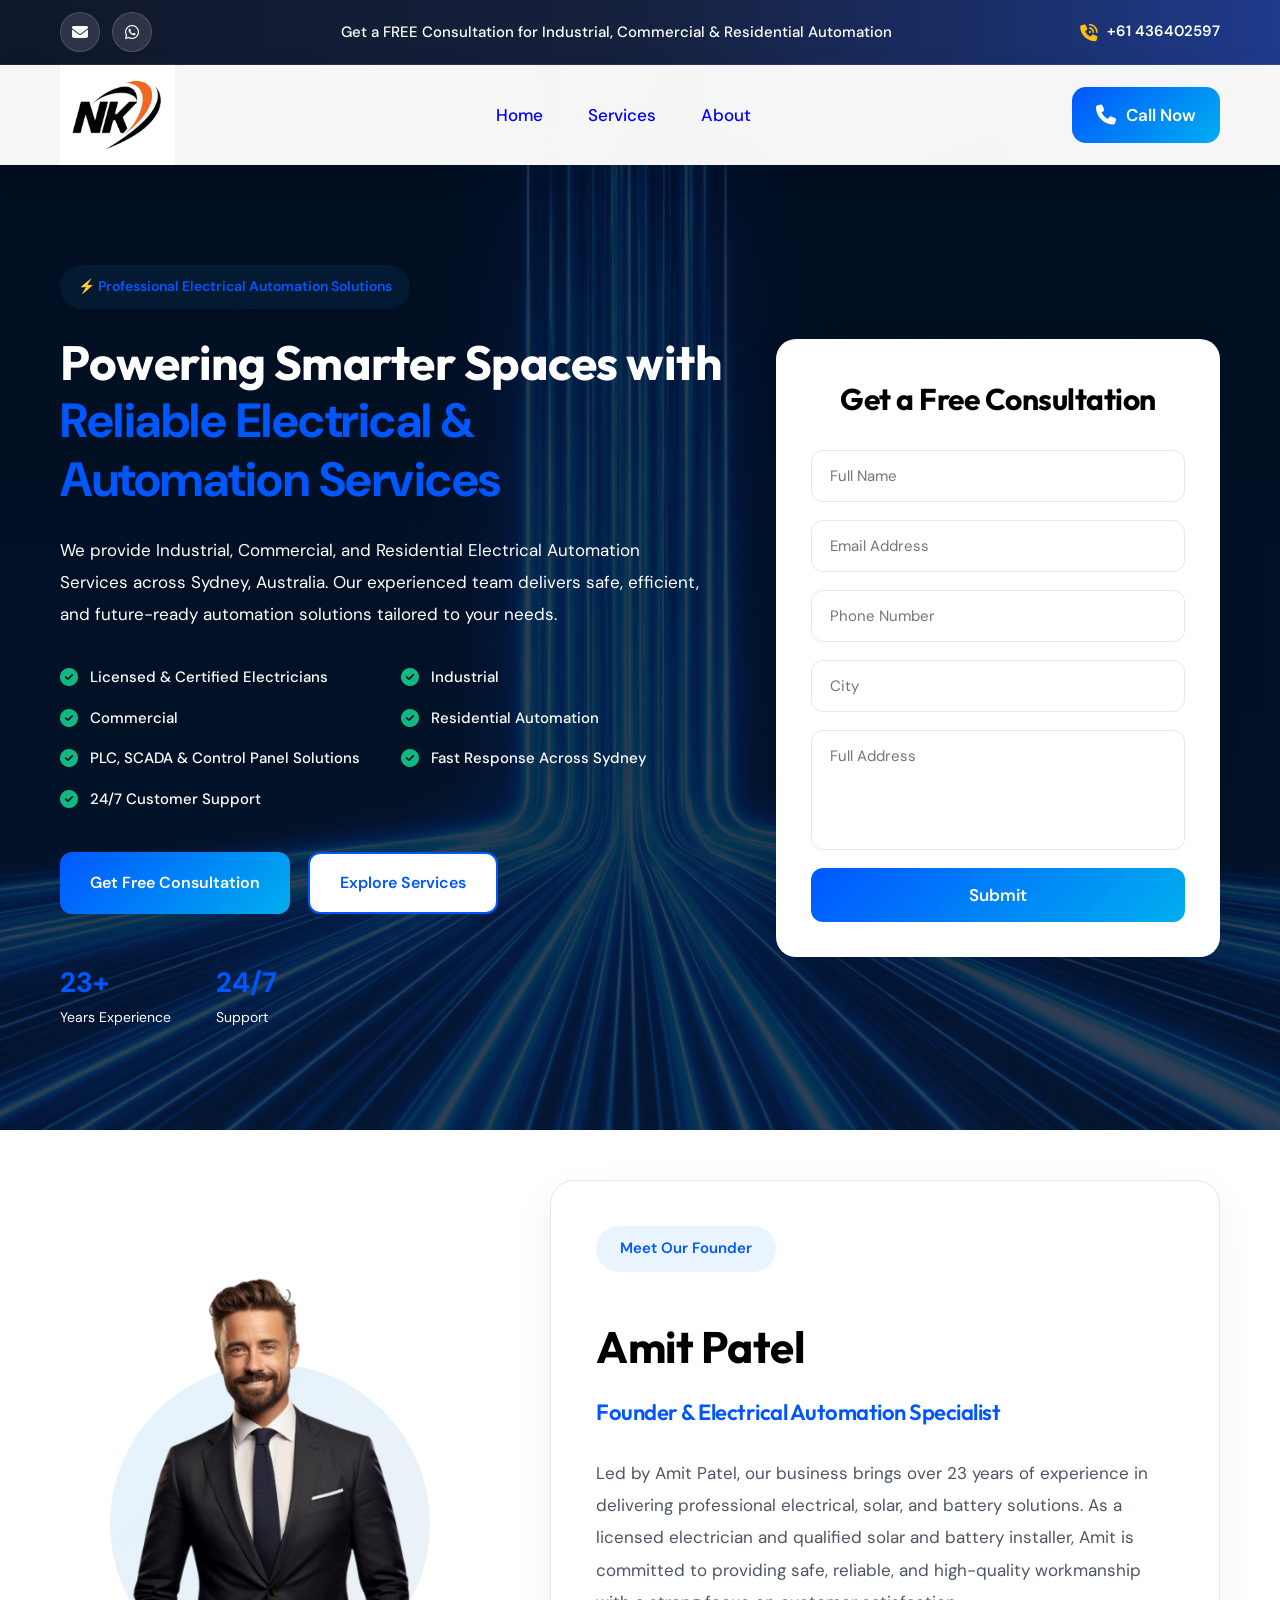
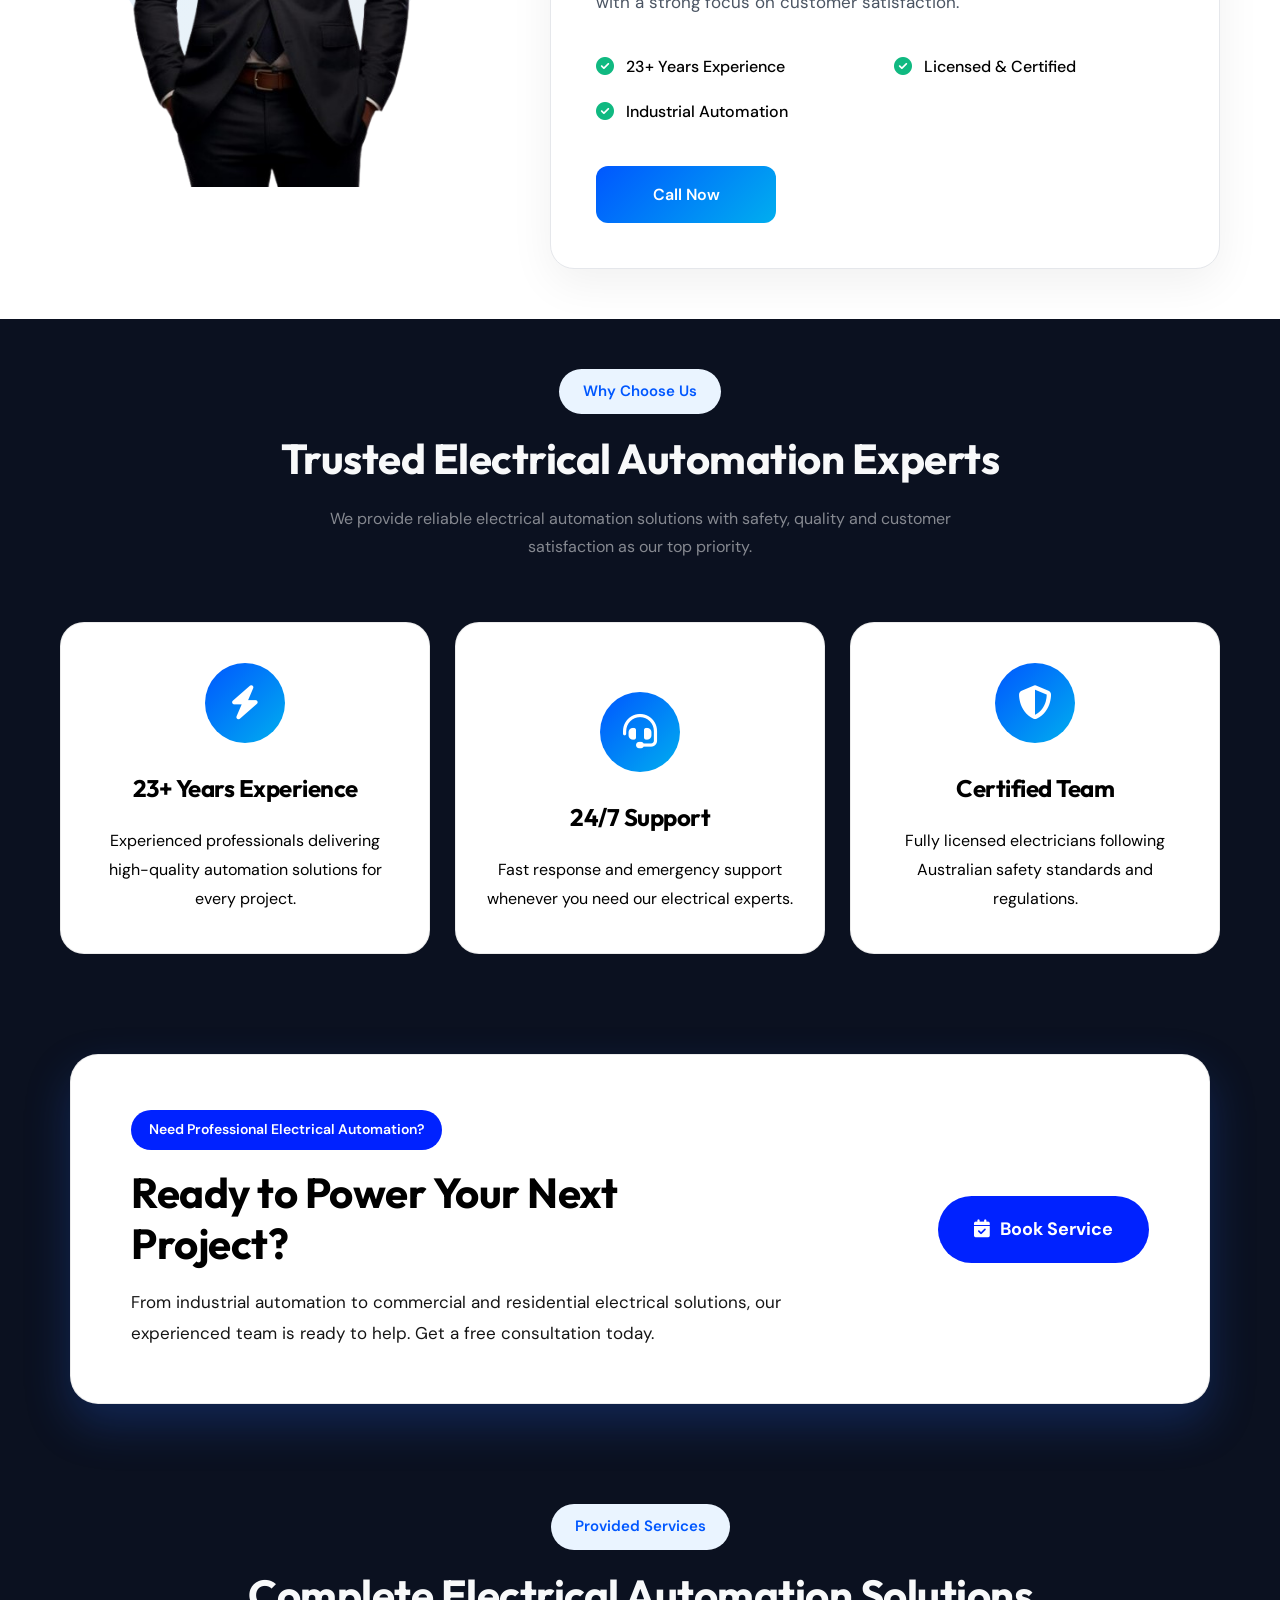
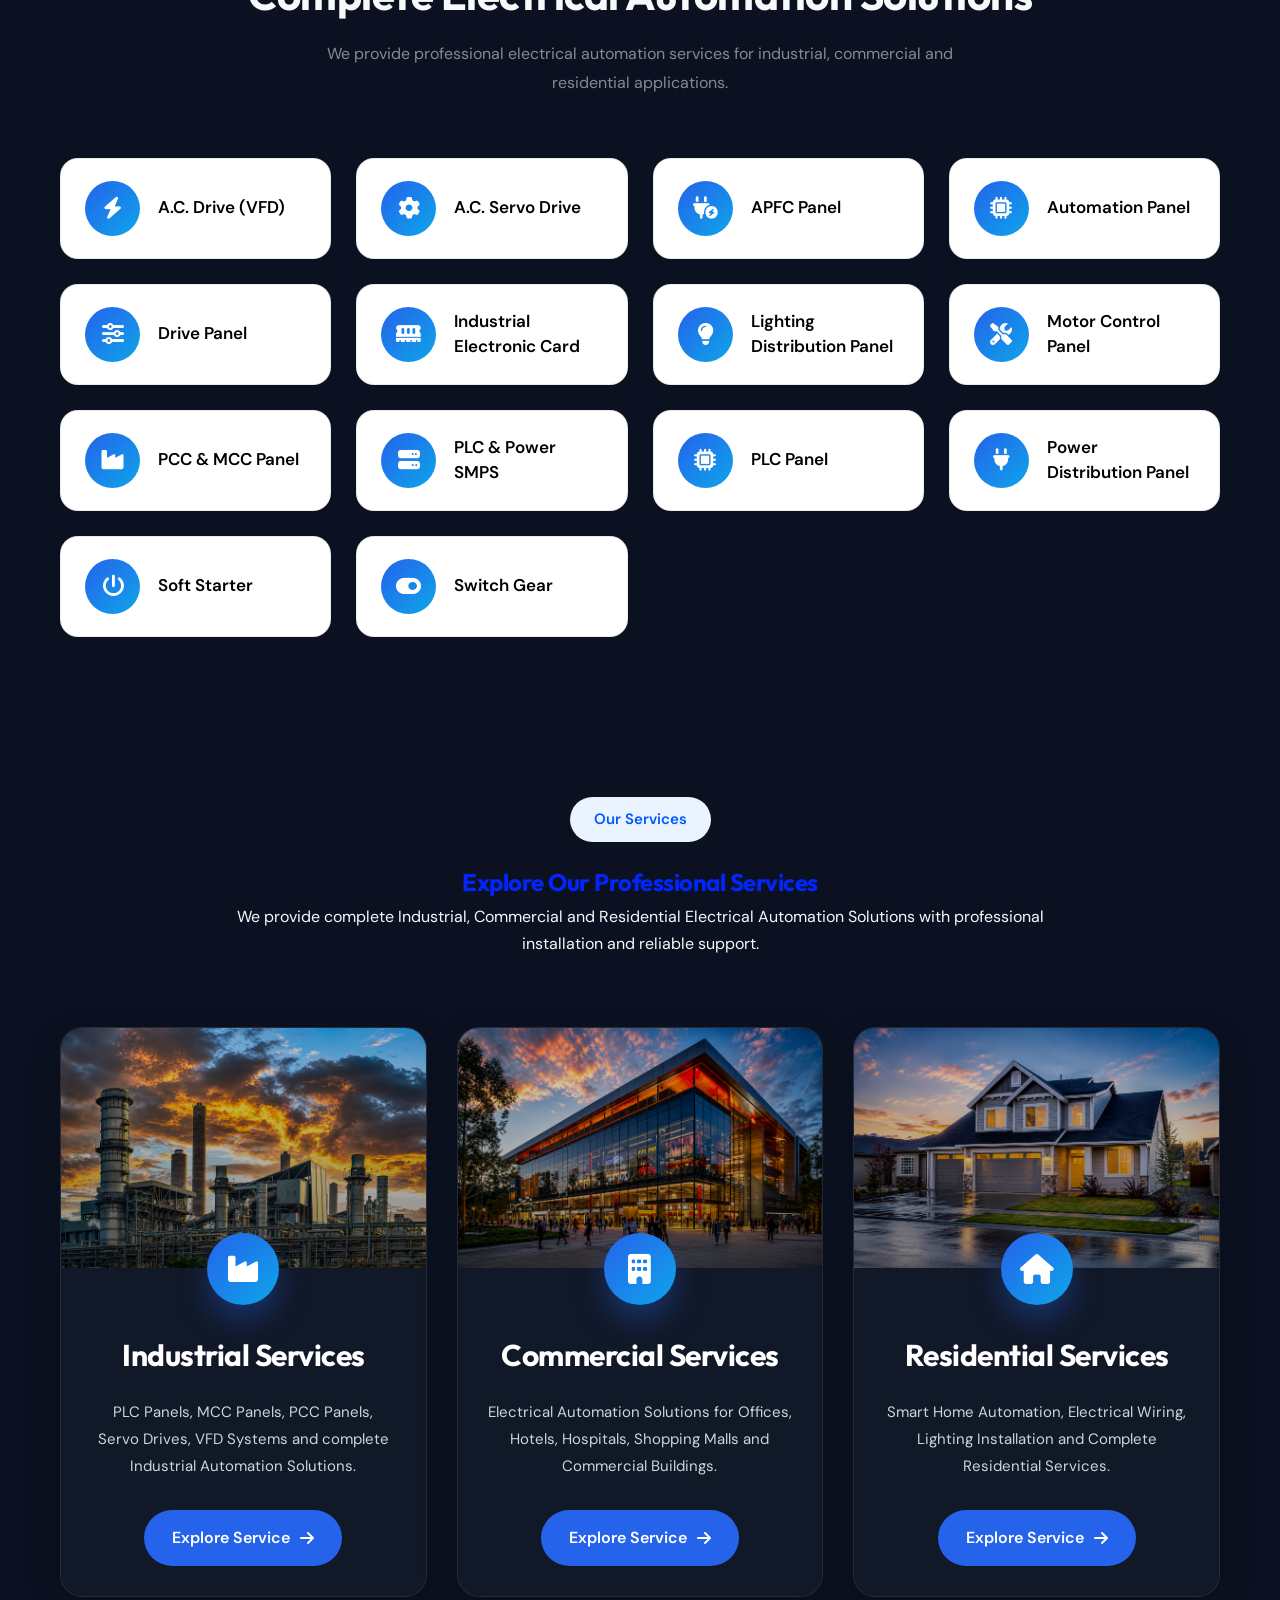
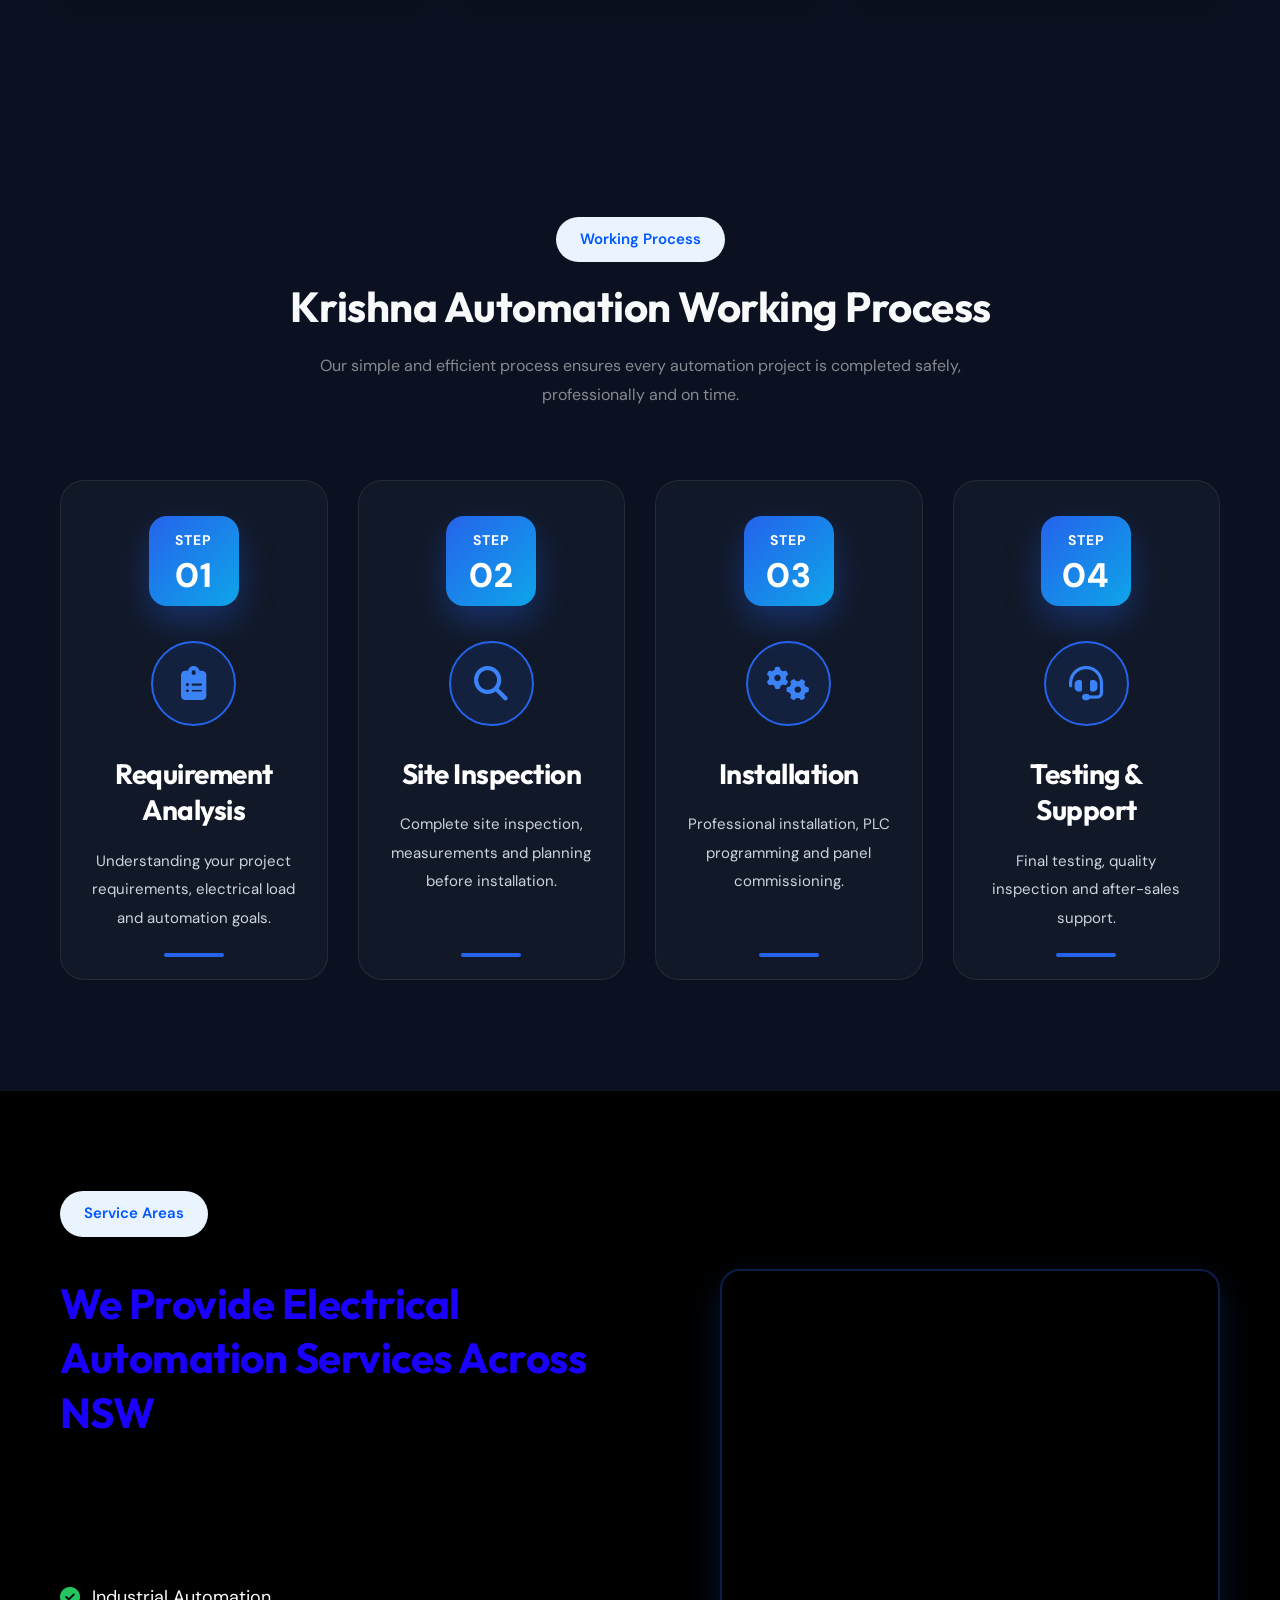
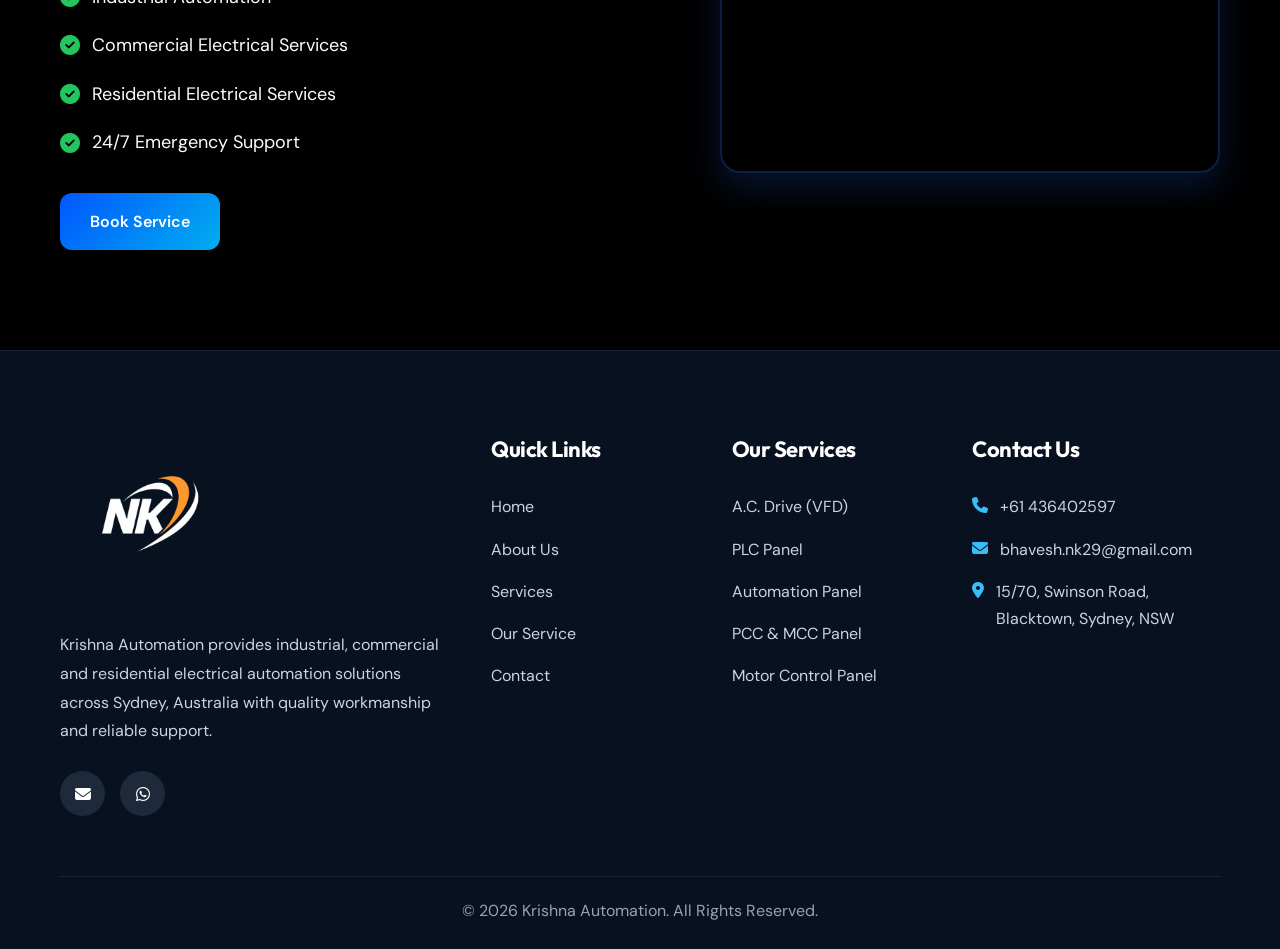
==== commit 1d691f7d: "Changes Changes in About Page. In Home Page Make Trust Section Responsive." ====
--- a/index.html
+++ b/index.html
@@ -201,7 +201,17 @@
 
                         <div class="hero__feature">
                             <i class="fa-solid fa-circle-check"></i>
-                            Industrial, Commercial & Residential Automation
+                            Industrial
+                        </div>
+
+                        <div class="hero__feature">
+                            <i class="fa-solid fa-circle-check"></i>
+                            Commercial
+                        </div>
+
+                        <div class="hero__feature">
+                            <i class="fa-solid fa-circle-check"></i>
+                          Residential Automation
                         </div>
 
                         <div class="hero__feature">
